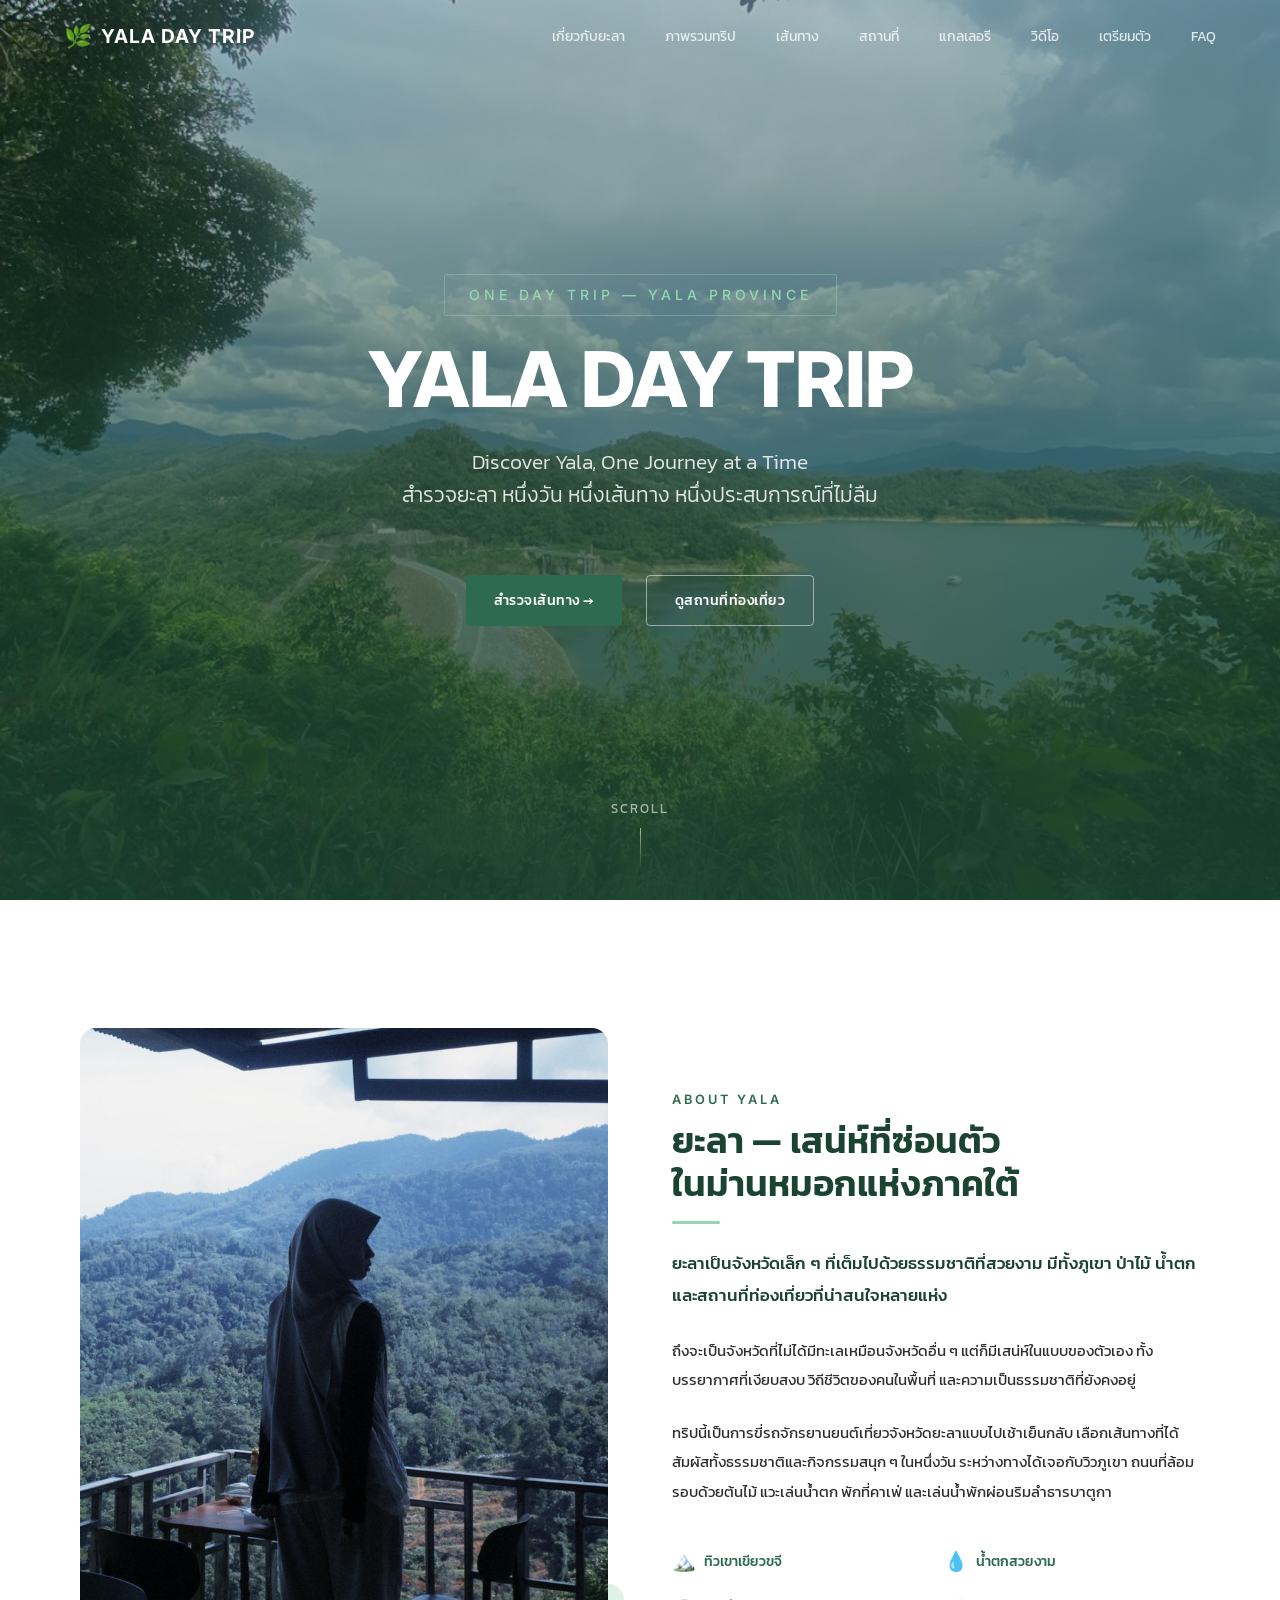
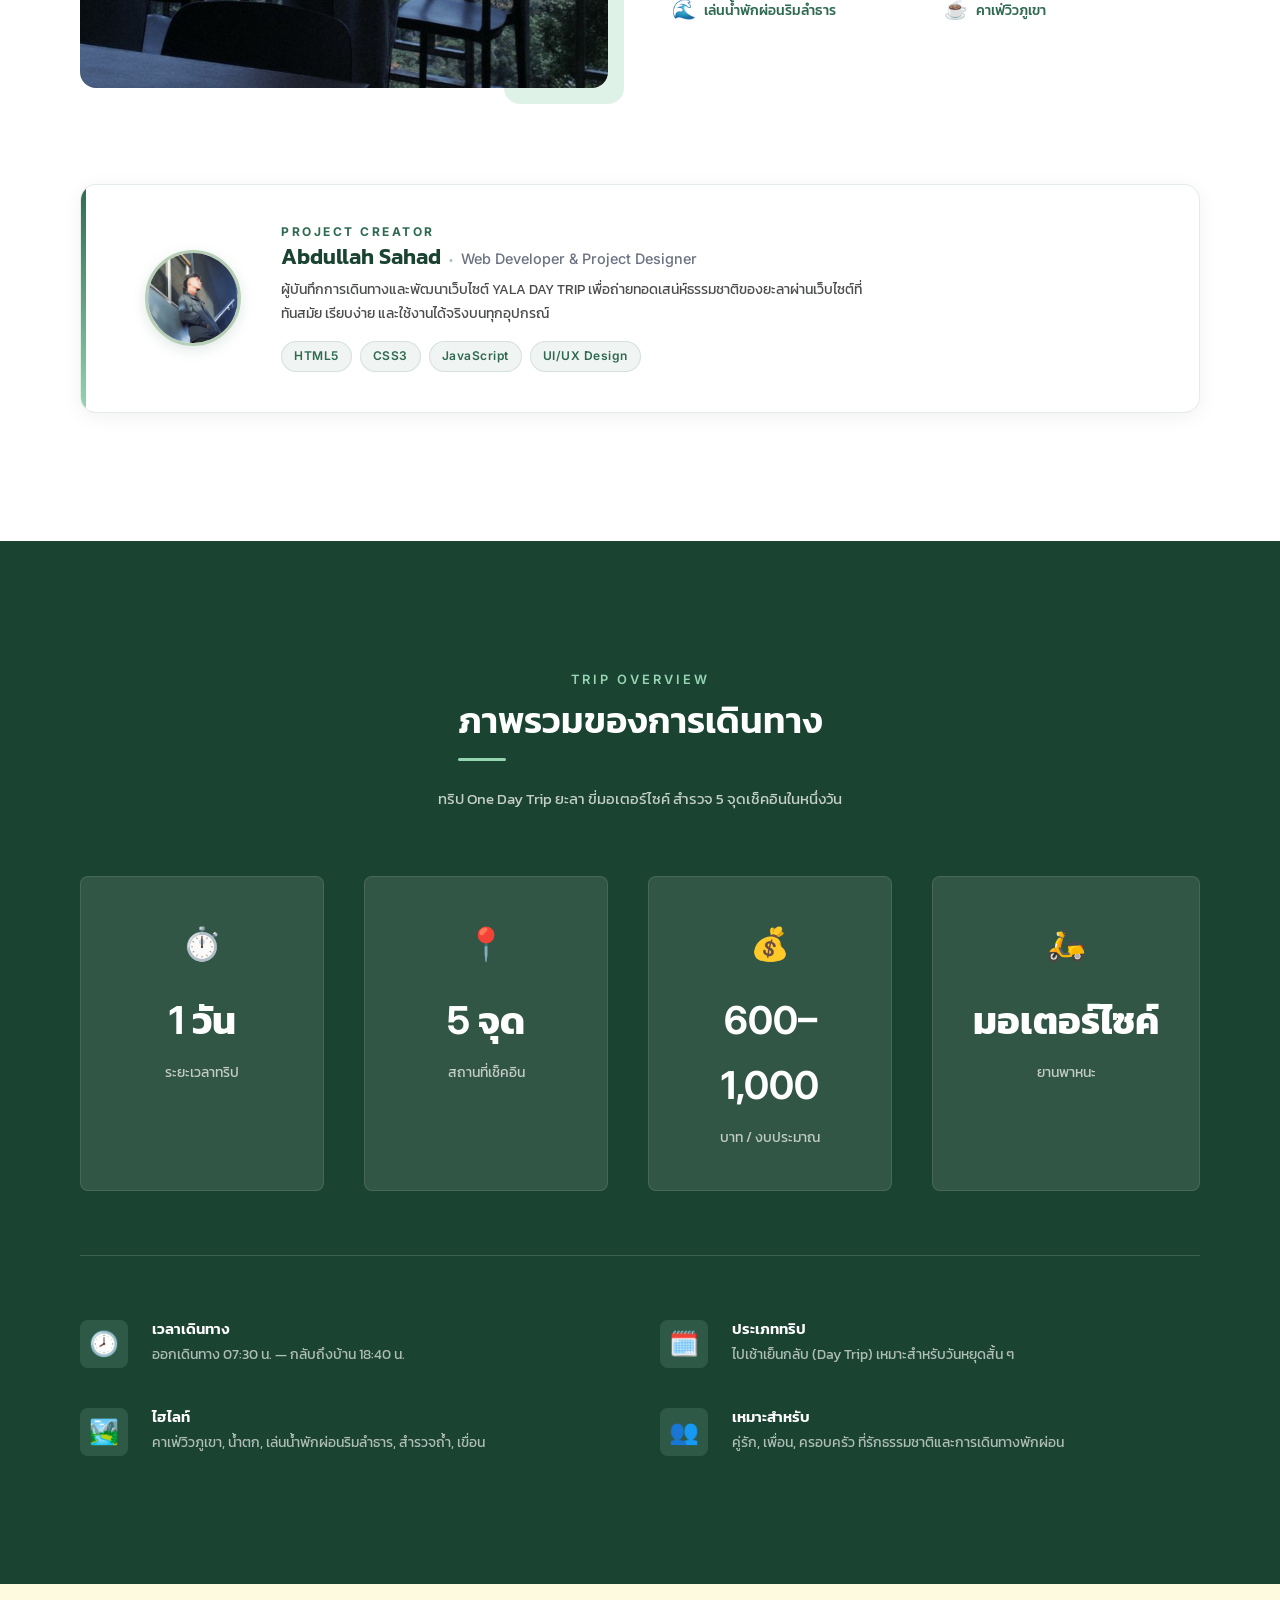
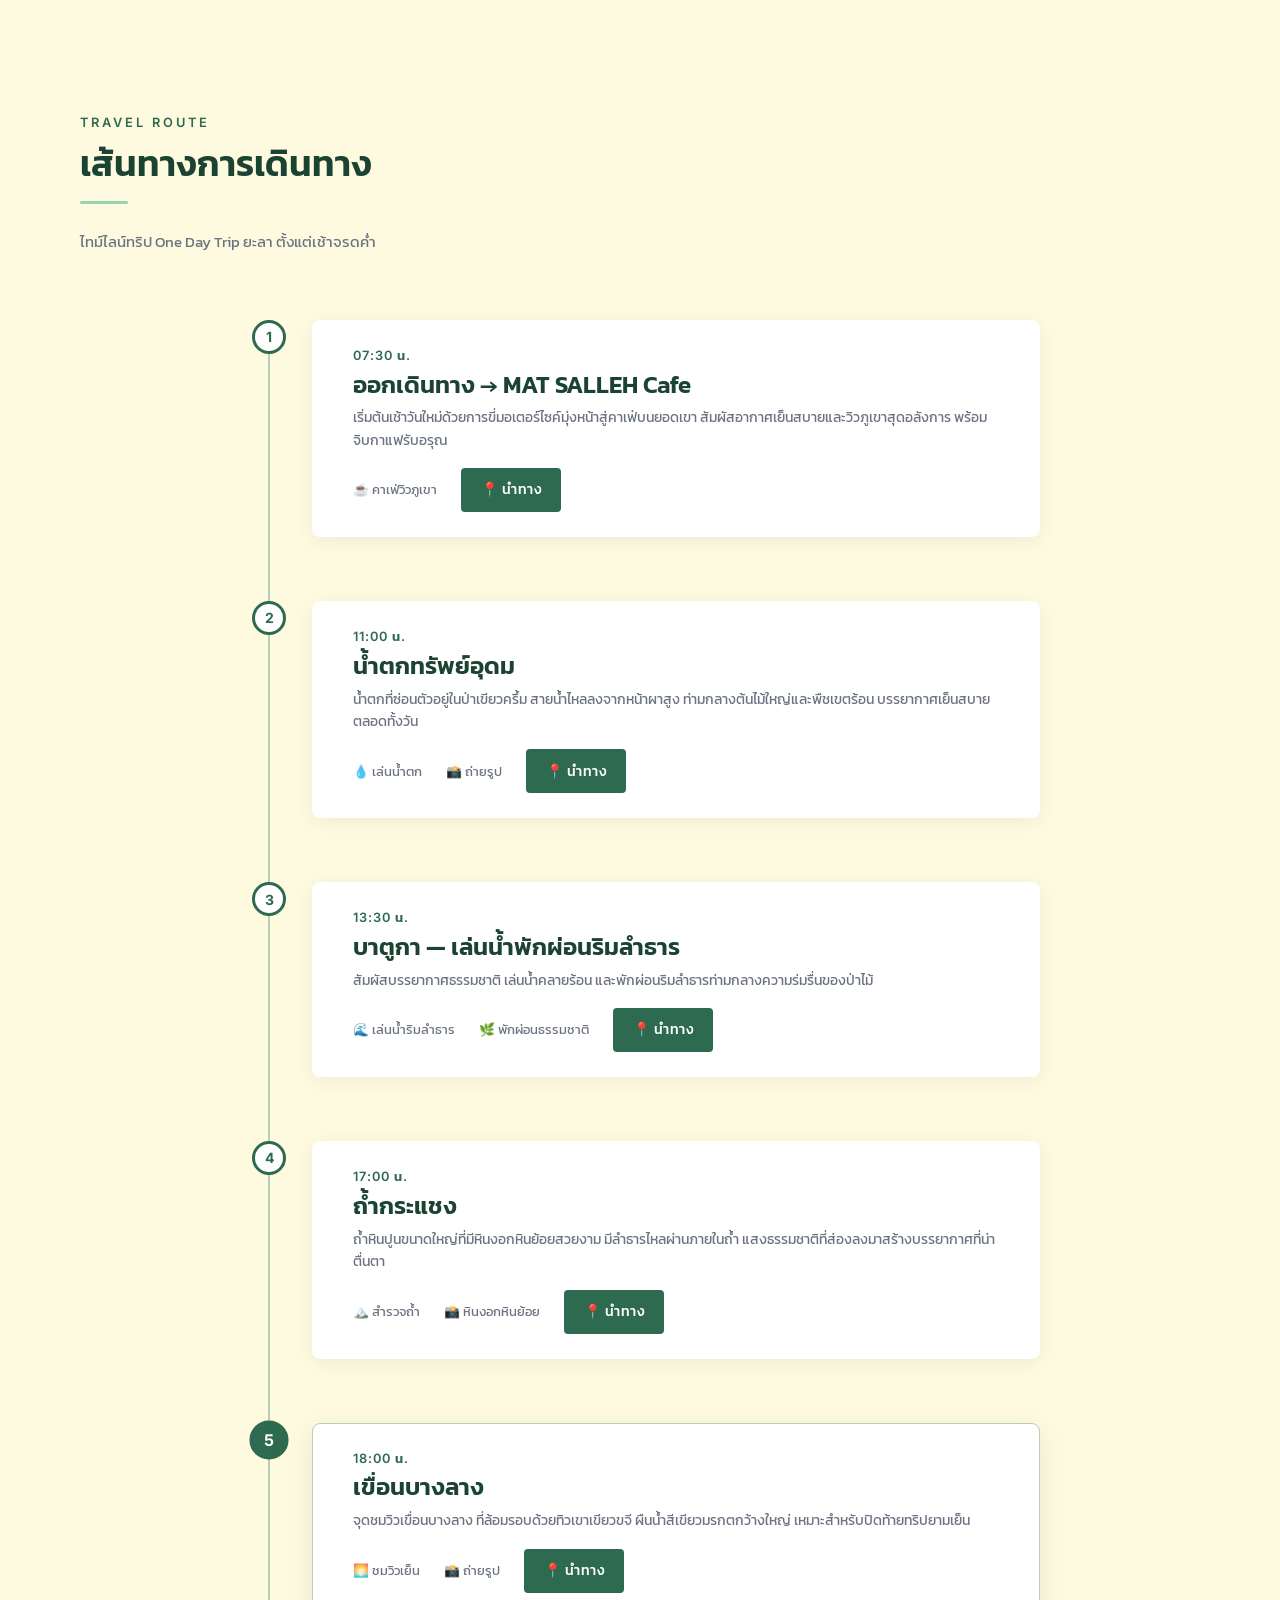
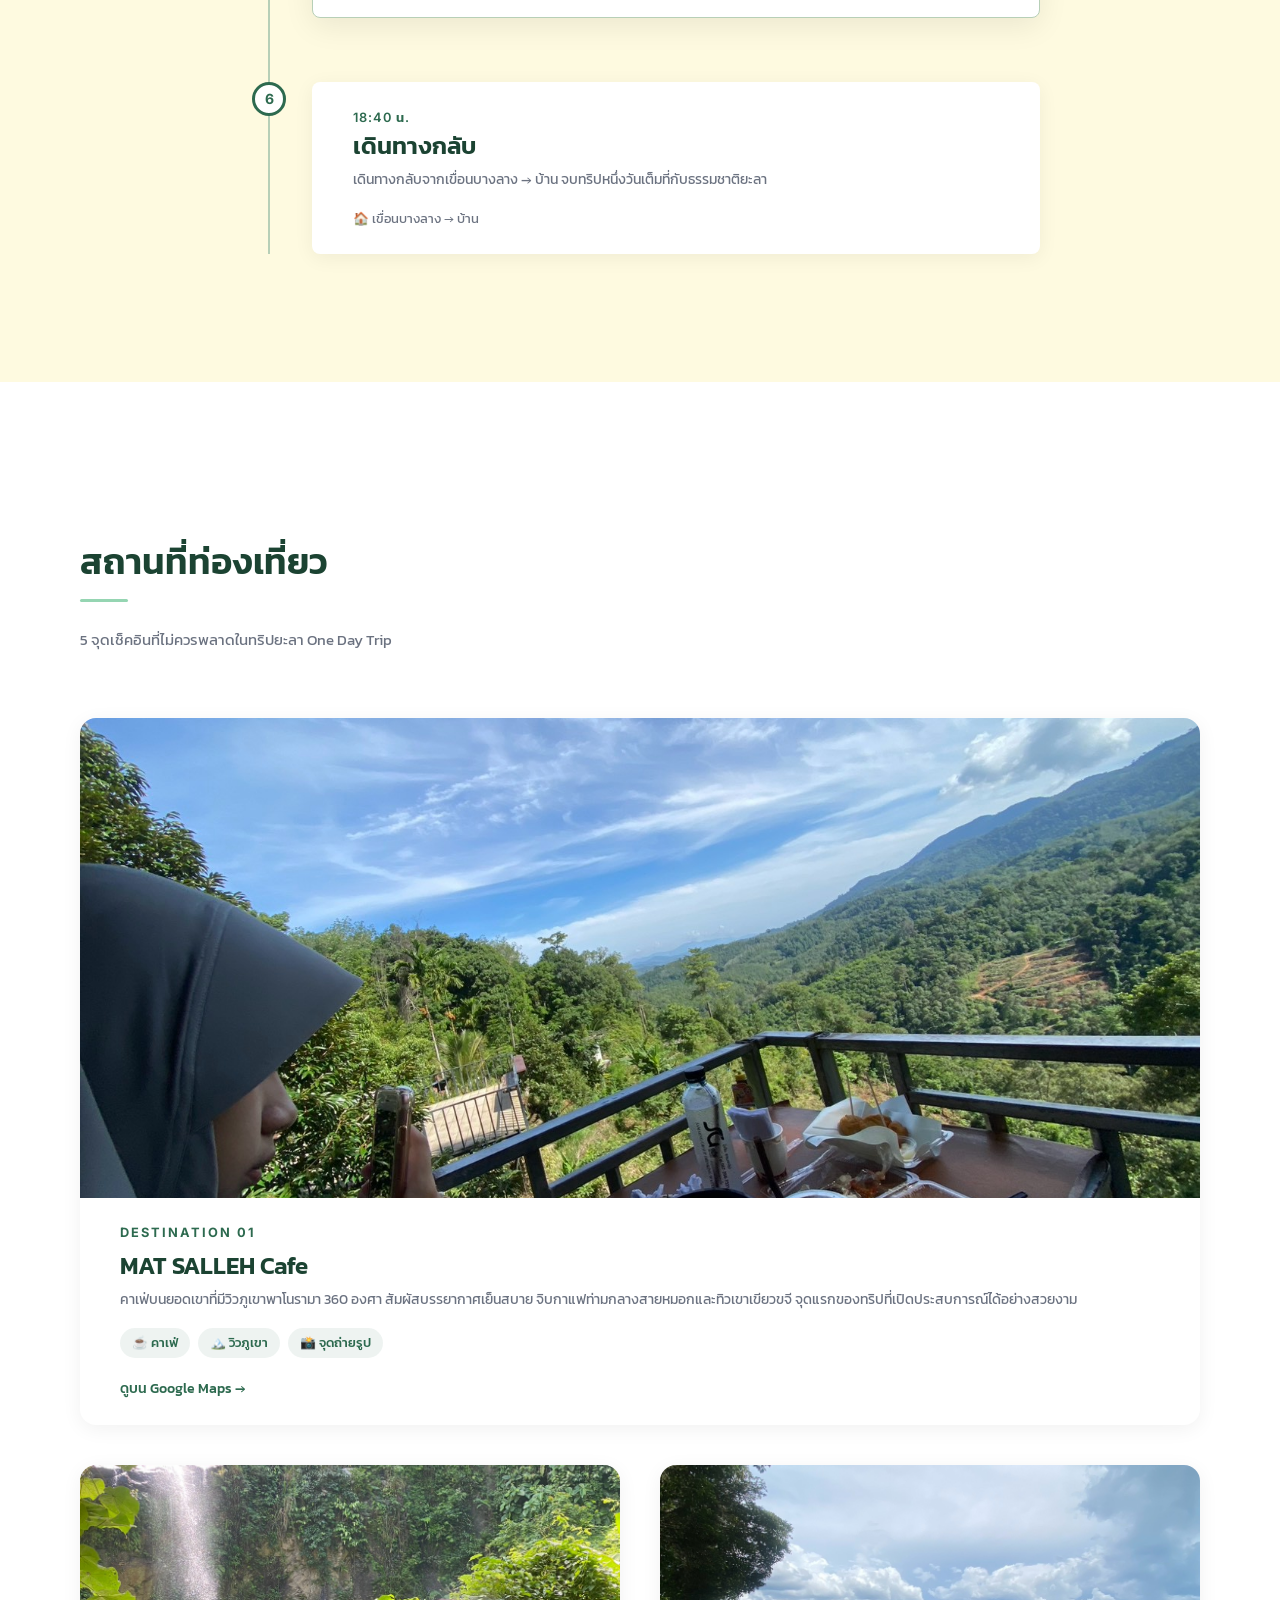
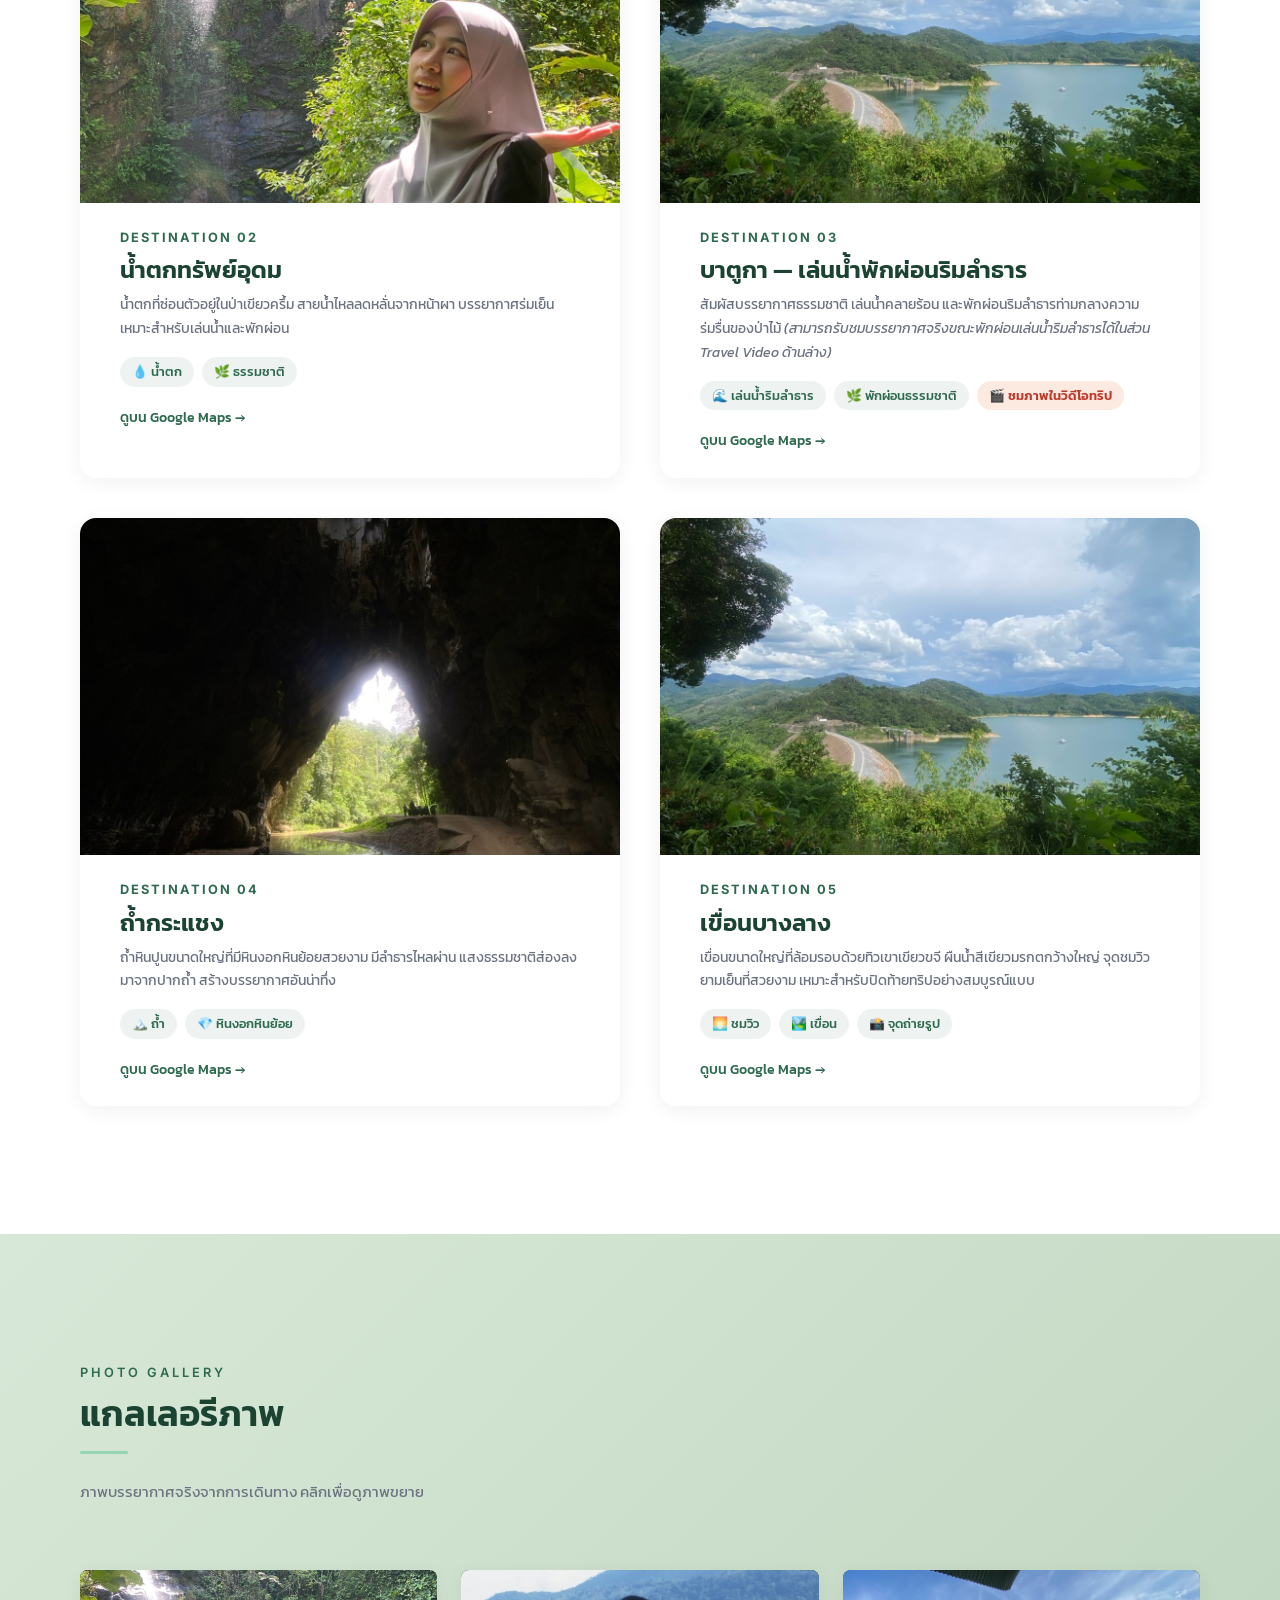
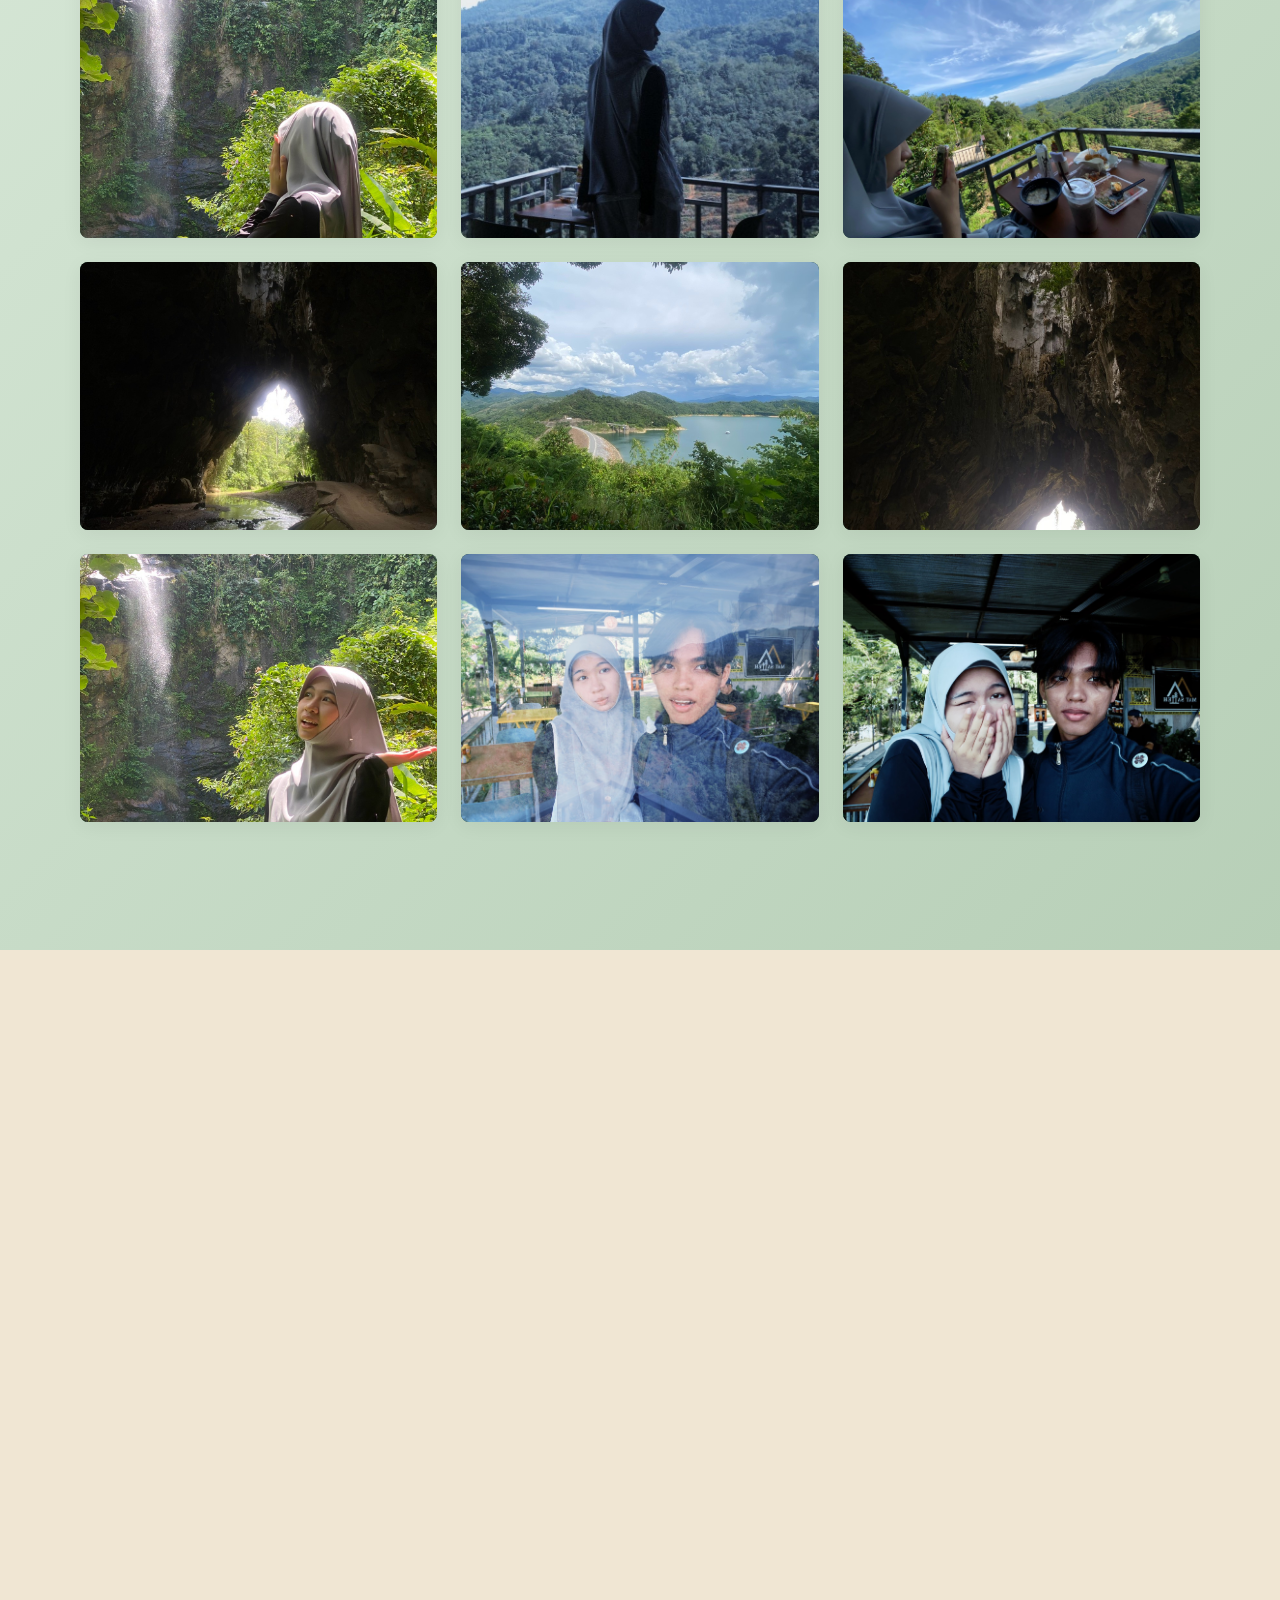
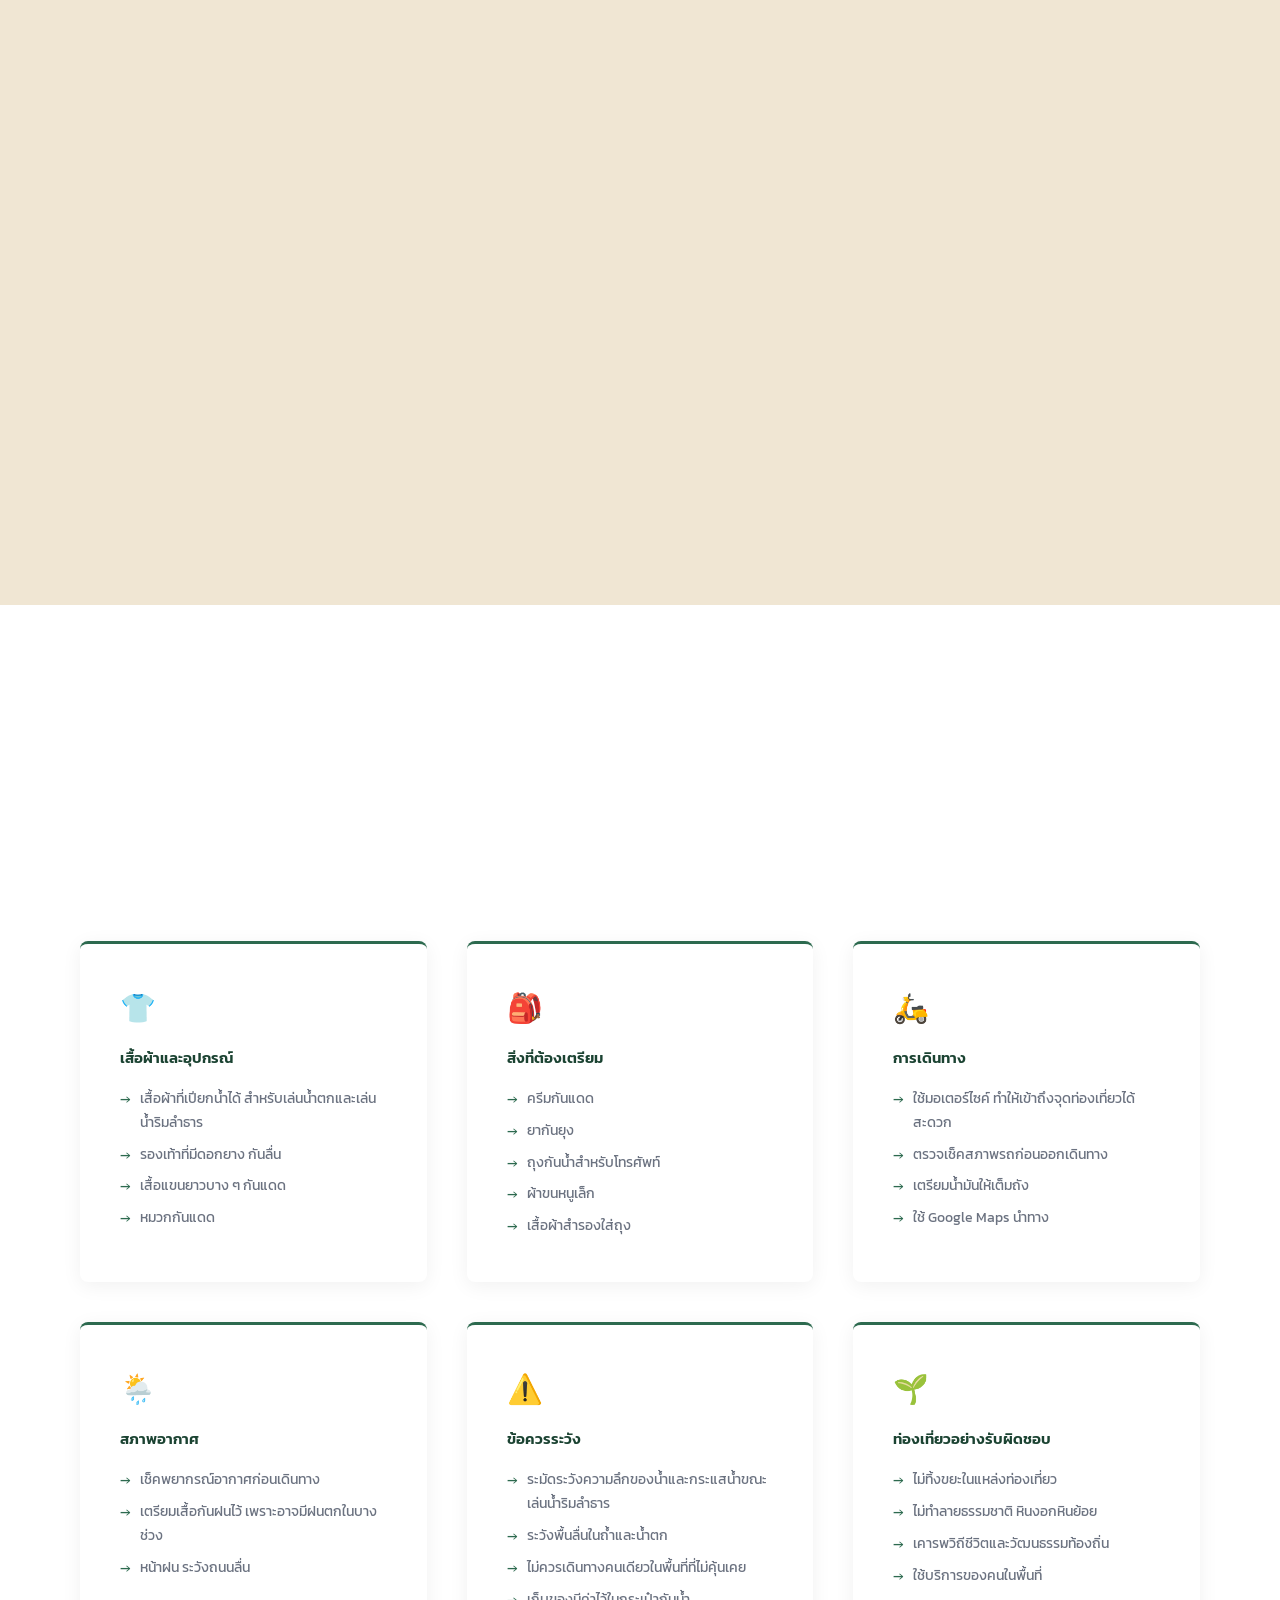
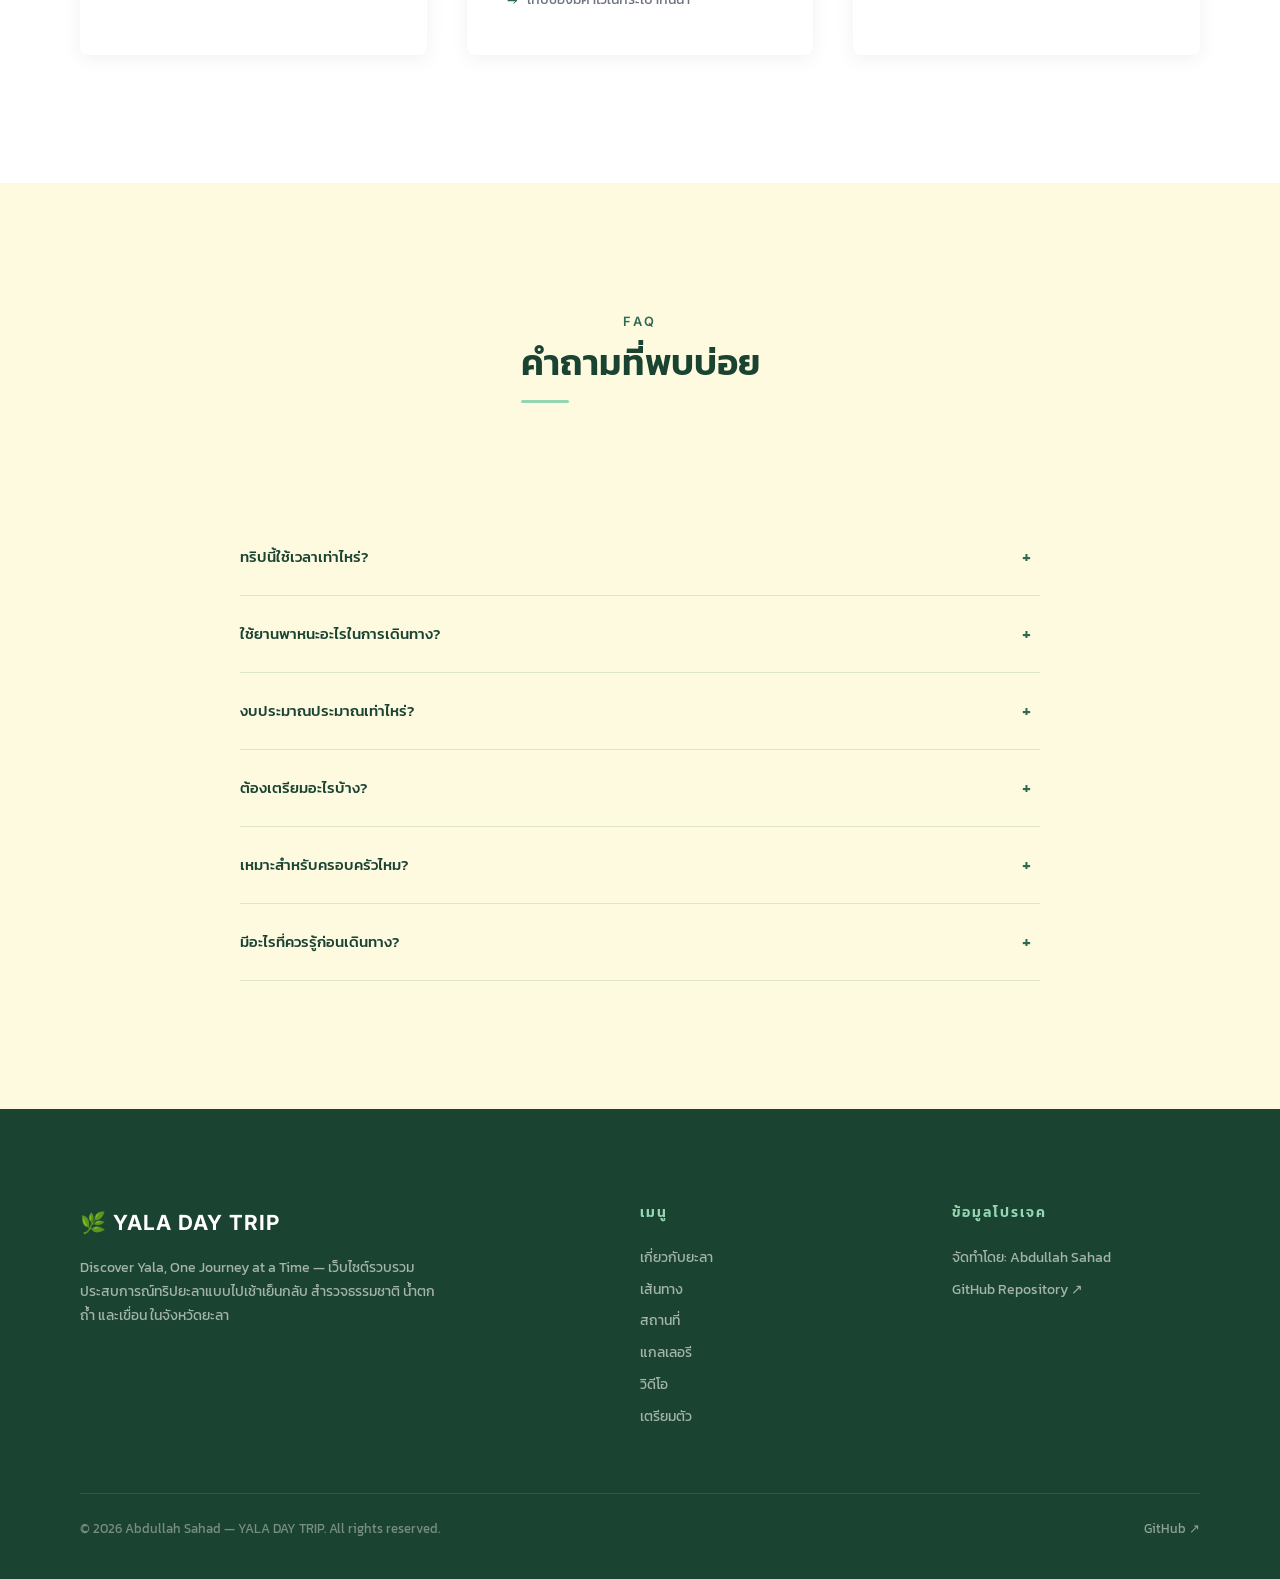
==== index.html @ 3f22d79f "Add files via upload" ====
<!DOCTYPE html>
<html lang="th">

<head>
    <meta charset="UTF-8">
    <meta name="viewport" content="width=device-width, initial-scale=1.0">
    <title>YALA DAY TRIP — Discover Yala, One Journey at a Time</title>
    <meta name="description"
        content="สำรวจจังหวัดยะลาแบบไปเช้าเย็นกลับ — คาเฟ่วิวภูเขา น้ำตกทรัพย์อุดม เล่นน้ำพักผ่อนริมลำธารบาตูกา ถ้ำกระแชง เขื่อนบางลาง ประสบการณ์ One Day Trip ที่ไม่ควรพลาด">
    <meta name="author" content="Abdullah Sahad">

    <!-- Open Graph -->
    <meta property="og:title" content="YALA DAY TRIP — Discover Yala, One Journey at a Time">
    <meta property="og:description" content="สำรวจจังหวัดยะลาแบบไปเช้าเย็นกลับ — ประสบการณ์ One Day Trip ที่ไม่ควรพลาด">
    <meta property="og:type" content="website">
    <meta property="og:url" content="https://abdullahxsahad-boop.github.io/day-trip/">
    <meta property="og:image" content="https://abdullahxsahad-boop.github.io/day-trip/assets/images/bang-lang-dam.jpg">

    <!-- Twitter Card -->
    <meta name="twitter:card" content="summary_large_image">
    <meta name="twitter:title" content="YALA DAY TRIP — Discover Yala, One Journey at a Time">
    <meta name="twitter:description"
        content="สำรวจจังหวัดยะลาแบบไปเช้าเย็นกลับ — คาเฟ่วิวภูเขา น้ำตกทรัพย์อุดม เล่นน้ำพักผ่อนริมลำธารบาตูกา ถ้ำกระแชง เขื่อนบางลาง">
    <meta name="twitter:image" content="https://abdullahxsahad-boop.github.io/day-trip/assets/images/bang-lang-dam.jpg">

    <!-- Canonical URL -->
    <link rel="canonical" href="https://abdullahxsahad-boop.github.io/day-trip/">

    <!-- Favicon -->
    <link rel="icon" type="image/png" href="assets/images/favicon.png">

    <!-- Fonts -->
    <link rel="preconnect" href="https://fonts.googleapis.com">
    <link rel="preconnect" href="https://fonts.gstatic.com" crossorigin>
    <link
        href="https://fonts.googleapis.com/css2?family=Inter:wght@400;500;600;700;800&family=Kanit:wght@300;400;500;600;700&display=swap"
        rel="stylesheet">

    <!-- Styles -->
    <link rel="stylesheet" href="css/style.css">
    <link rel="stylesheet" href="css/responsive.css">
    <link rel="stylesheet" href="css/animation.css">
</head>

<body>

    <!-- Skip Link -->
    <a href="#main-content" class="skip-link">ข้ามไปยังเนื้อหาหลัก</a>

    <!-- ==========================================
         NAVIGATION
         ========================================== -->
    <nav class="navbar navbar--transparent" role="navigation" aria-label="เมนูหลัก">
        <div class="navbar__inner">
            <a href="#hero" class="navbar__brand">
                <span class="navbar__brand-icon">🌿</span>
                YALA DAY TRIP
            </a>

            <div class="navbar__overlay" aria-hidden="true"></div>

            <div class="navbar__links" role="menubar">
                <a href="#about" class="navbar__link" role="menuitem">เกี่ยวกับยะลา</a>
                <a href="#overview" class="navbar__link" role="menuitem">ภาพรวมทริป</a>
                <a href="#route" class="navbar__link" role="menuitem">เส้นทาง</a>
                <a href="#destinations" class="navbar__link" role="menuitem">สถานที่</a>
                <a href="#gallery" class="navbar__link" role="menuitem">แกลเลอรี</a>
                <a href="#video" class="navbar__link" role="menuitem">วิดีโอ</a>
                <a href="#tips" class="navbar__link" role="menuitem">เตรียมตัว</a>
                <a href="#faq" class="navbar__link" role="menuitem">FAQ</a>
            </div>

            <button class="navbar__toggle" aria-label="เปิดเมนู" aria-expanded="false">
                <span class="navbar__toggle-bar"></span>
                <span class="navbar__toggle-bar"></span>
                <span class="navbar__toggle-bar"></span>
            </button>
        </div>
    </nav>

    <!-- ==========================================
         SECTION 01: HERO
         ========================================== -->
    <header id="hero" class="hero">
        <div class="hero__bg">
            <img src="assets/images/bang-lang-dam.jpg" alt="วิวเขื่อนบางลางและทิวเขาจังหวัดยะลา" width="1200"
                height="900">
        </div>
        <div class="hero__overlay"></div>

        <div class="hero__content">
            <span class="hero__tag">One Day Trip — Yala Province</span>
            <h1 class="hero__title">YALA DAY TRIP</h1>
            <p class="hero__subtitle">
                Discover Yala, One Journey at a Time<br>
                สำรวจยะลา หนึ่งวัน หนึ่งเส้นทาง หนึ่งประสบการณ์ที่ไม่ลืม
            </p>
            <div class="hero__cta">
                <a href="#route" class="btn btn--primary">สำรวจเส้นทาง →</a>
                <a href="#destinations" class="btn btn--outline">ดูสถานที่ท่องเที่ยว</a>
            </div>
        </div>

        <div class="hero__scroll" aria-hidden="true">
            <span>Scroll</span>
            <div class="hero__scroll-line"></div>
        </div>
    </header>

    <main id="main-content">

        <!-- ==========================================
             SECTION 02: ABOUT YALA
             ========================================== -->
        <section id="about" class="section section--alt">
            <div class="container">
                <div class="about__grid">
                    <div class="about__image-wrapper reveal reveal--left">
                        <div class="about__image">
                            <img src="assets/images/cafe-view.jpg"
                                alt="คาเฟ่ MAT SALLEH บนยอดเขา มองเห็นทิวเขาเขียวขจีในจังหวัดยะลา" loading="lazy"
                                width="800" height="1000">
                        </div>
                        <div class="about__image-accent" aria-hidden="true"></div>
                    </div>

                    <div class="about__content reveal reveal--right">
                        <span class="section-label">About Yala</span>
                        <h2 class="section-title">ยะลา — เสน่ห์ที่ซ่อนตัว<br>ในม่านหมอกแห่งภาคใต้</h2>

                        <p class="about__text about__text--lead">
                            ยะลาเป็นจังหวัดเล็ก ๆ ที่เต็มไปด้วยธรรมชาติที่สวยงาม
                            มีทั้งภูเขา ป่าไม้ น้ำตก และสถานที่ท่องเที่ยวที่น่าสนใจหลายแห่ง
                        </p>

                        <p class="about__text">
                            ถึงจะเป็นจังหวัดที่ไม่ได้มีทะเลเหมือนจังหวัดอื่น ๆ
                            แต่ก็มีเสน่ห์ในแบบของตัวเอง ทั้งบรรยากาศที่เงียบสงบ
                            วิถีชีวิตของคนในพื้นที่ และความเป็นธรรมชาติที่ยังคงอยู่
                        </p>

                        <p class="about__text">
                            ทริปนี้เป็นการขี่รถจักรยานยนต์เที่ยวจังหวัดยะลาแบบไปเช้าเย็นกลับ
                            เลือกเส้นทางที่ได้สัมผัสทั้งธรรมชาติและกิจกรรมสนุก ๆ ในหนึ่งวัน
                            ระหว่างทางได้เจอกับวิวภูเขา ถนนที่ล้อมรอบด้วยต้นไม้
                            แวะเล่นน้ำตก พักที่คาเฟ่ และเล่นน้ำพักผ่อนริมลำธารบาตูกา
                        </p>

                        <div class="about__highlights">
                            <div class="about__highlight">
                                <span class="about__highlight-icon" aria-hidden="true">🏔️</span>
                                <span>ทิวเขาเขียวขจี</span>
                            </div>
                            <div class="about__highlight">
                                <span class="about__highlight-icon" aria-hidden="true">💧</span>
                                <span>น้ำตกสวยงาม</span>
                            </div>
                            <div class="about__highlight">
                                <span class="about__highlight-icon" aria-hidden="true">🌊</span>
                                <span>เล่นน้ำพักผ่อนริมลำธาร</span>
                            </div>
                            <div class="about__highlight">
                                <span class="about__highlight-icon" aria-hidden="true">☕</span>
                                <span>คาเฟ่วิวภูเขา</span>
                            </div>
                        </div>
                    </div>
                </div>

                <!-- Project Creator Credit -->
                <div class="author-card reveal">
                    <div class="author-card__avatar">
                        <img src="assets/images/author.jpg" alt="Abdullah Sahad — Project Creator" width="96"
                            height="96" loading="lazy">
                    </div>
                    <div class="author-card__info">
                        <div class="author-card__header">
                            <h3 class="author-card__heading">PROJECT CREATOR</h3>
                            <div class="author-card__meta">
                                <span class="author-card__name">Abdullah Sahad</span>
                                <span class="author-card__divider" aria-hidden="true">•</span>
                                <span class="author-card__subtitle">Web Developer &amp; Project Designer</span>
                            </div>
                        </div>
                        <p class="author-card__bio">
                            ผู้บันทึกการเดินทางและพัฒนาเว็บไซต์ YALA DAY TRIP เพื่อถ่ายทอดเสน่ห์ธรรมชาติของยะลาผ่านเว็บไซต์ที่ทันสมัย เรียบง่าย และใช้งานได้จริงบนทุกอุปกรณ์
                        </p>
                        <div class="author-card__skills" aria-label="Technical Skills">
                            <span class="skill-tag">HTML5</span>
                            <span class="skill-tag">CSS3</span>
                            <span class="skill-tag">JavaScript</span>
                            <span class="skill-tag">UI/UX Design</span>
                        </div>
                    </div>
                </div>
            </div>
        </section>

        <!-- ==========================================
             SECTION 03: TRIP OVERVIEW
             ========================================== -->
        <section id="overview" class="section section--dark">
            <div class="container">
                <div style="text-align: center; max-width: 640px; margin: 0 auto;">
                    <span class="section-label">Trip Overview</span>
                    <h2 class="section-title" style="display:inline-block;">ภาพรวมของการเดินทาง</h2>
                    <p class="section-desc" style="margin: 0 auto;">
                        ทริป One Day Trip ยะลา ขี่มอเตอร์ไซค์ สำรวจ 5 จุดเช็คอินในหนึ่งวัน
                    </p>
                </div>

                <div class="overview__stats reveal">
                    <div class="stat-card">
                        <div class="stat-card__icon" aria-hidden="true">⏱️</div>
                        <div class="stat-card__value">1 วัน</div>
                        <div class="stat-card__label">ระยะเวลาทริป</div>
                    </div>
                    <div class="stat-card">
                        <div class="stat-card__icon" aria-hidden="true">📍</div>
                        <div class="stat-card__value">5 จุด</div>
                        <div class="stat-card__label">สถานที่เช็คอิน</div>
                    </div>
                    <div class="stat-card">
                        <div class="stat-card__icon" aria-hidden="true">💰</div>
                        <div class="stat-card__value">600–1,000</div>
                        <div class="stat-card__label">บาท / งบประมาณ</div>
                    </div>
                    <div class="stat-card">
                        <div class="stat-card__icon" aria-hidden="true">🛵</div>
                        <div class="stat-card__value">มอเตอร์ไซค์</div>
                        <div class="stat-card__label">ยานพาหนะ</div>
                    </div>
                </div>

                <div class="overview__detail reveal">
                    <div class="overview__detail-item">
                        <div class="overview__detail-icon" aria-hidden="true">🕗</div>
                        <div class="overview__detail-text">
                            <h3>เวลาเดินทาง</h3>
                            <p>ออกเดินทาง 07:30 น. — กลับถึงบ้าน 18:40 น.</p>
                        </div>
                    </div>
                    <div class="overview__detail-item">
                        <div class="overview__detail-icon" aria-hidden="true">🗓️</div>
                        <div class="overview__detail-text">
                            <h3>ประเภททริป</h3>
                            <p>ไปเช้าเย็นกลับ (Day Trip) เหมาะสำหรับวันหยุดสั้น ๆ</p>
                        </div>
                    </div>
                    <div class="overview__detail-item">
                        <div class="overview__detail-icon" aria-hidden="true">🏞️</div>
                        <div class="overview__detail-text">
                            <h3>ไฮไลท์</h3>
                            <p>คาเฟ่วิวภูเขา, น้ำตก, เล่นน้ำพักผ่อนริมลำธาร, สำรวจถ้ำ, เขื่อน</p>
                        </div>
                    </div>
                    <div class="overview__detail-item">
                        <div class="overview__detail-icon" aria-hidden="true">👥</div>
                        <div class="overview__detail-text">
                            <h3>เหมาะสำหรับ</h3>
                            <p>คู่รัก, เพื่อน, ครอบครัว ที่รักธรรมชาติและการเดินทางพักผ่อน</p>
                        </div>
                    </div>
                </div>
            </div>
        </section>

        <!-- ==========================================
             SECTION 04: TRAVEL ROUTE
             ========================================== -->
        <section id="route" class="section">
            <div class="container">
                <span class="section-label reveal">Travel Route</span>
                <h2 class="section-title reveal">เส้นทางการเดินทาง</h2>
                <p class="section-desc reveal">ไทม์ไลน์ทริป One Day Trip ยะลา ตั้งแต่เช้าจรดค่ำ</p>

                <div class="route__timeline">

                    <div class="route__item reveal">
                        <div class="route__marker">1</div>
                        <div class="route__card">
                            <div class="route__time">07:30 น.</div>
                            <h3 class="route__name">ออกเดินทาง → MAT SALLEH Cafe</h3>
                            <p class="route__desc">
                                เริ่มต้นเช้าวันใหม่ด้วยการขี่มอเตอร์ไซค์มุ่งหน้าสู่คาเฟ่บนยอดเขา
                                สัมผัสอากาศเย็นสบายและวิวภูเขาสุดอลังการ พร้อมจิบกาแฟรับอรุณ
                            </p>
                            <div class="route__meta">
                                <span class="route__meta-item">☕ คาเฟ่วิวภูเขา</span>
                                <a href="https://www.google.com/maps/search/?api=1&query=MAT%20SALLEH%20Cafe%20Yala"
                                    target="_blank" rel="noopener noreferrer" class="btn btn--maps btn--sm">📍 นำทาง</a>
                            </div>
                        </div>
                    </div>

                    <div class="route__item reveal">
                        <div class="route__marker">2</div>
                        <div class="route__card">
                            <div class="route__time">11:00 น.</div>
                            <h3 class="route__name">น้ำตกทรัพย์อุดม</h3>
                            <p class="route__desc">
                                น้ำตกที่ซ่อนตัวอยู่ในป่าเขียวครึ้ม สายน้ำไหลลงจากหน้าผาสูง
                                ท่ามกลางต้นไม้ใหญ่และพืชเขตร้อน บรรยากาศเย็นสบายตลอดทั้งวัน
                            </p>
                            <div class="route__meta">
                                <span class="route__meta-item">💧 เล่นน้ำตก</span>
                                <span class="route__meta-item">📸 ถ่ายรูป</span>
                                <a href="https://www.google.com/maps/search/?api=1&query=%E0%B8%99%E0%B9%89%E0%B8%B3%E0%B8%95%E0%B8%81%E0%B8%97%E0%B8%A3%E0%B8%B1%E0%B8%9E%E0%B8%A2%E0%B9%8C%E0%B8%AD%E0%B8%B8%E0%B8%94%E0%B8%A1%20%E0%B8%A2%E0%B8%B0%E0%B8%A5%E0%B8%B2"
                                    target="_blank" rel="noopener noreferrer" class="btn btn--maps btn--sm">📍 นำทาง</a>
                            </div>
                        </div>
                    </div>

                    <div class="route__item reveal">
                        <div class="route__marker">3</div>
                        <div class="route__card">
                            <div class="route__time">13:30 น.</div>
                            <h3 class="route__name">บาตูกา — เล่นน้ำพักผ่อนริมลำธาร</h3>
                            <p class="route__desc">
                                สัมผัสบรรยากาศธรรมชาติ เล่นน้ำคลายร้อน และพักผ่อนริมลำธารท่ามกลางความร่มรื่นของป่าไม้
                            </p>
                            <div class="route__meta">
                                <span class="route__meta-item">🌊 เล่นน้ำริมลำธาร</span>
                                <span class="route__meta-item">🌿 พักผ่อนธรรมชาติ</span>
                                <a href="https://www.google.com/maps/search/?api=1&query=%E0%B8%9A%E0%B8%B2%E0%B8%95%E0%B8%B9%E0%B8%81%E0%B8%B2%20%E0%B8%A2%E0%B8%B0%E0%B8%A5%E0%B8%B2"
                                    target="_blank" rel="noopener noreferrer" class="btn btn--maps btn--sm">📍 นำทาง</a>
                            </div>
                        </div>
                    </div>

                    <div class="route__item reveal">
                        <div class="route__marker">4</div>
                        <div class="route__card">
                            <div class="route__time">17:00 น.</div>
                            <h3 class="route__name">ถ้ำกระแชง</h3>
                            <p class="route__desc">
                                ถ้ำหินปูนขนาดใหญ่ที่มีหินงอกหินย้อยสวยงาม
                                มีลำธารไหลผ่านภายในถ้ำ แสงธรรมชาติที่ส่องลงมาสร้างบรรยากาศที่น่าตื่นตา
                            </p>
                            <div class="route__meta">
                                <span class="route__meta-item">🏔️ สำรวจถ้ำ</span>
                                <span class="route__meta-item">📸 หินงอกหินย้อย</span>
                                <a href="https://www.google.com/maps/search/?api=1&query=%E0%B8%96%E0%B9%89%E0%B8%B3%E0%B8%81%E0%B8%A3%E0%B8%B0%E0%B9%81%E0%B8%8A%E0%B8%87%20%E0%B8%9A%E0%B8%B1%E0%B8%99%E0%B8%99%E0%B8%B1%E0%B8%87%E0%B8%AA%E0%B8%95%E0%B8%B2%20%E0%B8%A2%E0%B8%B0%E0%B8%A5%E0%B8%B2"
                                    target="_blank" rel="noopener noreferrer" class="btn btn--maps btn--sm">📍 นำทาง</a>
                            </div>
                        </div>
                    </div>

                    <div class="route__item reveal">
                        <div class="route__marker">5</div>
                        <div class="route__card">
                            <div class="route__time">18:00 น.</div>
                            <h3 class="route__name">เขื่อนบางลาง</h3>
                            <p class="route__desc">
                                จุดชมวิวเขื่อนบางลาง ที่ล้อมรอบด้วยทิวเขาเขียวขจี
                                ผืนน้ำสีเขียวมรกตกว้างใหญ่ เหมาะสำหรับปิดท้ายทริปยามเย็น
                            </p>
                            <div class="route__meta">
                                <span class="route__meta-item">🌅 ชมวิวเย็น</span>
                                <span class="route__meta-item">📸 ถ่ายรูป</span>
                                <a href="https://www.google.com/maps/search/?api=1&query=%E0%B9%80%E0%B8%82%E0%B8%B7%E0%B9%88%E0%B8%AD%E0%B8%99%E0%B8%9A%E0%B8%B2%E0%B8%87%E0%B8%A5%E0%B8%B2%E0%B8%87%20%E0%B8%A2%E0%B8%B0%E0%B8%A5%E0%B8%B2"
                                    target="_blank" rel="noopener noreferrer" class="btn btn--maps btn--sm">📍 นำทาง</a>
                            </div>
                        </div>
                    </div>

                    <div class="route__item reveal">
                        <div class="route__marker">6</div>
                        <div class="route__card">
                            <div class="route__time">18:40 น.</div>
                            <h3 class="route__name">เดินทางกลับ</h3>
                            <p class="route__desc">
                                เดินทางกลับจากเขื่อนบางลาง → บ้าน
                                จบทริปหนึ่งวันเต็มที่กับธรรมชาติยะลา
                            </p>
                            <div class="route__meta">
                                <span class="route__meta-item">🏠 เขื่อนบางลาง → บ้าน</span>
                            </div>
                        </div>
                    </div>

                </div>
            </div>
        </section>

        <!-- ==========================================
             SECTION 05: DESTINATIONS
             ========================================== -->
        <section id="destinations" class="section section--alt">
            <div class="container">
                <span class="section-label reveal">Destinations</span>
                <h2 class="section-title reveal">สถานที่ท่องเที่ยว</h2>
                <p class="section-desc reveal">5 จุดเช็คอินที่ไม่ควรพลาดในทริปยะลา One Day Trip</p>

                <div class="dest__grid">

                    <!-- Destination 1: MAT SALLEH Cafe (featured) -->
                    <article class="dest__card reveal">
                        <div class="dest__card-image">
                            <img src="assets/images/cafe-dining.jpg"
                                alt="คาเฟ่ MAT SALLEH — วิวภูเขาพาโนรามา นั่งดื่มกาแฟท่ามกลางธรรมชาติ" loading="lazy"
                                width="1200" height="571">
                        </div>
                        <div class="dest__card-body">
                            <div class="dest__card-number">Destination 01</div>
                            <h3 class="dest__card-title">MAT SALLEH Cafe</h3>
                            <p class="dest__card-desc">
                                คาเฟ่บนยอดเขาที่มีวิวภูเขาพาโนรามา 360 องศา
                                สัมผัสบรรยากาศเย็นสบาย จิบกาแฟท่ามกลางสายหมอกและทิวเขาเขียวขจี
                                จุดแรกของทริปที่เปิดประสบการณ์ได้อย่างสวยงาม
                            </p>
                            <div class="dest__card-tags">
                                <span class="dest__tag">☕ คาเฟ่</span>
                                <span class="dest__tag">🏔️ วิวภูเขา</span>
                                <span class="dest__tag">📸 จุดถ่ายรูป</span>
                            </div>
                            <a href="https://www.google.com/maps/search/?api=1&query=MAT%20SALLEH%20Cafe%20Yala"
                                target="_blank" rel="noopener noreferrer" class="dest__card-link">
                                ดูบน Google Maps →
                            </a>
                        </div>
                    </article>

                    <!-- Destination 2: น้ำตกทรัพย์อุดม -->
                    <article class="dest__card reveal">
                        <div class="dest__card-image">
                            <img src="assets/images/waterfall-portrait.jpg"
                                alt="น้ำตกทรัพย์อุดม — สายน้ำไหลลดหลั่นลงจากหน้าผาสูงท่ามกลางป่าเขียว" loading="lazy"
                                width="800" height="500">
                        </div>
                        <div class="dest__card-body">
                            <div class="dest__card-number">Destination 02</div>
                            <h3 class="dest__card-title">น้ำตกทรัพย์อุดม</h3>
                            <p class="dest__card-desc">
                                น้ำตกที่ซ่อนตัวอยู่ในป่าเขียวครึ้ม สายน้ำไหลลดหลั่นจากหน้าผา
                                บรรยากาศร่มเย็น เหมาะสำหรับเล่นน้ำและพักผ่อน
                            </p>
                            <div class="dest__card-tags">
                                <span class="dest__tag">💧 น้ำตก</span>
                                <span class="dest__tag">🌿 ธรรมชาติ</span>
                            </div>
                            <a href="https://www.google.com/maps/search/?api=1&query=%E0%B8%99%E0%B9%89%E0%B8%B3%E0%B8%95%E0%B8%81%E0%B8%97%E0%B8%A3%E0%B8%B1%E0%B8%9E%E0%B8%A2%E0%B9%8C%E0%B8%AD%E0%B8%B8%E0%B8%94%E0%B8%A1%20%E0%B8%A2%E0%B8%B0%E0%B8%A5%E0%B8%B2"
                                target="_blank" rel="noopener noreferrer" class="dest__card-link">
                                ดูบน Google Maps →
                            </a>
                        </div>
                    </article>

                    <!-- Destination 3: บาตูกา — เล่นน้ำพักผ่อนริมลำธาร -->
                    <article class="dest__card reveal">
                        <div class="dest__card-image">
                            <img src="assets/images/bang-lang-dam.jpg"
                                alt="บาตูกา — เล่นน้ำพักผ่อนริมลำธารท่ามกลางธรรมชาติในจังหวัดยะลา" loading="lazy" width="800"
                                height="500">
                        </div>
                        <div class="dest__card-body">
                            <div class="dest__card-number">Destination 03</div>
                            <h3 class="dest__card-title">บาตูกา — เล่นน้ำพักผ่อนริมลำธาร</h3>
                            <p class="dest__card-desc">
                                สัมผัสบรรยากาศธรรมชาติ เล่นน้ำคลายร้อน และพักผ่อนริมลำธารท่ามกลางความร่มรื่นของป่าไม้
                                <em>(สามารถรับชมบรรยากาศจริงขณะพักผ่อนเล่นน้ำริมลำธารได้ในส่วน Travel Video ด้านล่าง)</em>
                            </p>
                            <div class="dest__card-tags">
                                <span class="dest__tag">🌊 เล่นน้ำริมลำธาร</span>
                                <span class="dest__tag">🌿 พักผ่อนธรรมชาติ</span>
                                <span class="dest__tag dest__tag--notice">🎬 ชมภาพในวิดีโอทริป</span>
                            </div>
                            <a href="https://www.google.com/maps/search/?api=1&query=%E0%B8%9A%E0%B8%B2%E0%B8%95%E0%B8%B9%E0%B8%81%E0%B8%B2%20%E0%B8%A2%E0%B8%B0%E0%B8%A5%E0%B8%B2"
                                target="_blank" rel="noopener noreferrer" class="dest__card-link">
                                ดูบน Google Maps →
                            </a>
                        </div>
                    </article>

                    <!-- Destination 4: ถ้ำกระแชง -->
                    <article class="dest__card reveal">
                        <div class="dest__card-image">
                            <img src="assets/images/cave-stream.jpg"
                                alt="ถ้ำกระแชง — ถ้ำหินปูนขนาดใหญ่ แสงส่องผ่านปากถ้ำพร้อมลำธารไหลผ่าน" loading="lazy"
                                width="800" height="500">
                        </div>
                        <div class="dest__card-body">
                            <div class="dest__card-number">Destination 04</div>
                            <h3 class="dest__card-title">ถ้ำกระแชง</h3>
                            <p class="dest__card-desc">
                                ถ้ำหินปูนขนาดใหญ่ที่มีหินงอกหินย้อยสวยงาม มีลำธารไหลผ่าน
                                แสงธรรมชาติส่องลงมาจากปากถ้ำ สร้างบรรยากาศอันน่าทึ่ง
                            </p>
                            <div class="dest__card-tags">
                                <span class="dest__tag">🏔️ ถ้ำ</span>
                                <span class="dest__tag">💎 หินงอกหินย้อย</span>
                            </div>
                            <a href="https://www.google.com/maps/search/?api=1&query=%E0%B8%96%E0%B9%89%E0%B8%B3%E0%B8%81%E0%B8%A3%E0%B8%B0%E0%B9%81%E0%B8%8A%E0%B8%87%20%E0%B8%9A%E0%B8%B1%E0%B8%99%E0%B8%99%E0%B8%B1%E0%B8%87%E0%B8%AA%E0%B8%95%E0%B8%B2%20%E0%B8%A2%E0%B8%B0%E0%B8%A5%E0%B8%B2"
                                target="_blank" rel="noopener noreferrer" class="dest__card-link">
                                ดูบน Google Maps →
                            </a>
                        </div>
                    </article>

                    <!-- Destination 5: เขื่อนบางลาง (full width) -->
                    <article class="dest__card reveal">
                        <div class="dest__card-image">
                            <img src="assets/images/bang-lang-dam.jpg"
                                alt="เขื่อนบางลาง — ผืนน้ำสีเขียวมรกตท่ามกลางทิวเขา จังหวัดยะลา" loading="lazy"
                                width="1200" height="571">
                        </div>
                        <div class="dest__card-body">
                            <div class="dest__card-number">Destination 05</div>
                            <h3 class="dest__card-title">เขื่อนบางลาง</h3>
                            <p class="dest__card-desc">
                                เขื่อนขนาดใหญ่ที่ล้อมรอบด้วยทิวเขาเขียวขจี ผืนน้ำสีเขียวมรกตกว้างใหญ่
                                จุดชมวิวยามเย็นที่สวยงาม เหมาะสำหรับปิดท้ายทริปอย่างสมบูรณ์แบบ
                            </p>
                            <div class="dest__card-tags">
                                <span class="dest__tag">🌅 ชมวิว</span>
                                <span class="dest__tag">🏞️ เขื่อน</span>
                                <span class="dest__tag">📸 จุดถ่ายรูป</span>
                            </div>
                            <a href="https://www.google.com/maps/search/?api=1&query=%E0%B9%80%E0%B8%82%E0%B8%B7%E0%B9%88%E0%B8%AD%E0%B8%99%E0%B8%9A%E0%B8%B2%E0%B8%87%E0%B8%A5%E0%B8%B2%E0%B8%87%20%E0%B8%A2%E0%B8%B0%E0%B8%A5%E0%B8%B2"
                                target="_blank" rel="noopener noreferrer" class="dest__card-link">
                                ดูบน Google Maps →
                            </a>
                        </div>
                    </article>

                </div>
            </div>
        </section>

        <!-- ==========================================
             SECTION 06: PHOTO GALLERY
             ========================================== -->
        <section id="gallery" class="section section--sage">
            <div class="container">
                <span class="section-label reveal">Photo Gallery</span>
                <h2 class="section-title reveal">แกลเลอรีภาพ</h2>
                <p class="section-desc reveal">ภาพบรรยากาศจริงจากการเดินทาง คลิกเพื่อดูภาพขยาย</p>

                <div class="gallery__grid">
                    <div class="gallery__item reveal">
                        <img src="assets/images/waterfall-back.jpg" alt="น้ำตกทรัพย์อุดม — สายน้ำกลางป่าเขา"
                            loading="lazy" width="800" height="600">
                        <div class="gallery__item-overlay">
                            <span class="gallery__item-caption">น้ำตกทรัพย์อุดม</span>
                        </div>
                    </div>

                    <div class="gallery__item reveal">
                        <img src="assets/images/cafe-view.jpg" alt="MAT SALLEH Cafe — วิวทิวเขาเขียวขจี" loading="lazy"
                            width="800" height="600">
                        <div class="gallery__item-overlay">
                            <span class="gallery__item-caption">MAT SALLEH Cafe</span>
                        </div>
                    </div>

                    <div class="gallery__item reveal">
                        <img src="assets/images/cafe-dining.jpg" alt="MAT SALLEH Cafe — จิบกาแฟชมวิว" loading="lazy"
                            width="800" height="600">
                        <div class="gallery__item-overlay">
                            <span class="gallery__item-caption">ดื่มกาแฟ ชมวิว</span>
                        </div>
                    </div>

                    <div class="gallery__item reveal">
                        <img src="assets/images/cave-stream.jpg" alt="ถ้ำกระแชง — ลำธารไหลผ่านถ้ำ" loading="lazy"
                            width="800" height="600">
                        <div class="gallery__item-overlay">
                            <span class="gallery__item-caption">ถ้ำกระแชง</span>
                        </div>
                    </div>

                    <div class="gallery__item reveal">
                        <img src="assets/images/bang-lang-dam.jpg" alt="เขื่อนบางลาง — ผืนน้ำสีเขียวมรกต" loading="lazy"
                            width="800" height="600">
                        <div class="gallery__item-overlay">
                            <span class="gallery__item-caption">เขื่อนบางลาง</span>
                        </div>
                    </div>

                    <div class="gallery__item reveal">
                        <img src="assets/images/cave-interior.jpg" alt="ถ้ำกระแชง — หินงอกหินย้อยตระการตา"
                            loading="lazy" width="800" height="600">
                        <div class="gallery__item-overlay">
                            <span class="gallery__item-caption">ถ้ำกระแชง — หินงอกหินย้อย</span>
                        </div>
                    </div>

                    <div class="gallery__item reveal">
                        <img src="assets/images/waterfall-portrait.jpg" alt="น้ำตกทรัพย์อุดม — สดชื่นท่ามกลางธรรมชาติ"
                            loading="lazy" width="800" height="600">
                        <div class="gallery__item-overlay">
                            <span class="gallery__item-caption">น้ำตกทรัพย์อุดม — ธรรมชาติ</span>
                        </div>
                    </div>

                    <div class="gallery__item reveal">
                        <img src="assets/images/cafe-selfie.jpg" alt="MAT SALLEH Cafe — จุดเช็คอินยอดนิยม"
                            loading="lazy" width="800" height="600">
                        <div class="gallery__item-overlay">
                            <span class="gallery__item-caption">MAT SALLEH Cafe — เช็คอิน</span>
                        </div>
                    </div>

                    <div class="gallery__item reveal">
                        <img src="assets/images/cafe-selfie-2.jpg" alt="ความทรงจำทริปยะลา — บรรยากาศการเดินทาง"
                            loading="lazy" width="800" height="600">
                        <div class="gallery__item-overlay">
                            <span class="gallery__item-caption">ความทรงจำทริปยะลา</span>
                        </div>
                    </div>
                </div>
            </div>
        </section>

        <!-- ==========================================
             SECTION 07: TRAVEL VIDEO
             ========================================== -->
        <section id="video" class="section section--cream">
            <div class="container">
                <span class="section-label reveal">Travel Video</span>
                <h2 class="section-title reveal">วิดีโอการเดินทาง</h2>
                <p class="section-desc reveal">เก็บทุกความทรงจำของทริปนี้ไว้ในวันเดียว</p>

                <div class="video__wrapper reveal">
                    <video controls preload="metadata" width="1200" height="675"
                        poster="assets/images/bang-lang-dam.jpg">
                        <source src="001.mp4" type="video/mp4">
                        เบราว์เซอร์ของคุณไม่รองรับการเล่นวิดีโอ
                    </video>
                </div>

                <div class="video__info reveal">
                    <div class="video__info-block">
                        <h3>🎬 วิดีโอ One Day Trip ยะลา (บันทึกภาพจริงตลอดเส้นทาง)</h3>
                        <p>
                            คลิปสั้น ๆ ที่เก็บทุกความทรงจำของทริปนี้ไว้ในวันเดียว
                            ตั้งแต่ออกจากบ้านตอนเช้า แวะคาเฟ่วิวภูเขา เล่นน้ำตก พักผ่อนเล่นน้ำริมลำธารบาตูกา สำรวจถ้ำกระแชง
                            ไปจนถึงชมพระอาทิตย์ลับขอบฟ้าที่เขื่อนบางลาง
                        </p>
                    </div>
                </div>
            </div>
        </section>

        <!-- ==========================================
             SECTION 08: TRAVEL TIPS
             ========================================== -->
        <section id="tips" class="section section--alt">
            <div class="container">
                <span class="section-label reveal">Travel Tips</span>
                <h2 class="section-title reveal">เตรียมตัวก่อนเดินทาง</h2>
                <p class="section-desc reveal">คำแนะนำที่มีประโยชน์สำหรับทริปยะลา One Day Trip</p>

                <div class="tips__grid">

                    <div class="tip-card reveal reveal--delay-1">
                        <div class="tip-card__icon" aria-hidden="true">👕</div>
                        <h3 class="tip-card__title">เสื้อผ้าและอุปกรณ์</h3>
                        <ul class="tip-card__list">
                            <li>เสื้อผ้าที่เปียกน้ำได้ สำหรับเล่นน้ำตกและเล่นน้ำริมลำธาร</li>
                            <li>รองเท้าที่มีดอกยาง กันลื่น</li>
                            <li>เสื้อแขนยาวบาง ๆ กันแดด</li>
                            <li>หมวกกันแดด</li>
                        </ul>
                    </div>

                    <div class="tip-card reveal reveal--delay-2">
                        <div class="tip-card__icon" aria-hidden="true">🎒</div>
                        <h3 class="tip-card__title">สิ่งที่ต้องเตรียม</h3>
                        <ul class="tip-card__list">
                            <li>ครีมกันแดด</li>
                            <li>ยากันยุง</li>
                            <li>ถุงกันน้ำสำหรับโทรศัพท์</li>
                            <li>ผ้าขนหนูเล็ก</li>
                            <li>เสื้อผ้าสำรองใส่ถุง</li>
                        </ul>
                    </div>

                    <div class="tip-card reveal reveal--delay-3">
                        <div class="tip-card__icon" aria-hidden="true">🛵</div>
                        <h3 class="tip-card__title">การเดินทาง</h3>
                        <ul class="tip-card__list">
                            <li>ใช้มอเตอร์ไซค์ ทำให้เข้าถึงจุดท่องเที่ยวได้สะดวก</li>
                            <li>ตรวจเช็คสภาพรถก่อนออกเดินทาง</li>
                            <li>เตรียมน้ำมันให้เต็มถัง</li>
                            <li>ใช้ Google Maps นำทาง</li>
                        </ul>
                    </div>

                    <div class="tip-card reveal reveal--delay-1">
                        <div class="tip-card__icon" aria-hidden="true">🌦️</div>
                        <h3 class="tip-card__title">สภาพอากาศ</h3>
                        <ul class="tip-card__list">
                            <li>เช็คพยากรณ์อากาศก่อนเดินทาง</li>
                            <li>เตรียมเสื้อกันฝนไว้ เพราะอาจมีฝนตกในบางช่วง</li>
                            <li>หน้าฝน ระวังถนนลื่น</li>
                        </ul>
                    </div>

                    <div class="tip-card reveal reveal--delay-2">
                        <div class="tip-card__icon" aria-hidden="true">⚠️</div>
                        <h3 class="tip-card__title">ข้อควรระวัง</h3>
                        <ul class="tip-card__list">
                            <li>ระมัดระวังความลึกของน้ำและกระแสน้ำขณะเล่นน้ำริมลำธาร</li>
                            <li>ระวังพื้นลื่นในถ้ำและน้ำตก</li>
                            <li>ไม่ควรเดินทางคนเดียวในพื้นที่ที่ไม่คุ้นเคย</li>
                            <li>เก็บของมีค่าไว้ในกระเป๋ากันน้ำ</li>
                        </ul>
                    </div>

                    <div class="tip-card reveal reveal--delay-3">
                        <div class="tip-card__icon" aria-hidden="true">🌱</div>
                        <h3 class="tip-card__title">ท่องเที่ยวอย่างรับผิดชอบ</h3>
                        <ul class="tip-card__list">
                            <li>ไม่ทิ้งขยะในแหล่งท่องเที่ยว</li>
                            <li>ไม่ทำลายธรรมชาติ หินงอกหินย้อย</li>
                            <li>เคารพวิถีชีวิตและวัฒนธรรมท้องถิ่น</li>
                            <li>ใช้บริการของคนในพื้นที่</li>
                        </ul>
                    </div>

                </div>
            </div>
        </section>

        <!-- ==========================================
             SECTION 09: FAQ
             ========================================== -->
        <section id="faq" class="section">
            <div class="container">
                <div style="text-align: center; max-width: 640px; margin: 0 auto;">
                    <span class="section-label reveal">FAQ</span>
                    <h2 class="section-title reveal" style="display:inline-block;">คำถามที่พบบ่อย</h2>
                    <p class="section-desc reveal" style="margin: 0 auto;">
                        คำตอบสำหรับคำถามยอดนิยมเกี่ยวกับทริปยะลา
                    </p>
                </div>

                <div class="faq__list">

                    <div class="faq__item reveal">
                        <button class="faq__question" type="button">
                            <span>ทริปนี้ใช้เวลาเท่าไหร่?</span>
                            <span class="faq__icon" aria-hidden="true">+</span>
                        </button>
                        <div class="faq__answer" role="region">
                            <div class="faq__answer-inner">
                                ทริปนี้เป็นแบบไปเช้าเย็นกลับ (One Day Trip) ใช้เวลาประมาณ 11 ชั่วโมง
                                ออกเดินทางตอน 07:30 น. และกลับถึงบ้านประมาณ 18:40 น.
                            </div>
                        </div>
                    </div>

                    <div class="faq__item reveal">
                        <button class="faq__question" type="button">
                            <span>ใช้ยานพาหนะอะไรในการเดินทาง?</span>
                            <span class="faq__icon" aria-hidden="true">+</span>
                        </button>
                        <div class="faq__answer" role="region">
                            <div class="faq__answer-inner">
                                ทริปนี้ใช้มอเตอร์ไซค์ในการเดินทาง ทำให้เข้าถึงสถานที่ท่องเที่ยวได้สะดวก
                                และสามารถแวะจุดชมวิวได้ตลอดเส้นทาง หากไม่มีมอเตอร์ไซค์
                                สามารถใช้รถยนต์ได้เช่นกัน แต่บางเส้นทางอาจแคบ
                            </div>
                        </div>
                    </div>

                    <div class="faq__item reveal">
                        <button class="faq__question" type="button">
                            <span>งบประมาณประมาณเท่าไหร่?</span>
                            <span class="faq__icon" aria-hidden="true">+</span>
                        </button>
                        <div class="faq__answer" role="region">
                            <div class="faq__answer-inner">
                                งบประมาณโดยประมาณ 600–1,000 บาทต่อคน ขึ้นอยู่กับค่าอาหาร เครื่องดื่ม
                                ของว่าง และค่าน้ำมัน
                            </div>
                        </div>
                    </div>

                    <div class="faq__item reveal">
                        <button class="faq__question" type="button">
                            <span>ต้องเตรียมอะไรบ้าง?</span>
                            <span class="faq__icon" aria-hidden="true">+</span>
                        </button>
                        <div class="faq__answer" role="region">
                            <div class="faq__answer-inner">
                                แนะนำให้เตรียมเสื้อผ้าที่เปียกน้ำได้ รองเท้ากันลื่น ครีมกันแดด ยากันยุง
                                ถุงกันน้ำสำหรับโทรศัพท์ ผ้าขนหนูเล็ก เสื้อผ้าสำรอง
                                และเสื้อกันฝนเผื่อกรณีฝนตก
                            </div>
                        </div>
                    </div>

                    <div class="faq__item reveal">
                        <button class="faq__question" type="button">
                            <span>เหมาะสำหรับครอบครัวไหม?</span>
                            <span class="faq__icon" aria-hidden="true">+</span>
                        </button>
                        <div class="faq__answer" role="region">
                            <div class="faq__answer-inner">
                                สถานที่ท่องเที่ยวทุกจุดในทริปนี้เหมาะสำหรับทุกเพศทุกวัย ไม่ว่าจะเป็นคาเฟ่ น้ำตก ลำธารธรรมชาติ ถ้ำ และเขื่อนบางลาง
                                โดยสามารถแวะเล่นน้ำ พักผ่อน และถ่ายรูปได้อย่างปลอดภัย
                            </div>
                        </div>
                    </div>

                    <div class="faq__item reveal">
                        <button class="faq__question" type="button">
                            <span>มีอะไรที่ควรรู้ก่อนเดินทาง?</span>
                            <span class="faq__icon" aria-hidden="true">+</span>
                        </button>
                        <div class="faq__answer" role="region">
                            <div class="faq__answer-inner">
                                เช็คสภาพอากาศก่อนเดินทาง ตรวจเช็คสภาพรถ เตรียมน้ำมันให้เต็มถัง
                                ใช้ Google Maps ในการนำทาง และควรออกเดินทางแต่เช้า
                                เพื่อให้มีเวลาเที่ยวชมสถานที่ต่าง ๆ ได้ครบถ้วน
                                ระวังพื้นลื่นบริเวณน้ำตก ถ้ำ และริมลำธาร
                            </div>
                        </div>
                    </div>

                </div>
            </div>
        </section>

    </main>

    <!-- ==========================================
         SECTION 10: FOOTER
         ========================================== -->
    <footer class="footer">
        <div class="container">
            <div class="footer__grid">
                <div>
                    <div class="footer__brand">🌿 YALA DAY TRIP</div>
                    <p class="footer__desc">
                        Discover Yala, One Journey at a Time —
                        เว็บไซต์รวบรวมประสบการณ์ทริปยะลาแบบไปเช้าเย็นกลับ
                        สำรวจธรรมชาติ น้ำตก ถ้ำ และเขื่อน ในจังหวัดยะลา
                    </p>
                </div>

                <div>
                    <h3 class="footer__heading">เมนู</h3>
                    <div class="footer__links">
                        <a href="#about" class="footer__link">เกี่ยวกับยะลา</a>
                        <a href="#route" class="footer__link">เส้นทาง</a>
                        <a href="#destinations" class="footer__link">สถานที่</a>
                        <a href="#gallery" class="footer__link">แกลเลอรี</a>
                        <a href="#video" class="footer__link">วิดีโอ</a>
                        <a href="#tips" class="footer__link">เตรียมตัว</a>
                    </div>
                </div>

                <div>
                    <h3 class="footer__heading">ข้อมูลโปรเจค</h3>
                    <div class="footer__links">
                        <span class="footer__link">จัดทำโดย: Abdullah Sahad</span>
                        <a href="https://github.com/abdullahxsahad-boop/day-trip" target="_blank" rel="noopener noreferrer"
                            class="footer__link">GitHub Repository ↗</a>
                    </div>
                </div>
            </div>

            <div class="footer__bottom">
                <span class="footer__copy">© 2026 Abdullah Sahad — YALA DAY TRIP. All rights reserved.</span>
                <a href="https://github.com/abdullahxsahad-boop/day-trip" target="_blank" rel="noopener noreferrer"
                    class="footer__github">
                    GitHub ↗
                </a>
            </div>
        </div>
    </footer>

    <!-- Lightbox -->
    <div class="lightbox" role="dialog" aria-label="ดูรูปภาพขยาย" aria-modal="true">
        <button class="lightbox__close" aria-label="ปิด">✕</button>
        <button class="lightbox__nav lightbox__nav--prev" aria-label="รูปก่อนหน้า">‹</button>
        <button class="lightbox__nav lightbox__nav--next" aria-label="รูปถัดไป">›</button>
        <img class="lightbox__image"
            src="data:image/svg+xml,%3Csvg xmlns='http://www.w3.org/2000/svg' viewBox='0 0 1 1'%3E%3C/svg%3E"
            alt="ภาพขยายในแกลเลอรี">
        <div class="lightbox__caption" aria-live="polite"></div>
        <div class="lightbox__counter" aria-live="polite"></div>
    </div>

    <!-- Back to Top -->
    <button class="back-to-top" aria-label="กลับขึ้นด้านบน">↑</button>

    <!-- Scripts -->
    <script src="js/navigation.js"></script>
    <script src="js/gallery.js"></script>
    <script src="js/route.js"></script>
    <script src="js/faq.js"></script>
    <script src="js/main.js"></script>

</body>

</html>
---- css/style.css ----
/* ============================================
   YALA DAY TRIP — Design System & Main Styles
   Creative Nature Journey
   ============================================ */

/* --- Design Tokens --- */
:root {
  /* Colors */
  --forest-green: #2D6A4F;
  --deep-green: #1B4332;
  --warm-cream: #FEFAE0;
  --sage-green: #B7CfB7;
  --lime: #95D5B2;
  --charcoal: #2B2D2F;
  --white: #FFFFFF;
  --muted: #6B7280;
  --cream-dark: #F0E6D3;
  --overlay: rgba(27, 67, 50, 0.7);

  /* Typography */
  --font-heading: 'Kanit', sans-serif;
  --font-body: 'Kanit', sans-serif;
  --font-en: 'Inter', 'Kanit', sans-serif;

  /* Type Scale */
  --text-hero: clamp(2.8rem, 6vw, 5rem);
  --text-h1: clamp(2rem, 4vw, 3rem);
  --text-h2: clamp(1.6rem, 3vw, 2.25rem);
  --text-h3: clamp(1.2rem, 2vw, 1.5rem);
  --text-body: clamp(0.95rem, 1.2vw, 1.1rem);
  --text-small: 0.875rem;
  --text-caption: 0.8rem;
  --text-nav: 0.9rem;

  /* Spacing */
  --space-xs: 0.5rem;
  --space-sm: 1rem;
  --space-md: 1.5rem;
  --space-lg: 2.5rem;
  --space-xl: 4rem;
  --space-2xl: 6rem;
  --space-3xl: 8rem;

  /* Layout */
  --max-width: 1200px;
  --max-text: 72ch;
  --nav-height: 72px;

  /* Effects */
  --radius-sm: 4px;
  --radius-md: 8px;
  --radius-lg: 16px;
  --shadow-soft: 0 4px 20px rgba(0, 0, 0, 0.06);
  --shadow-card: 0 8px 30px rgba(0, 0, 0, 0.08);
  --shadow-elevated: 0 16px 48px rgba(0, 0, 0, 0.12);
  --transition-fast: 0.2s cubic-bezier(0.4, 0, 0.2, 1);
  --transition-smooth: 0.4s cubic-bezier(0.4, 0, 0.2, 1);
  --transition-slow: 0.6s cubic-bezier(0.4, 0, 0.2, 1);
}

/* --- Reset --- */
*,
*::before,
*::after {
  margin: 0;
  padding: 0;
  box-sizing: border-box;
}

html {
  scroll-behavior: smooth;
  scroll-padding-top: var(--nav-height);
  -webkit-text-size-adjust: 100%;
}

body {
  font-family: var(--font-body);
  background: var(--warm-cream);
  color: var(--charcoal);
  line-height: 1.7;
  overflow-x: hidden;
  -webkit-font-smoothing: antialiased;
  -moz-osx-font-smoothing: grayscale;
}

img {
  max-width: 100%;
  height: auto;
  display: block;
}

a {
  color: inherit;
  text-decoration: none;
}

button {
  font-family: inherit;
  cursor: pointer;
  border: none;
  background: none;
}

ul, ol {
  list-style: none;
}

/* --- Scrollbar --- */
::-webkit-scrollbar {
  width: 8px;
}

::-webkit-scrollbar-track {
  background: var(--warm-cream);
}

::-webkit-scrollbar-thumb {
  background: var(--forest-green);
  border-radius: 4px;
}

::-webkit-scrollbar-thumb:hover {
  background: var(--deep-green);
}

/* --- Typography --- */
h1, h2, h3, h4, h5 {
  font-family: var(--font-heading);
  font-weight: 600;
  line-height: 1.2;
  color: var(--deep-green);
}

.section-label {
  font-family: var(--font-en);
  font-size: var(--text-caption);
  font-weight: 600;
  letter-spacing: 3px;
  text-transform: uppercase;
  color: var(--forest-green);
  margin-bottom: var(--space-xs);
  display: block;
}

.section-title {
  font-size: var(--text-h2);
  margin-bottom: var(--space-md);
  position: relative;
}

.section-title::after {
  content: '';
  display: block;
  width: 48px;
  height: 3px;
  background: var(--lime);
  margin-top: var(--space-sm);
  border-radius: 2px;
}

.section-desc {
  font-size: var(--text-body);
  color: var(--muted);
  max-width: var(--max-text);
  line-height: 1.8;
}

/* --- Layout Utilities --- */
.container {
  width: 100%;
  max-width: var(--max-width);
  margin: 0 auto;
  padding: 0 var(--space-md);
}

.section {
  padding: var(--space-3xl) 0;
}

.section--alt {
  background: var(--white);
}

.section--sage {
  background: var(--sage-green);
  background: linear-gradient(135deg, #d8e8d8 0%, var(--sage-green) 100%);
}

.section--dark {
  background: var(--deep-green);
  color: var(--white);
}

.section--dark h2,
.section--dark h3,
.section--dark h4 {
  color: var(--white);
}

.section--dark .section-label {
  color: var(--lime);
}

.section--dark .section-title::after {
  background: var(--lime);
}

.section--dark .section-desc {
  color: rgba(255, 255, 255, 0.75);
}

.section--cream {
  background: var(--cream-dark);
}

/* ============================================
   NAVIGATION
   ============================================ */
.navbar {
  position: fixed;
  top: 0;
  left: 0;
  right: 0;
  height: var(--nav-height);
  z-index: 1000;
  transition: var(--transition-smooth);
}

.navbar--transparent {
  background: transparent;
}

.navbar--solid {
  background: rgba(27, 67, 50, 0.95);
  backdrop-filter: blur(12px);
  -webkit-backdrop-filter: blur(12px);
  box-shadow: 0 2px 20px rgba(0, 0, 0, 0.1);
}

.navbar__inner {
  max-width: var(--max-width);
  margin: 0 auto;
  padding: 0 var(--space-md);
  height: 100%;
  display: flex;
  align-items: center;
  justify-content: space-between;
}

.navbar__brand {
  display: flex;
  align-items: center;
  gap: var(--space-xs);
  font-family: var(--font-en);
  font-weight: 700;
  font-size: 1.2rem;
  color: var(--white);
  letter-spacing: 1px;
}

.navbar__brand-icon {
  font-size: 1.4rem;
}

.navbar__links {
  display: flex;
  align-items: center;
  gap: var(--space-lg);
}

.navbar__link {
  font-size: var(--text-nav);
  font-weight: 400;
  color: rgba(255, 255, 255, 0.8);
  transition: var(--transition-fast);
  position: relative;
  padding: var(--space-xs) 0;
}

.navbar__link::after {
  content: '';
  position: absolute;
  bottom: 0;
  left: 0;
  width: 0;
  height: 2px;
  background: var(--lime);
  transition: var(--transition-fast);
}

.navbar__link:hover,
.navbar__link--active {
  color: var(--white);
}

.navbar__link:hover::after,
.navbar__link--active::after {
  width: 100%;
}

.navbar__link:focus-visible {
  outline: 2px solid var(--lime);
  outline-offset: 4px;
  border-radius: 2px;
}

/* Mobile Menu Button — Touch Target >= 44x44px */
.navbar__toggle {
  display: none;
  flex-direction: column;
  justify-content: center;
  align-items: center;
  gap: 5px;
  width: 44px;
  height: 44px;
  padding: 0;
  background: none;
  border: none;
  cursor: pointer;
  z-index: 1001;
  border-radius: var(--radius-sm);
}

.navbar__toggle-bar {
  width: 24px;
  height: 2px;
  background: var(--white);
  border-radius: 2px;
  transition: var(--transition-fast);
  transform-origin: center;
}

.navbar__toggle--open .navbar__toggle-bar:nth-child(1) {
  transform: translateY(7px) rotate(45deg);
}

.navbar__toggle--open .navbar__toggle-bar:nth-child(2) {
  opacity: 0;
}

.navbar__toggle--open .navbar__toggle-bar:nth-child(3) {
  transform: translateY(-7px) rotate(-45deg);
}

/* ============================================
   HERO
   ============================================ */
.hero {
  position: relative;
  height: 100vh;
  min-height: 600px;
  display: flex;
  align-items: center;
  justify-content: center;
  overflow: hidden;
}

.hero__bg {
  position: absolute;
  inset: 0;
  z-index: 0;
}

.hero__bg img {
  width: 100%;
  height: 100%;
  object-fit: cover;
}

.hero__overlay {
  position: absolute;
  inset: 0;
  background: linear-gradient(
    180deg,
    rgba(27, 67, 50, 0.3) 0%,
    rgba(27, 67, 50, 0.6) 50%,
    rgba(27, 67, 50, 0.85) 100%
  );
  z-index: 1;
}

.hero__content {
  position: relative;
  z-index: 2;
  text-align: center;
  padding: 0 var(--space-md);
  max-width: 800px;
}

.hero__tag {
  display: inline-block;
  font-family: var(--font-en);
  font-size: var(--text-small);
  font-weight: 500;
  letter-spacing: 4px;
  text-transform: uppercase;
  color: var(--lime);
  margin-bottom: var(--space-md);
  padding: var(--space-xs) var(--space-md);
  border: 1px solid rgba(149, 213, 178, 0.4);
  border-radius: 2px;
}

.hero__title {
  font-family: var(--font-en);
  font-size: var(--text-hero);
  font-weight: 800;
  color: var(--white);
  line-height: 1.05;
  margin-bottom: var(--space-md);
  letter-spacing: -1px;
}

.hero__subtitle {
  font-size: clamp(1rem, 2vw, 1.3rem);
  color: rgba(255, 255, 255, 0.85);
  margin-bottom: var(--space-xl);
  line-height: 1.6;
  font-weight: 300;
}

.hero__cta {
  display: flex;
  gap: var(--space-md);
  justify-content: center;
  flex-wrap: wrap;
}

/* --- Buttons — Minimum Touch Target 44x44px --- */
.btn {
  display: inline-flex;
  align-items: center;
  justify-content: center;
  gap: var(--space-xs);
  padding: 12px 28px;
  min-height: 44px;
  font-family: var(--font-heading);
  font-size: var(--text-nav);
  font-weight: 500;
  border-radius: var(--radius-sm);
  transition: var(--transition-fast);
  letter-spacing: 0.5px;
}

.btn:focus-visible {
  outline: 2px solid var(--lime);
  outline-offset: 3px;
}

.btn--primary {
  background: var(--forest-green);
  color: var(--white);
}

.btn--primary:hover {
  background: var(--deep-green);
  transform: translateY(-2px);
  box-shadow: 0 8px 24px rgba(45, 106, 79, 0.3);
}

.btn--outline {
  border: 1.5px solid rgba(255, 255, 255, 0.5);
  color: var(--white);
}

.btn--outline:hover {
  background: rgba(255, 255, 255, 0.1);
  border-color: var(--white);
  transform: translateY(-2px);
}

.btn--sm {
  padding: 10px 20px;
  min-height: 44px;
  font-size: var(--text-small);
}

.btn--maps {
  background: var(--forest-green);
  color: var(--white);
}

.btn--maps:hover {
  background: var(--deep-green);
}

.hero__scroll {
  position: absolute;
  bottom: 32px;
  left: 50%;
  transform: translateX(-50%);
  z-index: 2;
  display: flex;
  flex-direction: column;
  align-items: center;
  gap: var(--space-xs);
  color: rgba(255, 255, 255, 0.6);
  font-size: var(--text-caption);
  letter-spacing: 2px;
  text-transform: uppercase;
}

.hero__scroll-line {
  width: 1px;
  height: 40px;
  background: linear-gradient(to bottom, rgba(255,255,255,0.6), transparent);
  animation: scrollPulse 2s ease-in-out infinite;
}

@keyframes scrollPulse {
  0%, 100% { opacity: 1; transform: scaleY(1); }
  50% { opacity: 0.4; transform: scaleY(0.6); }
}

/* ============================================
   ABOUT YALA
   ============================================ */
.about__grid {
  display: grid;
  grid-template-columns: 1fr 1fr;
  gap: var(--space-xl);
  align-items: center;
}

.about__image-wrapper {
  position: relative;
}

.about__image {
  border-radius: var(--radius-lg);
  overflow: hidden;
  aspect-ratio: 4/5;
}

.about__image img {
  width: 100%;
  height: 100%;
  object-fit: cover;
}

.about__image-accent {
  position: absolute;
  bottom: -16px;
  right: -16px;
  width: 120px;
  height: 120px;
  background: var(--lime);
  border-radius: var(--radius-lg);
  opacity: 0.3;
  z-index: -1;
}

.about__content {
  max-width: var(--max-text);
}

.about__text {
  font-size: var(--text-body);
  line-height: 1.9;
  margin-bottom: var(--space-md);
  color: var(--charcoal);
}

.about__text--lead {
  font-size: clamp(1.05rem, 1.3vw, 1.2rem);
  font-weight: 500;
  color: var(--deep-green);
}

.about__highlights {
  display: grid;
  grid-template-columns: 1fr 1fr;
  gap: var(--space-sm);
  margin-top: var(--space-lg);
}

.about__highlight {
  display: flex;
  align-items: center;
  gap: var(--space-xs);
  font-size: var(--text-small);
  color: var(--forest-green);
  font-weight: 500;
}

.about__highlight-icon {
  font-size: 1.2rem;
  flex-shrink: 0;
}

/* --- Project Creator Credit --- */
.author-card {
  display: flex;
  align-items: center;
  gap: var(--space-lg);
  padding: var(--space-lg) var(--space-xl);
  background: var(--white);
  border-radius: var(--radius-lg);
  box-shadow: var(--shadow-soft);
  border: 1px solid rgba(45, 106, 79, 0.12);
  margin-top: var(--space-2xl);
  position: relative;
  overflow: hidden;
  transition: var(--transition-smooth);
}

.author-card:hover {
  box-shadow: var(--shadow-card);
  border-color: rgba(45, 106, 79, 0.22);
}

.author-card::before {
  content: '';
  position: absolute;
  top: 0;
  left: 0;
  width: 5px;
  height: 100%;
  background: linear-gradient(180deg, var(--forest-green), var(--lime));
}

.author-card__avatar {
  width: 96px;
  height: 96px;
  border-radius: 50%;
  overflow: hidden;
  border: 3px solid var(--sage-green);
  box-shadow: 0 4px 14px rgba(45, 106, 79, 0.15);
  flex-shrink: 0;
}

.author-card__avatar img {
  width: 100%;
  height: 100%;
  object-fit: cover;
}

.author-card__info {
  flex: 1;
  min-width: 0;
}

.author-card__header {
  margin-bottom: 6px;
}

.author-card__heading {
  font-family: var(--font-en);
  font-size: 0.75rem;
  font-weight: 700;
  letter-spacing: 2.5px;
  text-transform: uppercase;
  color: var(--forest-green);
  margin-bottom: 4px;
}

.author-card__meta {
  display: flex;
  align-items: baseline;
  gap: 8px;
  flex-wrap: wrap;
}

.author-card__name {
  font-family: var(--font-heading);
  font-size: 1.35rem;
  font-weight: 600;
  color: var(--deep-green);
  line-height: 1.25;
}

.author-card__divider {
  color: var(--forest-green);
  opacity: 0.4;
  font-size: 0.75rem;
}

.author-card__subtitle {
  font-family: var(--font-en);
  font-size: 0.9rem;
  font-weight: 500;
  color: var(--muted);
}

.author-card__bio {
  font-size: var(--text-small);
  color: var(--charcoal);
  opacity: 0.85;
  line-height: 1.7;
  margin-bottom: var(--space-sm);
  max-width: 65ch;
}

.author-card__skills,
.author-card__badges {
  display: flex;
  flex-wrap: wrap;
  gap: 8px;
}

.skill-tag,
.author-badge {
  font-family: var(--font-en);
  font-size: 0.75rem;
  font-weight: 600;
  letter-spacing: 0.5px;
  padding: 4px 12px;
  background: rgba(45, 106, 79, 0.07);
  color: var(--forest-green);
  border: 1px solid rgba(45, 106, 79, 0.14);
  border-radius: 20px;
  transition: var(--transition-fast);
}

.skill-tag:hover,
.author-badge:hover {
  background: var(--forest-green);
  color: var(--white);
  border-color: var(--forest-green);
}

/* ============================================
   TRIP OVERVIEW
   ============================================ */
.overview__stats {
  display: grid;
  grid-template-columns: repeat(4, 1fr);
  gap: var(--space-lg);
  margin-top: var(--space-xl);
}

.stat-card {
  text-align: center;
  padding: var(--space-lg);
  background: rgba(255, 255, 255, 0.1);
  border-radius: var(--radius-md);
  border: 1px solid rgba(255, 255, 255, 0.1);
  transition: var(--transition-fast);
}

.stat-card:hover {
  background: rgba(255, 255, 255, 0.15);
  transform: translateY(-4px);
}

.stat-card__icon {
  font-size: 2rem;
  margin-bottom: var(--space-sm);
}

.stat-card__value {
  font-family: var(--font-en);
  font-size: clamp(1.8rem, 3vw, 2.5rem);
  font-weight: 700;
  color: var(--white);
  margin-bottom: var(--space-xs);
}

.stat-card__label {
  font-size: var(--text-small);
  color: rgba(255, 255, 255, 0.7);
}

.overview__detail {
  display: grid;
  grid-template-columns: 1fr 1fr;
  gap: var(--space-lg);
  margin-top: var(--space-xl);
  padding-top: var(--space-xl);
  border-top: 1px solid rgba(255, 255, 255, 0.15);
}

.overview__detail-item {
  display: flex;
  gap: var(--space-md);
  align-items: flex-start;
}

.overview__detail-icon {
  font-size: 1.5rem;
  flex-shrink: 0;
  width: 48px;
  height: 48px;
  display: flex;
  align-items: center;
  justify-content: center;
  background: rgba(149, 213, 178, 0.15);
  border-radius: var(--radius-md);
}

.overview__detail-text h3,
.overview__detail-text h4 {
  color: var(--white);
  font-size: var(--text-body);
  margin-bottom: 4px;
}

.overview__detail-text p {
  color: rgba(255, 255, 255, 0.65);
  font-size: var(--text-small);
}

/* ============================================
   TRAVEL ROUTE
   ============================================ */
.route__timeline {
  position: relative;
  max-width: 800px;
  margin: var(--space-xl) auto 0;
}

.route__timeline::before {
  content: '';
  position: absolute;
  left: 28px;
  top: 0;
  bottom: 0;
  width: 2px;
  background: var(--sage-green);
}

.route__item {
  position: relative;
  padding-left: 72px;
  padding-bottom: var(--space-xl);
  cursor: pointer;
}

.route__item:last-child {
  padding-bottom: 0;
}

.route__marker {
  position: absolute;
  left: 12px;
  top: 0;
  width: 34px;
  height: 34px;
  background: var(--white);
  border: 3px solid var(--forest-green);
  border-radius: 50%;
  display: flex;
  align-items: center;
  justify-content: center;
  font-family: var(--font-en);
  font-size: var(--text-small);
  font-weight: 700;
  color: var(--forest-green);
  transition: var(--transition-fast);
  z-index: 1;
}

.route__item:hover .route__marker,
.route__item--active .route__marker {
  background: var(--forest-green);
  color: var(--white);
  transform: scale(1.15);
}

.route__card {
  background: var(--white);
  border-radius: var(--radius-md);
  padding: var(--space-md) var(--space-lg);
  box-shadow: var(--shadow-soft);
  transition: var(--transition-fast);
  border: 1px solid transparent;
}

.route__item:hover .route__card,
.route__item--active .route__card {
  box-shadow: var(--shadow-card);
  border-color: var(--sage-green);
}

.route__time {
  font-family: var(--font-en);
  font-size: var(--text-caption);
  font-weight: 600;
  color: var(--forest-green);
  letter-spacing: 1px;
  margin-bottom: 4px;
}

.route__name {
  font-size: var(--text-h3);
  color: var(--deep-green);
  margin-bottom: var(--space-xs);
}

.route__desc {
  font-size: var(--text-small);
  color: var(--muted);
  line-height: 1.6;
  margin-bottom: var(--space-sm);
}

.route__meta {
  display: flex;
  gap: var(--space-md);
  flex-wrap: wrap;
  align-items: center;
}

.route__meta-item {
  display: flex;
  align-items: center;
  gap: 4px;
  font-size: var(--text-caption);
  color: var(--muted);
}

/* ============================================
   DESTINATIONS
   ============================================ */
.dest__grid {
  display: grid;
  grid-template-columns: 1fr 1fr;
  gap: var(--space-lg);
  margin-top: var(--space-xl);
}

.dest__card {
  position: relative;
  border-radius: var(--radius-lg);
  overflow: hidden;
  background: var(--white);
  box-shadow: var(--shadow-soft);
  transition: var(--transition-smooth);
}

.dest__card:hover {
  box-shadow: var(--shadow-elevated);
  transform: translateY(-6px);
}

.dest__card:first-child {
  grid-column: 1 / -1;
}

.dest__card-image {
  aspect-ratio: 16/10;
  overflow: hidden;
}

.dest__card:first-child .dest__card-image {
  aspect-ratio: 21/9;
}

.dest__card-image img {
  width: 100%;
  height: 100%;
  object-fit: cover;
  transition: var(--transition-slow);
}

.dest__card:hover .dest__card-image img {
  transform: scale(1.05);
}

.dest__card-body {
  padding: var(--space-md) var(--space-lg);
}

.dest__card-number {
  font-family: var(--font-en);
  font-size: var(--text-caption);
  font-weight: 700;
  color: var(--forest-green);
  letter-spacing: 2px;
  text-transform: uppercase;
  margin-bottom: var(--space-xs);
}

.dest__card-title {
  font-size: var(--text-h3);
  color: var(--deep-green);
  margin-bottom: var(--space-xs);
}

.dest__card-desc {
  font-size: var(--text-small);
  color: var(--muted);
  line-height: 1.7;
  margin-bottom: var(--space-sm);
}

.dest__card-tags {
  display: flex;
  gap: var(--space-xs);
  flex-wrap: wrap;
  margin-bottom: var(--space-sm);
}

.dest__tag {
  font-size: var(--text-caption);
  padding: 4px 12px;
  background: rgba(45, 106, 79, 0.08);
  color: var(--forest-green);
  border-radius: 20px;
  font-weight: 500;
}

.dest__tag--notice {
  background: rgba(230, 81, 0, 0.12);
  color: #C0392B;
  font-weight: 600;
}

.dest__card-link {
  display: inline-flex;
  align-items: center;
  gap: 6px;
  font-size: var(--text-small);
  color: var(--forest-green);
  font-weight: 500;
  transition: var(--transition-fast);
}

.dest__card-link:hover {
  color: var(--deep-green);
  gap: 10px;
}

/* ============================================
   GALLERY
   ============================================ */
.gallery__grid {
  display: grid;
  grid-template-columns: repeat(3, 1fr);
  gap: var(--space-md);
  margin-top: var(--space-xl);
}

.gallery__item {
  position: relative;
  overflow: hidden;
  border-radius: var(--radius-md);
  cursor: pointer;
  aspect-ratio: 4/3;
  box-shadow: var(--shadow-soft);
  background: var(--deep-green);
  transition: transform var(--transition-fast), box-shadow var(--transition-fast);
}

.gallery__item:hover {
  transform: translateY(-4px);
  box-shadow: var(--shadow-card);
}

.gallery__item img {
  width: 100%;
  height: 100%;
  object-fit: cover;
  transition: transform var(--transition-slow);
}

.gallery__item:hover img {
  transform: scale(1.08);
}

.gallery__item-overlay {
  position: absolute;
  inset: 0;
  background: linear-gradient(transparent 50%, rgba(27, 67, 50, 0.85) 100%);
  opacity: 0;
  transition: var(--transition-fast);
  display: flex;
  align-items: flex-end;
  padding: var(--space-md);
}

.gallery__item:hover .gallery__item-overlay {
  opacity: 1;
}

.gallery__item-caption {
  color: var(--white);
  font-size: var(--text-small);
  font-weight: 500;
  text-shadow: 0 1px 3px rgba(0, 0, 0, 0.4);
}

/* Lightbox */
.lightbox {
  position: fixed;
  inset: 0;
  z-index: 2000;
  background: rgba(0, 0, 0, 0.95);
  display: flex;
  align-items: center;
  justify-content: center;
  opacity: 0;
  visibility: hidden;
  transition: var(--transition-fast);
}

.lightbox--open {
  opacity: 1;
  visibility: visible;
}

.lightbox__image {
  max-width: 90vw;
  max-height: 85vh;
  object-fit: contain;
  border-radius: var(--radius-sm);
}

.lightbox__close {
  position: absolute;
  top: 20px;
  right: 24px;
  font-size: 2rem;
  color: var(--white);
  cursor: pointer;
  width: 48px;
  height: 48px;
  display: flex;
  align-items: center;
  justify-content: center;
  transition: var(--transition-fast);
  background: none;
  border: none;
}

.lightbox__close:hover {
  transform: scale(1.2);
}

.lightbox__nav {
  position: absolute;
  top: 50%;
  transform: translateY(-50%);
  font-size: 2.5rem;
  color: var(--white);
  cursor: pointer;
  width: 56px;
  height: 56px;
  display: flex;
  align-items: center;
  justify-content: center;
  transition: var(--transition-fast);
  background: rgba(255, 255, 255, 0.1);
  border: none;
  border-radius: 50%;
}

.lightbox__nav:hover {
  background: rgba(255, 255, 255, 0.2);
}

.lightbox__nav--prev {
  left: 20px;
}

.lightbox__nav--next {
  right: 20px;
}

.lightbox__caption {
  position: absolute;
  bottom: 56px;
  left: 50%;
  transform: translateX(-50%);
  color: var(--white);
  font-size: var(--text-body);
  font-weight: 500;
  text-align: center;
  background: rgba(0, 0, 0, 0.65);
  backdrop-filter: blur(8px);
  -webkit-backdrop-filter: blur(8px);
  padding: 6px 24px;
  border-radius: 30px;
  max-width: 90vw;
  pointer-events: none;
  letter-spacing: 0.5px;
}

.lightbox__counter {
  position: absolute;
  bottom: 24px;
  left: 50%;
  transform: translateX(-50%);
  color: rgba(255, 255, 255, 0.7);
  font-size: var(--text-small);
  font-family: var(--font-en);
}

/* ============================================
   VIDEO
   ============================================ */
.video__wrapper {
  margin-top: var(--space-xl);
  border-radius: var(--radius-lg);
  overflow: hidden;
  box-shadow: var(--shadow-card);
  position: relative;
  background: var(--charcoal);
}

.video__wrapper video {
  width: 100%;
  display: block;
}

.video__info {
  display: grid;
  grid-template-columns: 1fr;
  max-width: 800px;
  margin: var(--space-lg) auto 0;
  text-align: center;
}

.video__info-block h3,
.video__info-block h4 {
  font-size: var(--text-body);
  margin-bottom: var(--space-xs);
  color: var(--deep-green);
}

.video__info-block p {
  font-size: var(--text-small);
  color: var(--muted);
  line-height: 1.8;
}

/* ============================================
   TRAVEL TIPS
   ============================================ */
.tips__grid {
  display: grid;
  grid-template-columns: repeat(3, 1fr);
  gap: var(--space-lg);
  margin-top: var(--space-xl);
}

.tip-card {
  padding: var(--space-lg);
  background: var(--white);
  border-radius: var(--radius-md);
  box-shadow: var(--shadow-soft);
  transition: var(--transition-fast);
  border-top: 3px solid var(--forest-green);
}

.tip-card:hover {
  transform: translateY(-4px);
  box-shadow: var(--shadow-card);
}

.tip-card__icon {
  font-size: 1.8rem;
  margin-bottom: var(--space-sm);
}

.tip-card__title {
  font-size: var(--text-body);
  margin-bottom: var(--space-xs);
}

.tip-card__list {
  margin-top: var(--space-sm);
  padding-left: 0;
}

.tip-card__list li {
  font-size: var(--text-small);
  color: var(--muted);
  padding: 4px 0;
  padding-left: 20px;
  position: relative;
}

.tip-card__list li::before {
  content: '→';
  position: absolute;
  left: 0;
  color: var(--forest-green);
}

/* ============================================
   FAQ
   ============================================ */
.faq__list {
  max-width: 800px;
  margin: var(--space-xl) auto 0;
}

.faq__item {
  border-bottom: 1px solid rgba(45, 106, 79, 0.15);
}

.faq__question {
  width: 100%;
  display: flex;
  justify-content: space-between;
  align-items: center;
  padding: var(--space-md) 0;
  font-family: var(--font-heading);
  font-size: var(--text-body);
  font-weight: 500;
  color: var(--deep-green);
  text-align: left;
  background: none;
  border: none;
  cursor: pointer;
  transition: var(--transition-fast);
  gap: var(--space-md);
}

.faq__question:hover {
  color: var(--forest-green);
}

.faq__question:focus-visible {
  outline: 2px solid var(--forest-green);
  outline-offset: 4px;
  border-radius: 2px;
}

.faq__icon {
  flex-shrink: 0;
  width: 28px;
  height: 28px;
  display: flex;
  align-items: center;
  justify-content: center;
  font-size: 1.2rem;
  color: var(--forest-green);
  transition: var(--transition-fast);
}

.faq__item--open .faq__icon {
  transform: rotate(45deg);
}

.faq__answer {
  max-height: 0;
  overflow: hidden;
  transition: max-height 0.4s ease, padding 0.3s ease;
}

.faq__answer-inner {
  padding-bottom: var(--space-md);
  font-size: var(--text-small);
  color: var(--muted);
  line-height: 1.8;
}

.faq__item--open .faq__answer {
  max-height: 500px;
}

/* ============================================
   FOOTER
   ============================================ */
.footer {
  background: var(--deep-green);
  color: var(--white);
  padding: var(--space-2xl) 0 var(--space-lg);
}

.footer__grid {
  display: grid;
  grid-template-columns: 2fr 1fr 1fr;
  gap: var(--space-xl);
  margin-bottom: var(--space-xl);
}

.footer__brand {
  font-family: var(--font-en);
  font-size: 1.3rem;
  font-weight: 700;
  margin-bottom: var(--space-sm);
  letter-spacing: 1px;
}

.footer__desc {
  font-size: var(--text-small);
  color: rgba(255, 255, 255, 0.6);
  line-height: 1.7;
  max-width: 360px;
}

.footer__heading {
  font-size: var(--text-small);
  font-weight: 600;
  letter-spacing: 2px;
  text-transform: uppercase;
  color: var(--lime);
  margin-bottom: var(--space-md);
}

.footer__links {
  display: flex;
  flex-direction: column;
  gap: var(--space-xs);
}

.footer__link {
  font-size: var(--text-small);
  color: rgba(255, 255, 255, 0.6);
  transition: var(--transition-fast);
}

.footer__link:hover {
  color: var(--white);
}

.footer__link:focus-visible {
  outline: 2px solid var(--lime);
  outline-offset: 2px;
  border-radius: 2px;
}

.footer__bottom {
  padding-top: var(--space-md);
  border-top: 1px solid rgba(255, 255, 255, 0.1);
  display: flex;
  justify-content: space-between;
  align-items: center;
  flex-wrap: wrap;
  gap: var(--space-sm);
}

.footer__copy {
  font-size: var(--text-caption);
  color: rgba(255, 255, 255, 0.4);
}

.footer__github {
  display: inline-flex;
  align-items: center;
  gap: 6px;
  font-size: var(--text-caption);
  color: rgba(255, 255, 255, 0.5);
  transition: var(--transition-fast);
}

.footer__github:hover {
  color: var(--white);
}

/* ============================================
   BACK TO TOP
   ============================================ */
.back-to-top {
  position: fixed;
  bottom: 32px;
  right: 32px;
  width: 48px;
  height: 48px;
  background: var(--forest-green);
  color: var(--white);
  border-radius: 50%;
  display: flex;
  align-items: center;
  justify-content: center;
  font-size: 1.2rem;
  box-shadow: var(--shadow-card);
  opacity: 0;
  visibility: hidden;
  transform: translateY(16px);
  transition: var(--transition-fast);
  z-index: 999;
  border: none;
  cursor: pointer;
}

.back-to-top--visible {
  opacity: 1;
  visibility: visible;
  transform: translateY(0);
}

.back-to-top:hover {
  background: var(--deep-green);
  transform: translateY(-4px);
}

.back-to-top:focus-visible {
  outline: 2px solid var(--lime);
  outline-offset: 4px;
}

/* --- Skip Link --- */
.skip-link {
  position: absolute;
  top: -100%;
  left: var(--space-md);
  padding: var(--space-xs) var(--space-md);
  background: var(--deep-green);
  color: var(--white);
  border-radius: var(--radius-sm);
  z-index: 9999;
  font-size: var(--text-small);
  transition: var(--transition-fast);
}

.skip-link:focus {
  top: var(--space-sm);
}

/* Suppress mouse click focus rings while preserving keyboard tab focus */
body.using-mouse :focus:not(:focus-visible) {
  outline: none;
}
---- css/responsive.css ----
/* ============================================
   YALA DAY TRIP — Responsive Breakpoints System
   Target Viewports:
   320px | 360px | 375px | 390px | 430px | 600px |
   768px | 820px | 1024px | 1280px | 1440px | 1920px
   ============================================ */

/* --- 12. Ultra-Widescreen & 4K (1920px+) --- */
@media (min-width: 1920px) {
  :root {
    --max-width: 1440px;
    --text-hero: 5.5rem;
    --text-h1: 3.25rem;
    --text-h2: 2.5rem;
  }

  .hero {
    min-height: 800px;
  }
}

/* --- 11. Large Desktop Displays (1440px - 1919px) --- */
@media (min-width: 1440px) and (max-width: 1919px) {
  :root {
    --max-width: 1320px;
  }
}

/* --- 10. Standard Desktop & Laptops (1280px) --- */
@media (max-width: 1280px) {
  .container {
    padding: 0 var(--space-lg);
  }

  .about__grid {
    gap: var(--space-xl);
  }
}

/* --- 09. Tablet Landscape & Small Laptops (1024px) --- */
@media (max-width: 1024px) {
  .about__grid {
    gap: var(--space-lg);
  }

  .overview__stats {
    grid-template-columns: repeat(2, 1fr);
    gap: var(--space-md);
  }

  .overview__detail {
    grid-template-columns: 1fr;
    gap: var(--space-md);
  }

  .dest__grid {
    gap: var(--space-md);
  }

  .tips__grid {
    grid-template-columns: repeat(2, 1fr);
    gap: var(--space-md);
  }

  .footer__grid {
    grid-template-columns: 1fr 1fr;
    gap: var(--space-xl);
  }
}

/* --- 08. Tablet Portrait — iPad Air / iPad Pro 11" (820px) --- */
@media (max-width: 820px) {
  .container {
    padding: 0 var(--space-md);
  }

  .dest__card-image {
    aspect-ratio: 16/9;
  }

  .tips__grid {
    grid-template-columns: repeat(2, 1fr);
  }

  .gallery__grid {
    grid-template-columns: repeat(2, 1fr);
    gap: var(--space-sm);
  }
}

/* --- 07. Tablet Portrait & Large Foldables (768px) --- */
@media (max-width: 768px) {
  /* Navigation — Mobile Slide-out Drawer */
  .navbar__links {
    position: fixed;
    top: 0;
    right: 0;
    bottom: 0;
    width: 290px;
    max-width: 85vw;
    flex-direction: column;
    background: var(--deep-green);
    padding: calc(var(--nav-height) + var(--space-lg)) var(--space-lg) var(--space-lg);
    gap: 4px;
    transform: translateX(100%);
    transition: transform var(--transition-smooth);
    box-shadow: -8px 0 32px rgba(0, 0, 0, 0.4);
    overflow-y: auto;
    -webkit-overflow-scrolling: touch;
    z-index: 1000;
  }

  .navbar__links--open {
    transform: translateX(0);
  }

  .navbar__link {
    font-size: 1.05rem;
    padding: 14px 0;
    border-bottom: 1px solid rgba(255, 255, 255, 0.08);
    width: 100%;
    min-height: 48px;
    display: flex;
    align-items: center;
  }

  .navbar__link::after {
    display: none;
  }

  .navbar__toggle {
    display: flex;
  }

  /* Backdrop Overlay */
  .navbar__overlay {
    position: fixed;
    inset: 0;
    background: rgba(0, 0, 0, 0.6);
    backdrop-filter: blur(4px);
    -webkit-backdrop-filter: blur(4px);
    z-index: 999;
    opacity: 0;
    visibility: hidden;
    transition: var(--transition-fast);
  }

  .navbar__overlay--visible {
    opacity: 1;
    visibility: visible;
  }

  /* Hero adjustments */
  .hero {
    min-height: 540px;
    height: 90vh;
  }

  .hero__cta {
    flex-direction: column;
    align-items: stretch;
    width: 100%;
    max-width: 320px;
    margin: 0 auto;
  }

  .hero__scroll {
    display: none;
  }

  /* Section spacing */
  .section {
    padding: var(--space-2xl) 0;
  }

  /* About layout */
  .about__grid {
    grid-template-columns: 1fr;
    gap: var(--space-lg);
  }

  .about__image {
    aspect-ratio: 16/10;
  }

  .about__image-accent {
    display: none;
  }

  /* Author Showcase Card */
  .author-card {
    flex-direction: column;
    text-align: center;
    padding: var(--space-lg) var(--space-md);
    gap: var(--space-md);
  }

  .author-card__meta {
    justify-content: center;
  }

  .author-card__skills,
  .author-card__badges {
    justify-content: center;
  }

  /* Route Timeline */
  .route__timeline::before {
    left: 20px;
  }

  .route__marker {
    left: 4px;
    width: 32px;
    height: 32px;
    font-size: 0.85rem;
  }

  .route__item {
    padding-left: 54px;
    padding-bottom: var(--space-lg);
  }

  .route__card {
    padding: var(--space-md);
  }

  /* Destinations */
  .dest__grid {
    grid-template-columns: 1fr;
    gap: var(--space-md);
  }

  .dest__card:first-child {
    grid-column: auto;
  }

  .dest__card:first-child .dest__card-image {
    aspect-ratio: 16/10;
  }

  /* Tips */
  .tips__grid {
    grid-template-columns: 1fr;
    gap: var(--space-md);
  }

  /* Footer */
  .footer__grid {
    grid-template-columns: 1fr;
    gap: var(--space-xl);
  }

  /* Lightbox Controls Touch-friendly */
  .lightbox__nav {
    width: 48px;
    height: 48px;
    font-size: 2rem;
  }

  .lightbox__nav--prev {
    left: 12px;
  }

  .lightbox__nav--next {
    right: 12px;
  }

  /* Back to Top */
  .back-to-top {
    bottom: 24px;
    right: 20px;
    width: 46px;
    height: 46px;
  }
}

/* --- 06. Phablets & Landscape Phones (600px) --- */
@media (max-width: 600px) {
  .overview__stats {
    gap: var(--space-sm);
  }

  .stat-card {
    padding: var(--space-md) var(--space-sm);
  }

  .dest__card-body {
    padding: var(--space-md);
  }

  .tips__grid {
    grid-template-columns: 1fr;
  }
}

/* --- 05. Large Phones — iPhone Pro Max / Pixel XL (480px) --- */
@media (max-width: 480px) {
  :root {
    --space-xl: 2.75rem;
    --space-2xl: 3.75rem;
    --space-3xl: 4.5rem;
  }

  .container {
    padding: 0 var(--space-sm);
  }

  /* Overview Stats — 2 clean columns */
  .overview__stats {
    grid-template-columns: 1fr 1fr;
    gap: 10px;
  }

  .stat-card {
    padding: 16px 12px;
  }

  .stat-card__icon {
    font-size: 1.6rem;
    margin-bottom: 6px;
  }

  .stat-card__value {
    font-size: 1.5rem;
  }

  /* Gallery — 1 column on phone for maximum visual detail */
  .gallery__grid {
    grid-template-columns: 1fr;
    gap: 12px;
  }

  /* Route Details */
  .route__card {
    padding: 14px 16px;
  }

  .route__meta {
    flex-direction: column;
    align-items: stretch;
    gap: 10px;
  }

  .route__meta .btn {
    width: 100%;
  }

  /* Destinations Action */
  .dest__card-body {
    padding: 16px;
  }

  /* Buttons Full Touch Targets */
  .btn {
    width: 100%;
    min-height: 48px;
    justify-content: center;
  }

  /* About Highlights — 1 column */
  .about__highlights {
    grid-template-columns: 1fr;
    gap: 8px;
  }

  /* Author Card Meta Stacking */
  .author-card__meta {
    flex-direction: column;
    align-items: center;
    gap: 2px;
  }

  .author-card__divider {
    display: none;
  }

  /* Footer Bottom */
  .footer__bottom {
    flex-direction: column;
    text-align: center;
    gap: 12px;
  }

  /* Lightbox caption padding */
  .lightbox__caption {
    font-size: 0.9rem;
    padding: 6px 16px;
    bottom: 50px;
  }
}

/* --- 04. Standard Phones — iPhone 13 / 14 / 15 / 16 (390px) --- */
@media (max-width: 390px) {
  .hero__title {
    font-size: 2.4rem;
  }

  .hero__subtitle {
    font-size: 0.95rem;
  }

  .author-card__avatar {
    width: 88px;
    height: 88px;
  }

  .route__timeline::before {
    left: 18px;
  }

  .route__marker {
    left: 2px;
    width: 30px;
    height: 30px;
    font-size: 0.8rem;
  }

  .route__item {
    padding-left: 48px;
  }
}

/* --- 03. Compact Phones — iPhone SE 3rd gen / Android (375px) --- */
@media (max-width: 375px) {
  .container {
    padding: 0 12px;
  }

  .hero__tag {
    font-size: 0.75rem;
    letter-spacing: 2px;
    padding: 4px 10px;
  }

  .hero__title {
    font-size: 2.2rem;
  }

  .section-title {
    font-size: 1.5rem;
  }

  .stat-card__value {
    font-size: 1.35rem;
  }
}

/* --- 02. Small-Screen Android Devices (360px) --- */
@media (max-width: 360px) {
  .overview__stats {
    grid-template-columns: 1fr;
    gap: 8px;
  }

  .navbar__links {
    width: 100%;
    max-width: 100vw;
  }

  .btn {
    padding: 10px 18px;
    font-size: 0.85rem;
  }
}

/* --- 01. Ultra-Small Devices — iPhone SE 1st gen (320px) --- */
@media (max-width: 320px) {
  :root {
    --text-body: 0.9rem;
  }

  .container {
    padding: 0 8px;
  }

  .hero__title {
    font-size: 1.85rem;
    letter-spacing: 0;
  }

  .hero__subtitle {
    font-size: 0.85rem;
    line-height: 1.5;
  }

  .section-title {
    font-size: 1.35rem;
  }

  .route__timeline::before {
    left: 14px;
  }

  .route__marker {
    left: 0;
    width: 28px;
    height: 28px;
    font-size: 0.75rem;
  }

  .route__item {
    padding-left: 42px;
  }

  .route__card {
    padding: 12px 10px;
  }

  .author-card {
    padding: 14px 10px;
  }

  .author-card__avatar {
    width: 72px;
    height: 72px;
  }

  .author-card__heading {
    font-size: 0.7rem;
    letter-spacing: 2px;
  }

  .author-card__name {
    font-size: 1.15rem;
  }

  .author-card__subtitle {
    font-size: 0.8rem;
  }

  .skill-tag,
  .author-badge {
    font-size: 0.7rem;
    padding: 3px 8px;
  }

  .faq__question {
    font-size: 0.95rem;
    padding: 12px 0;
  }

  .back-to-top {
    bottom: 16px;
    right: 14px;
    width: 42px;
    height: 42px;
  }
}
---- css/animation.css ----
/* ============================================
   YALA DAY TRIP — Animations & Scroll Reveals
   ============================================ */

/* --- Scroll Reveal Base --- */
.reveal {
  opacity: 0;
  transform: translateY(32px);
  transition: opacity 0.7s cubic-bezier(0.4, 0, 0.2, 1),
              transform 0.7s cubic-bezier(0.4, 0, 0.2, 1);
}

.reveal--visible {
  opacity: 1;
  transform: translateY(0);
}

/* Delay variations */
.reveal--delay-1 { transition-delay: 0.1s; }
.reveal--delay-2 { transition-delay: 0.2s; }
.reveal--delay-3 { transition-delay: 0.3s; }
.reveal--delay-4 { transition-delay: 0.4s; }

/* Direction variations */
.reveal--left {
  transform: translateX(-32px);
}
.reveal--left.reveal--visible {
  transform: translateX(0);
}

.reveal--right {
  transform: translateX(32px);
}
.reveal--right.reveal--visible {
  transform: translateX(0);
}

.reveal--scale {
  transform: scale(0.95);
}
.reveal--scale.reveal--visible {
  transform: scale(1);
}

/* --- Hero Animations --- */
.hero__content {
  animation: heroFadeIn 1.2s cubic-bezier(0.4, 0, 0.2, 1) 0.3s both;
}

@keyframes heroFadeIn {
  from {
    opacity: 0;
    transform: translateY(40px);
  }
  to {
    opacity: 1;
    transform: translateY(0);
  }
}

.hero__tag {
  animation: heroFadeIn 1s cubic-bezier(0.4, 0, 0.2, 1) 0.5s both;
}

.hero__title {
  animation: heroFadeIn 1s cubic-bezier(0.4, 0, 0.2, 1) 0.7s both;
}

.hero__subtitle {
  animation: heroFadeIn 1s cubic-bezier(0.4, 0, 0.2, 1) 0.9s both;
}

.hero__cta {
  animation: heroFadeIn 1s cubic-bezier(0.4, 0, 0.2, 1) 1.1s both;
}

/* --- Navbar transition --- */
.navbar {
  transition: background 0.4s ease, box-shadow 0.4s ease;
}

/* --- Gallery item stagger --- */
.gallery__item {
  transition: transform var(--transition-slow), box-shadow var(--transition-fast);
}

/* --- Stat card count-up feel --- */
.stat-card {
  transition: transform var(--transition-fast), background var(--transition-fast);
}

/* --- Route timeline animation --- */
.route__item {
  transition: transform var(--transition-fast);
}

/* --- FAQ smooth open/close --- */
.faq__answer {
  transition: max-height 0.4s cubic-bezier(0.4, 0, 0.2, 1);
}

.faq__icon {
  transition: transform 0.3s cubic-bezier(0.4, 0, 0.2, 1);
}

/* --- Destination card --- */
.dest__card {
  transition: transform var(--transition-smooth), box-shadow var(--transition-smooth);
}

/* --- Tip card --- */
.tip-card {
  transition: transform var(--transition-fast), box-shadow var(--transition-fast);
}

/* --- Button press effect --- */
.btn:active {
  transform: translateY(0) scale(0.98);
}

/* --- Focus ring animation --- */
:focus-visible {
  outline-offset: 3px;
  transition: outline-offset 0.15s ease;
}

/* --- Reduced Motion --- */
@media (prefers-reduced-motion: reduce) {
  *,
  *::before,
  *::after {
    animation-duration: 0.01ms !important;
    animation-iteration-count: 1 !important;
    transition-duration: 0.01ms !important;
    scroll-behavior: auto !important;
  }

  .reveal {
    opacity: 1;
    transform: none;
  }

  .hero__content,
  .hero__tag,
  .hero__title,
  .hero__subtitle,
  .hero__cta {
    animation: none;
    opacity: 1;
    transform: none;
  }

  .hero__scroll-line {
    animation: none;
  }
}
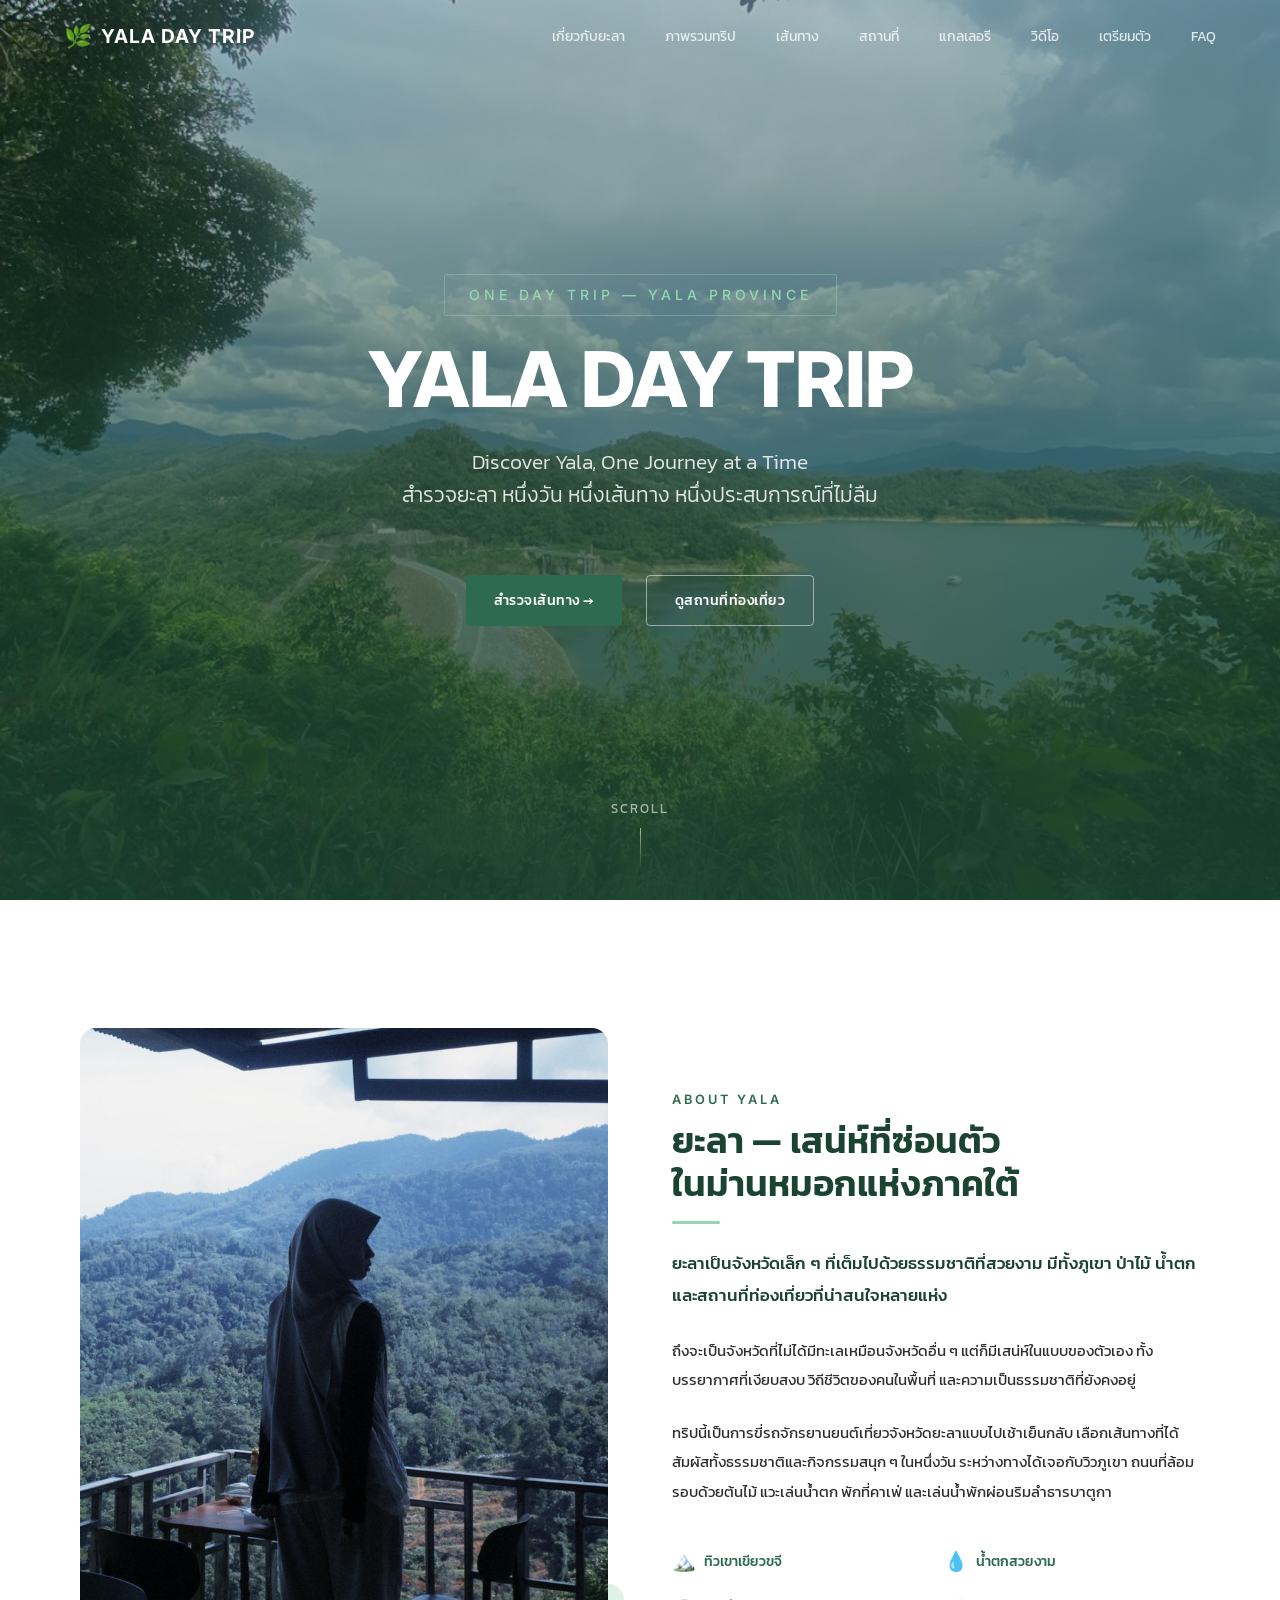
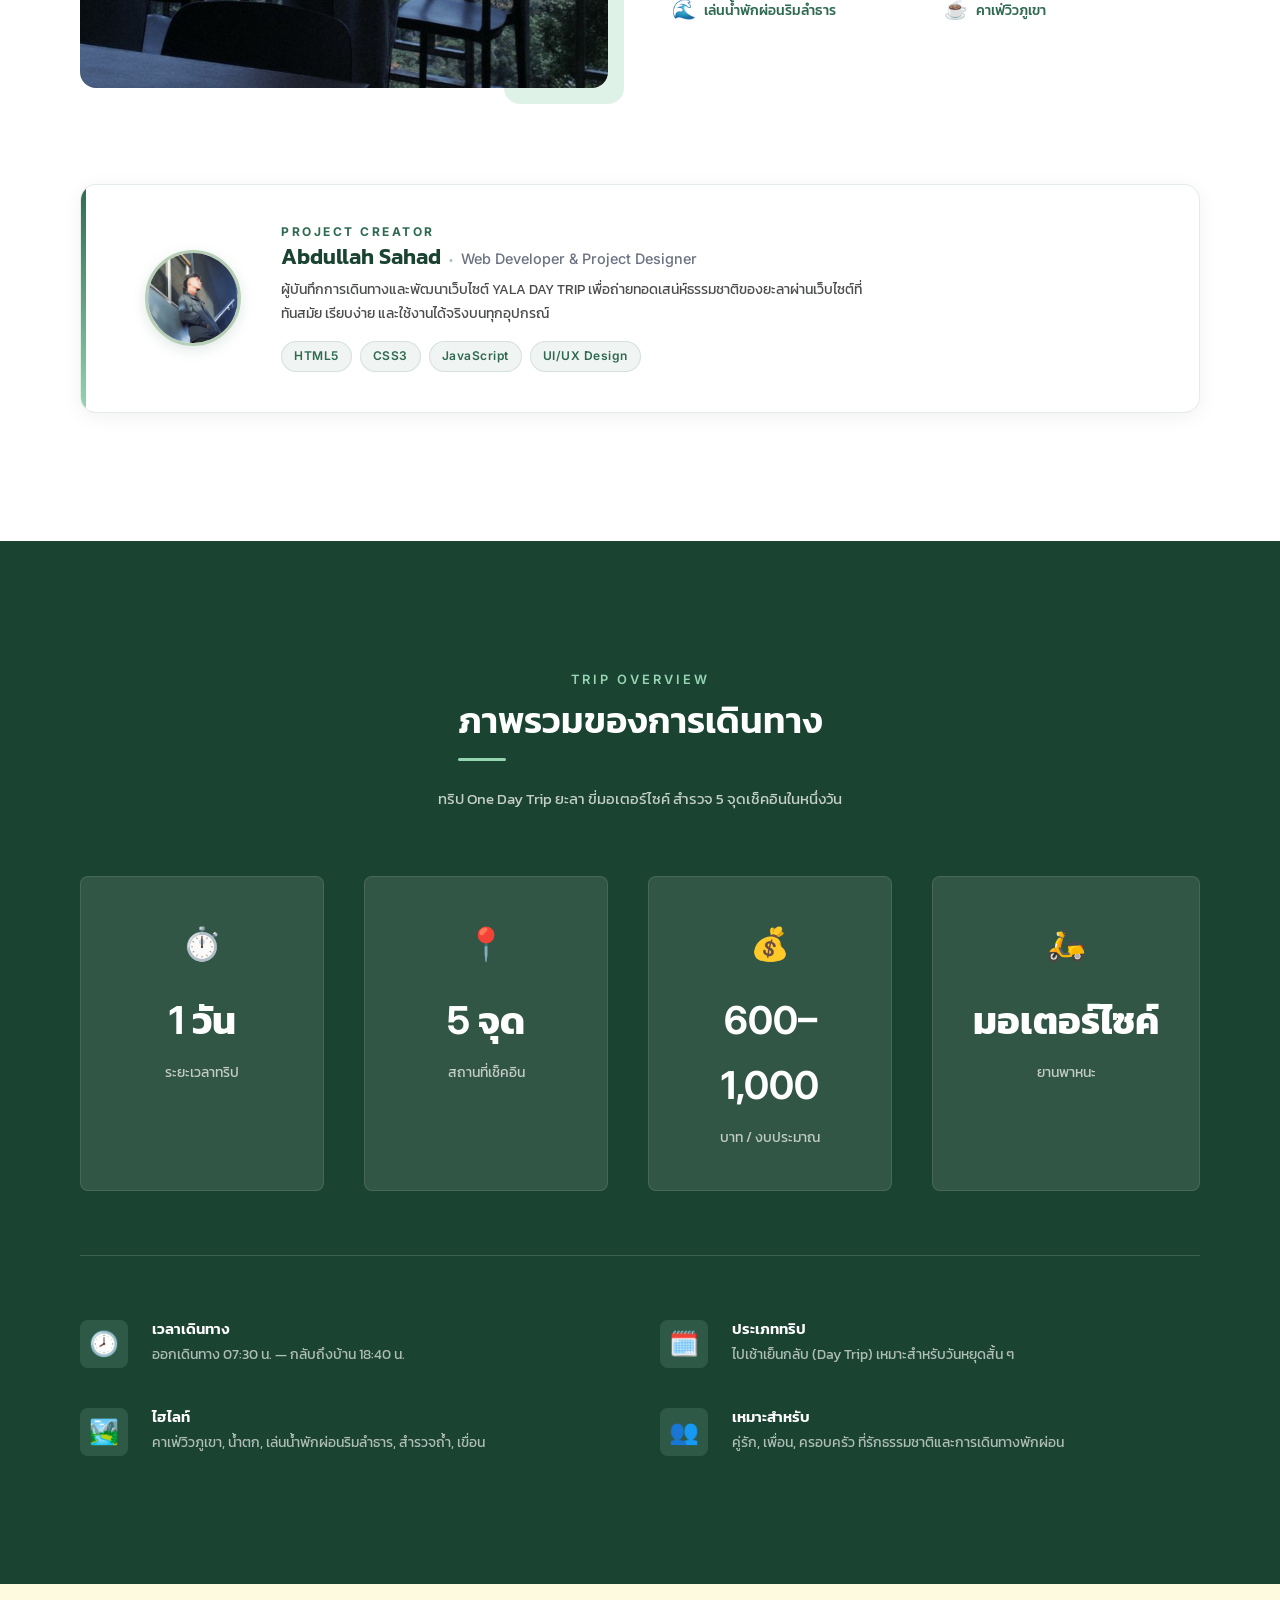
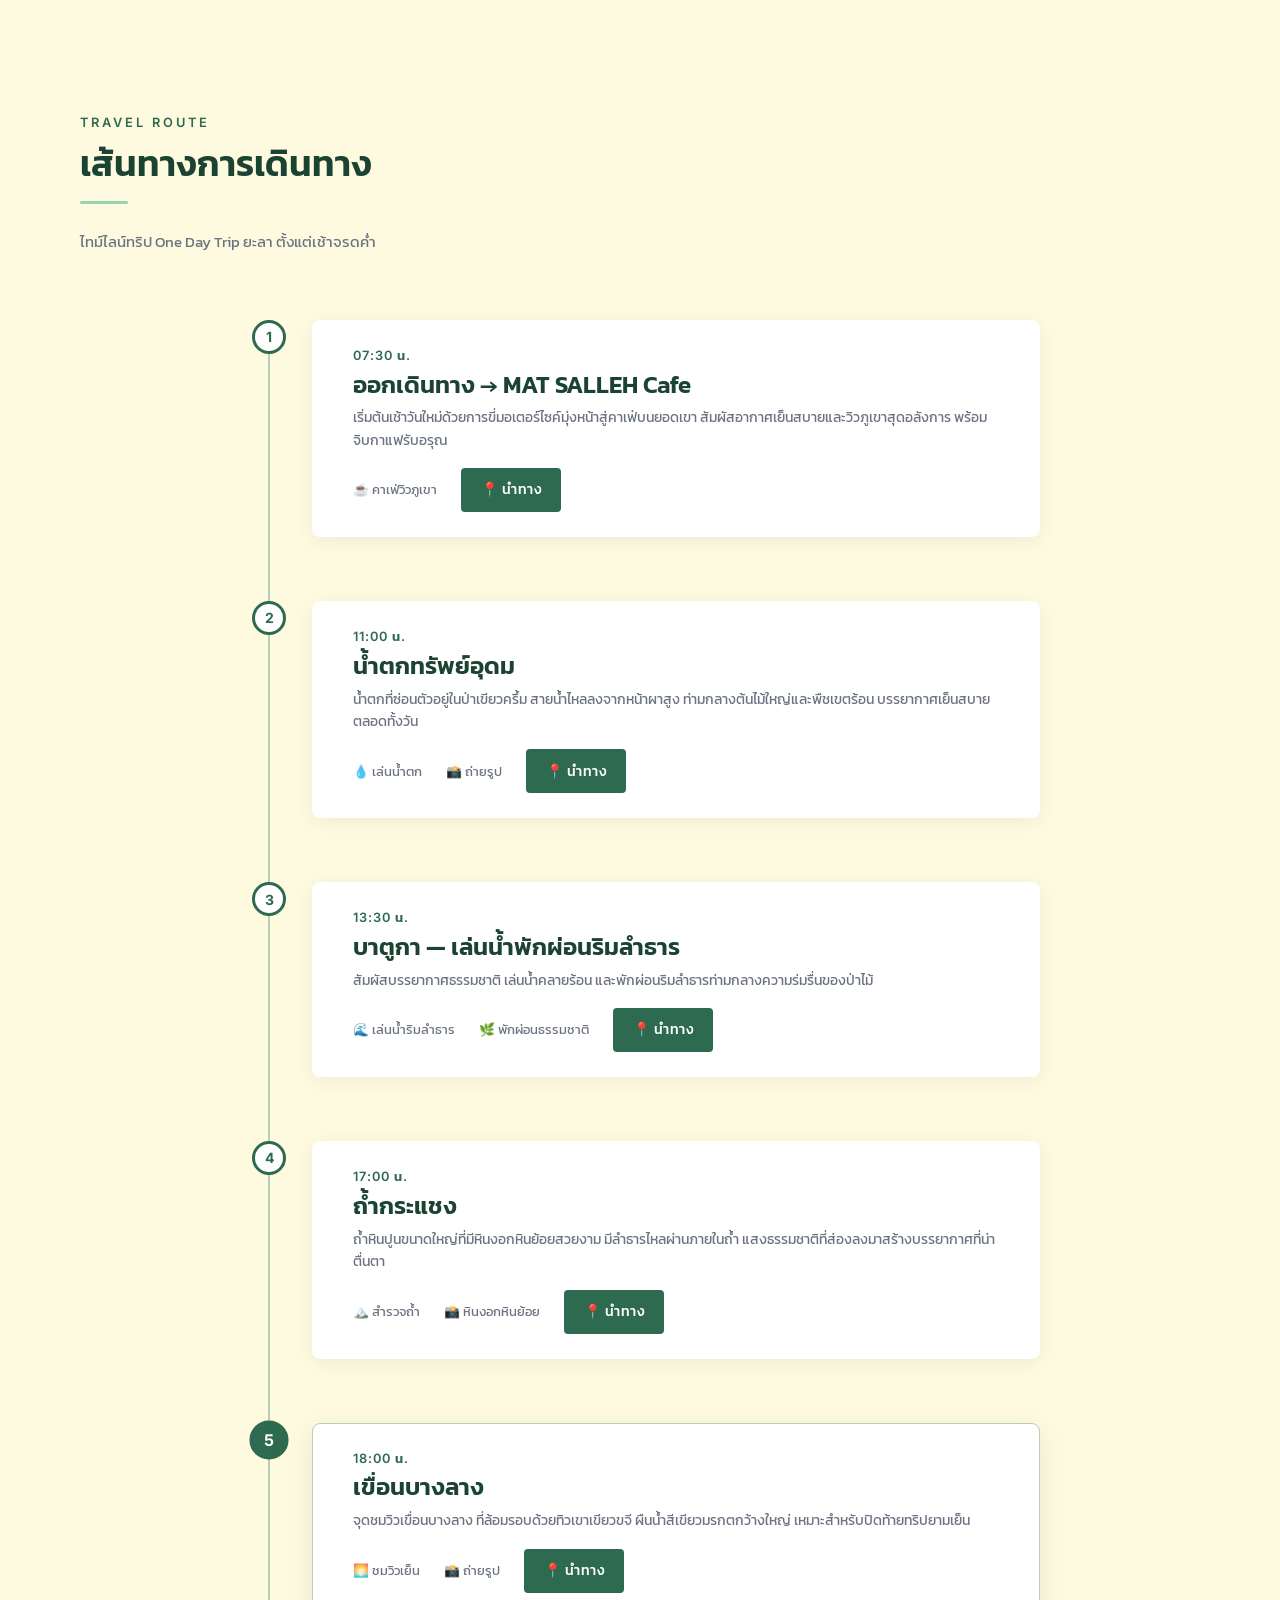
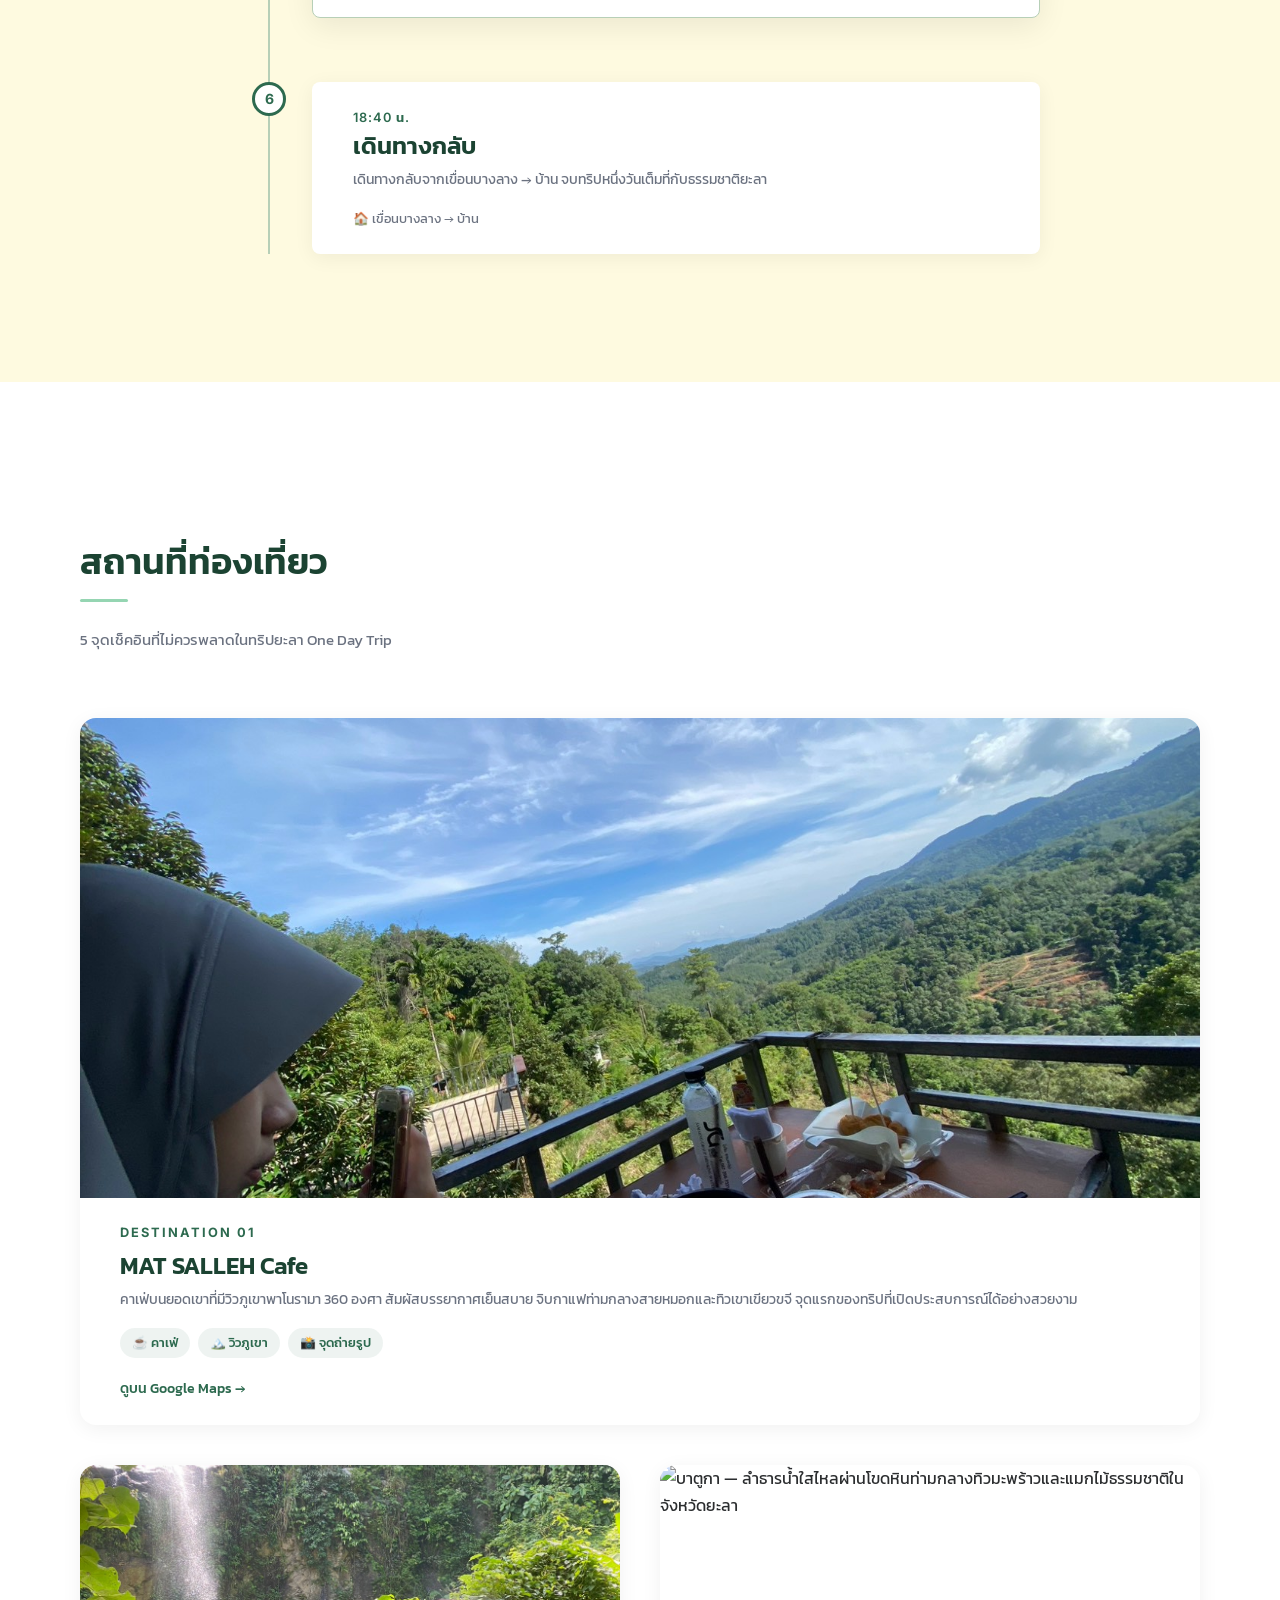
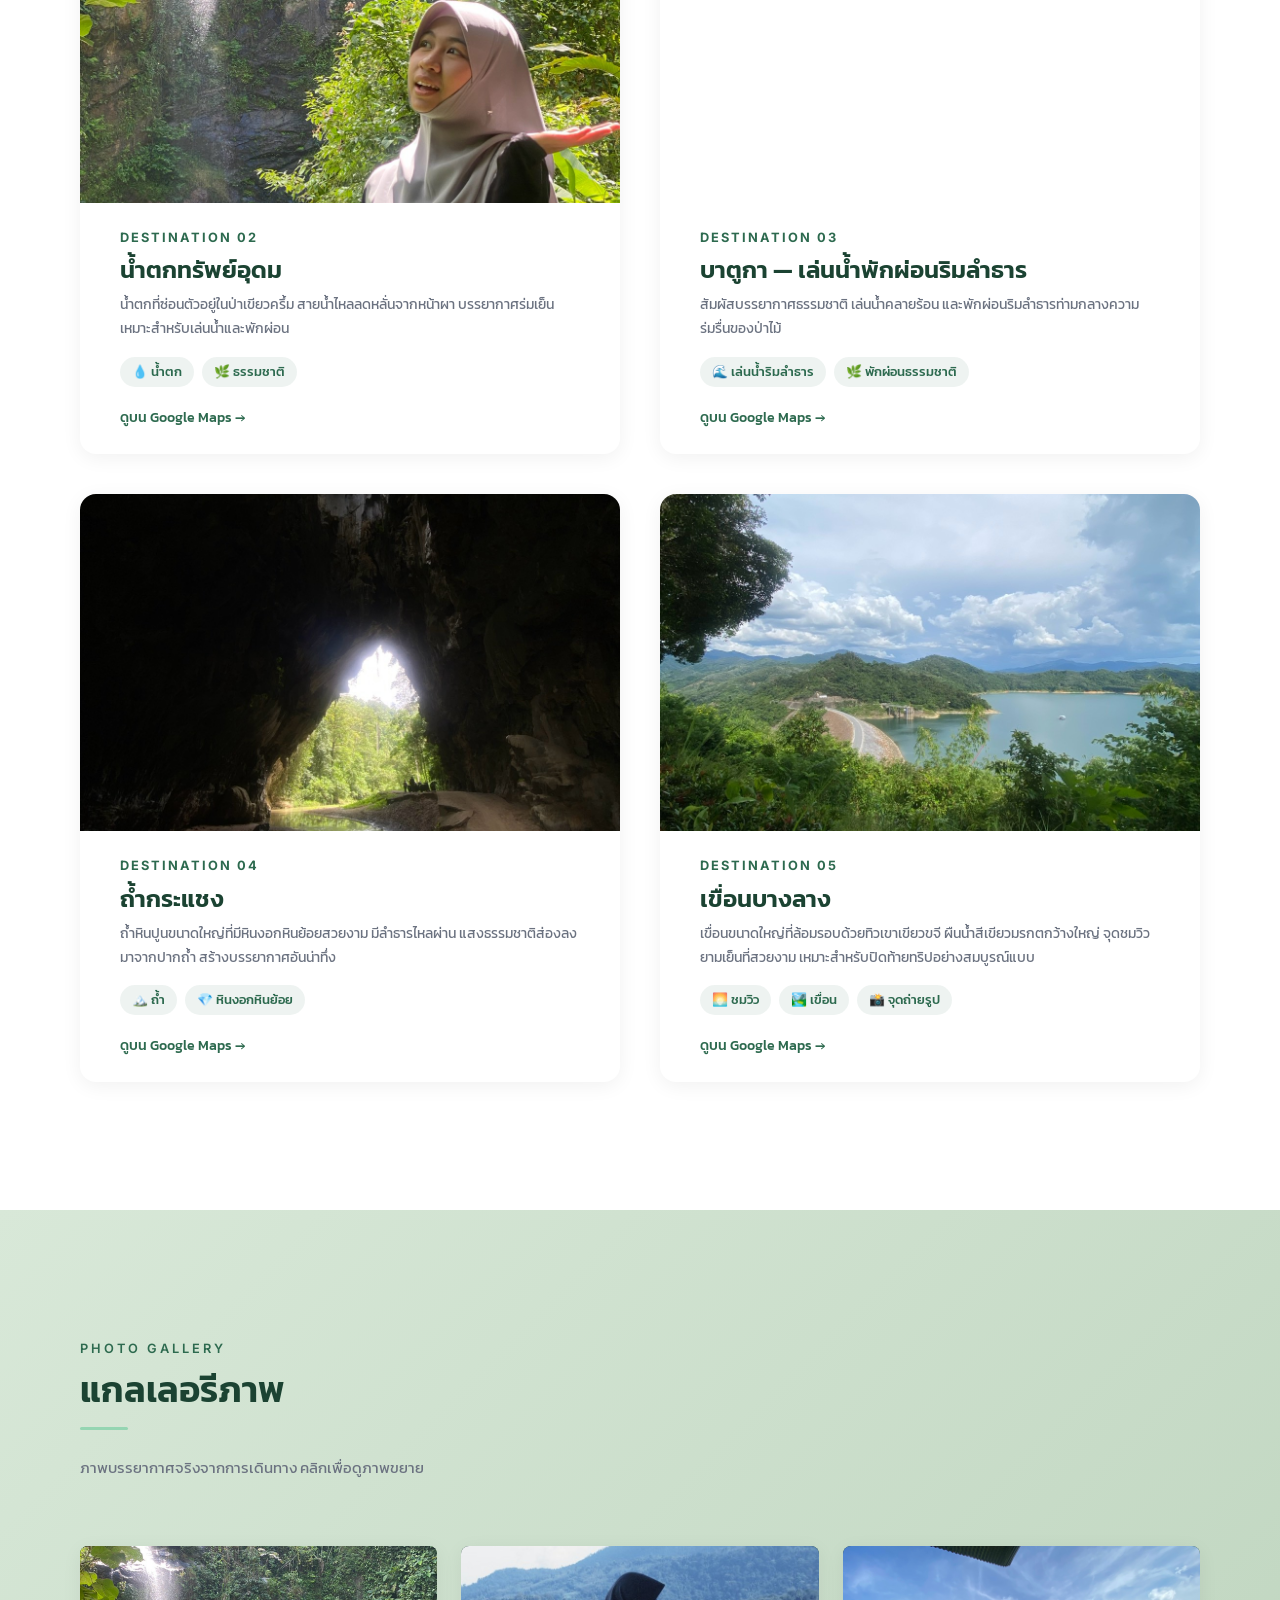
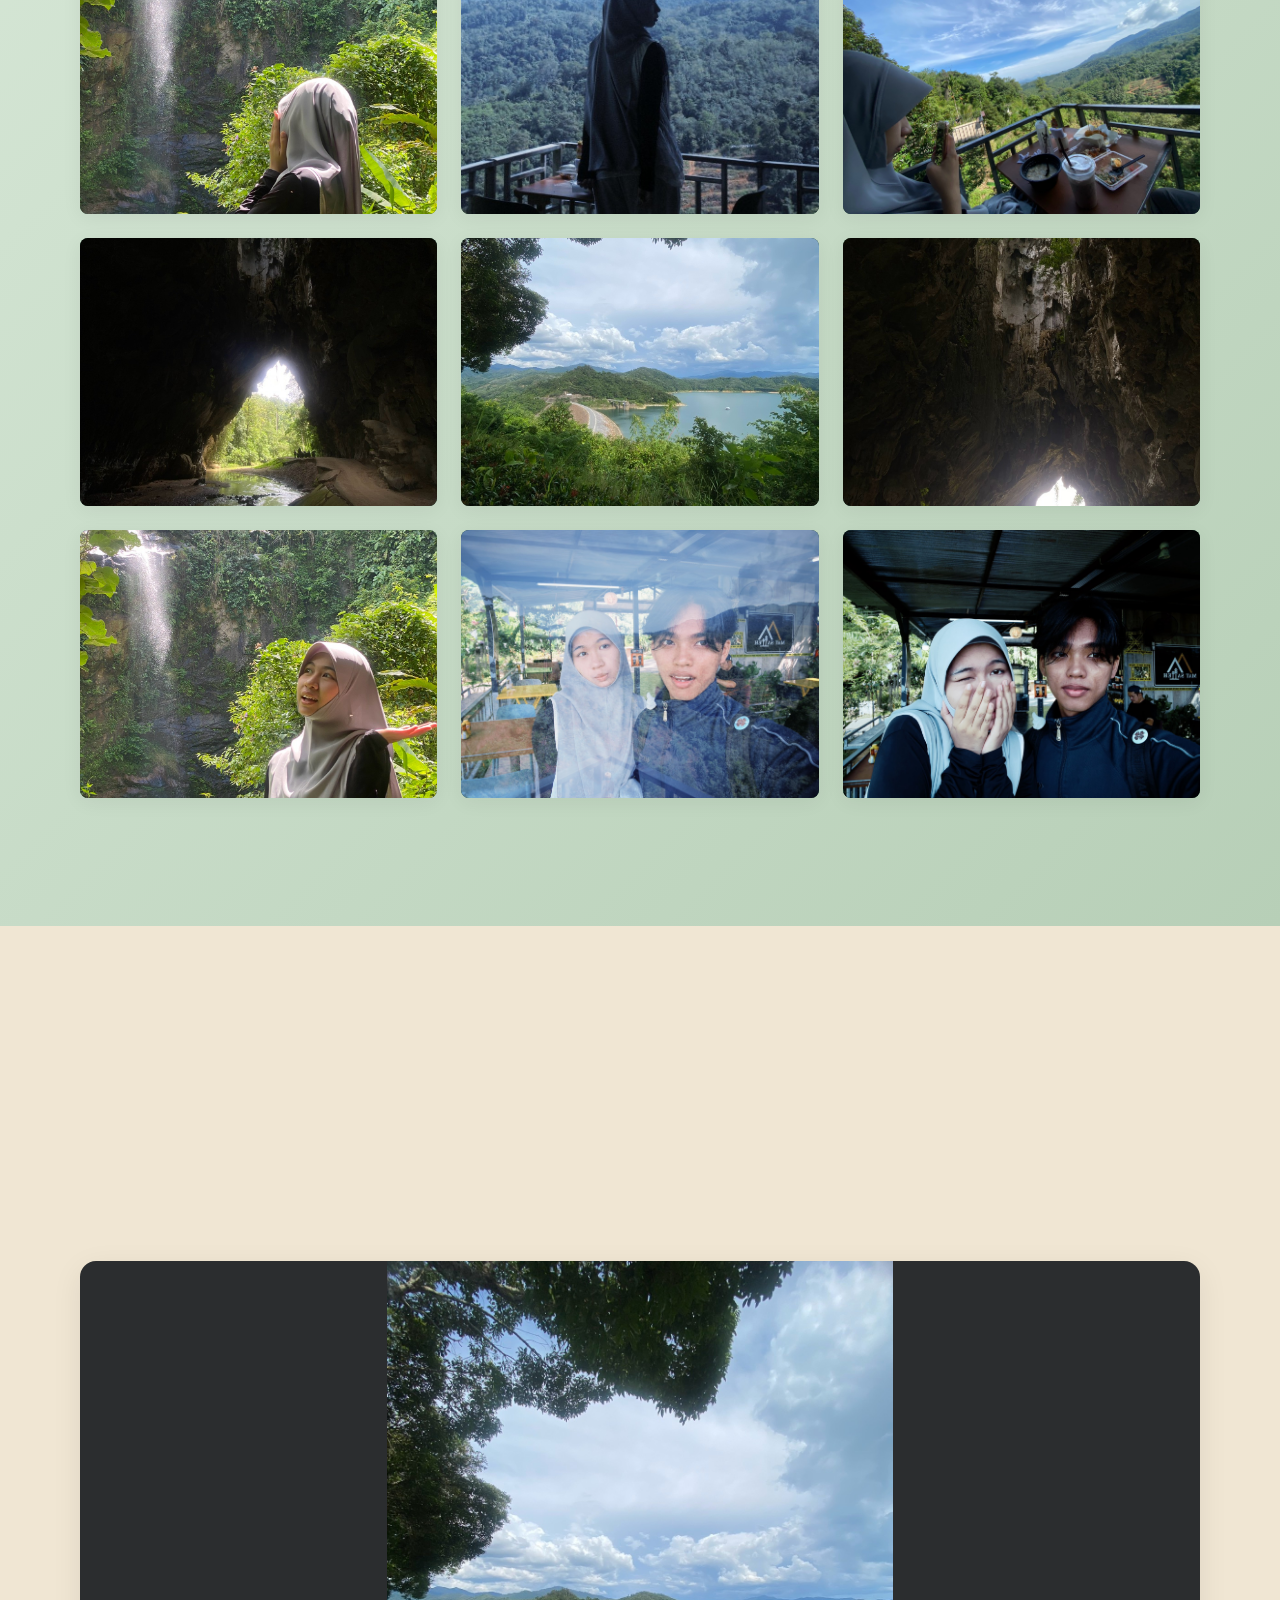
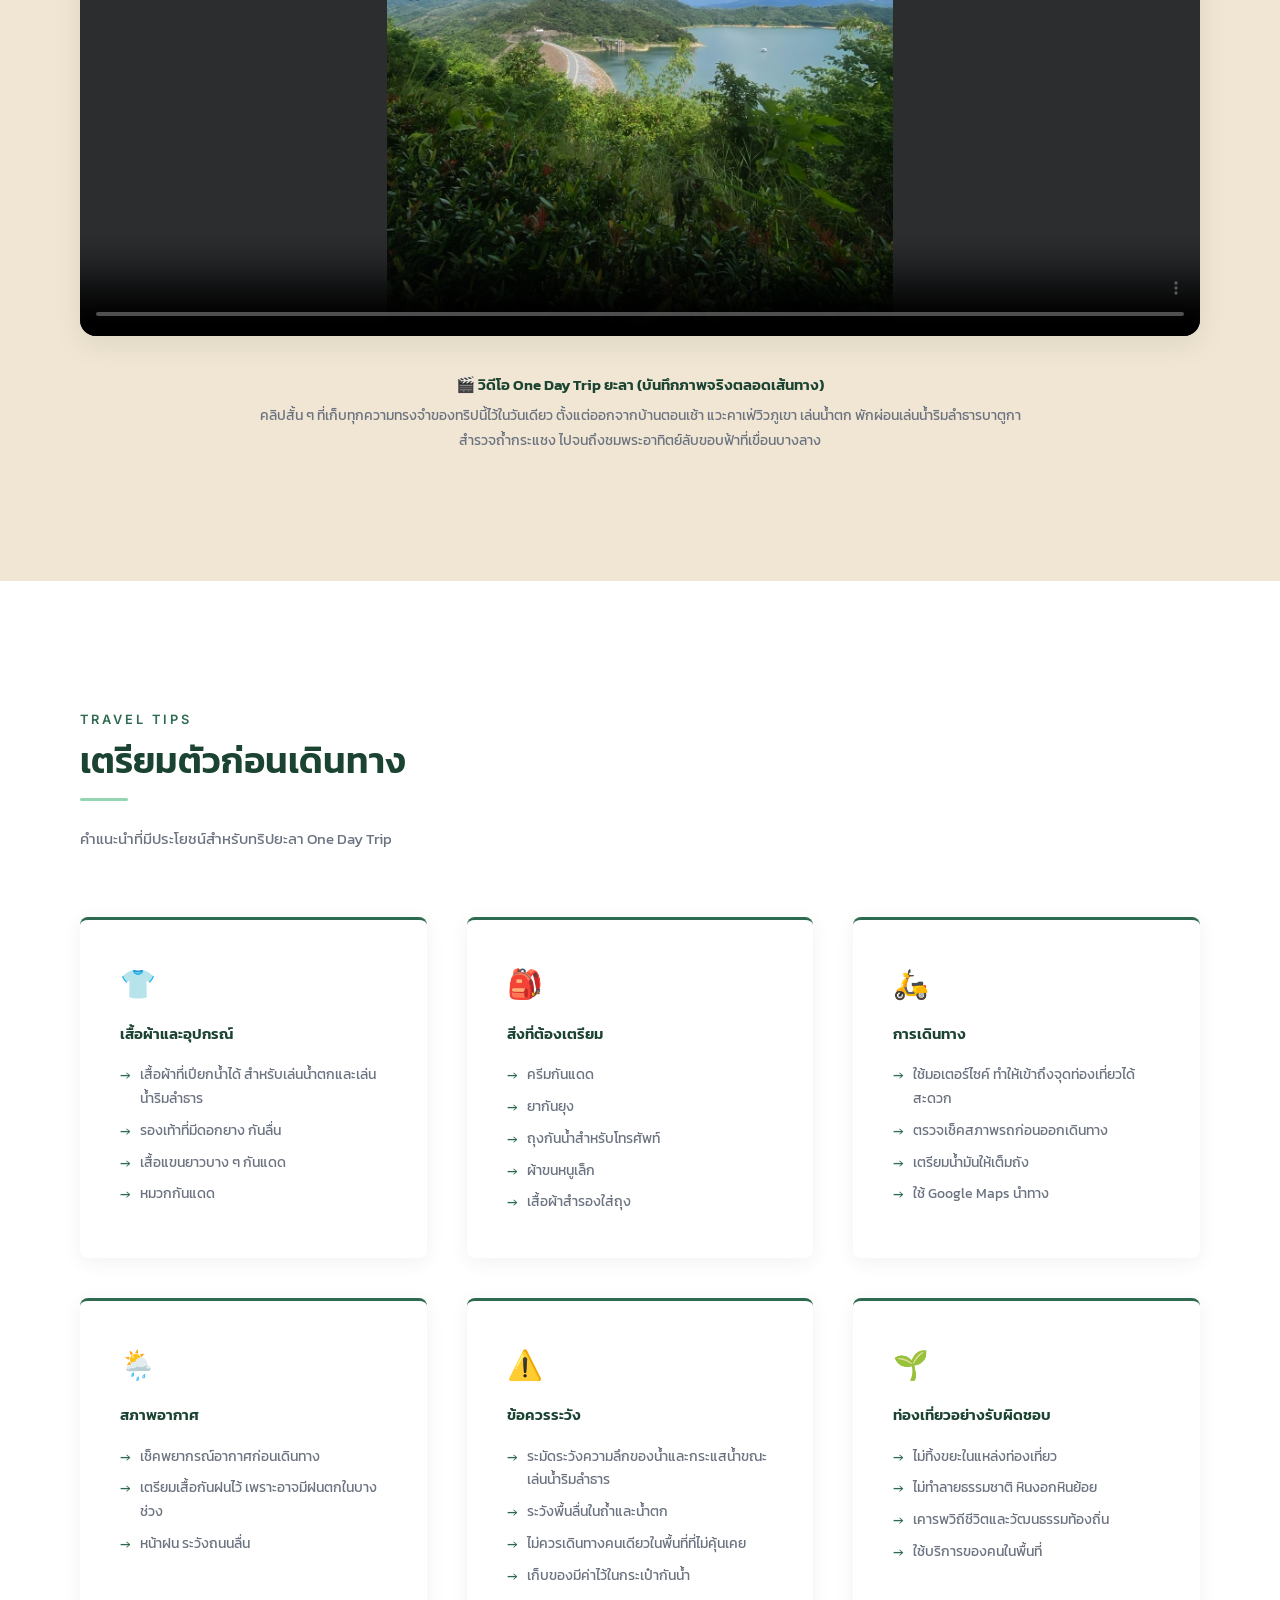
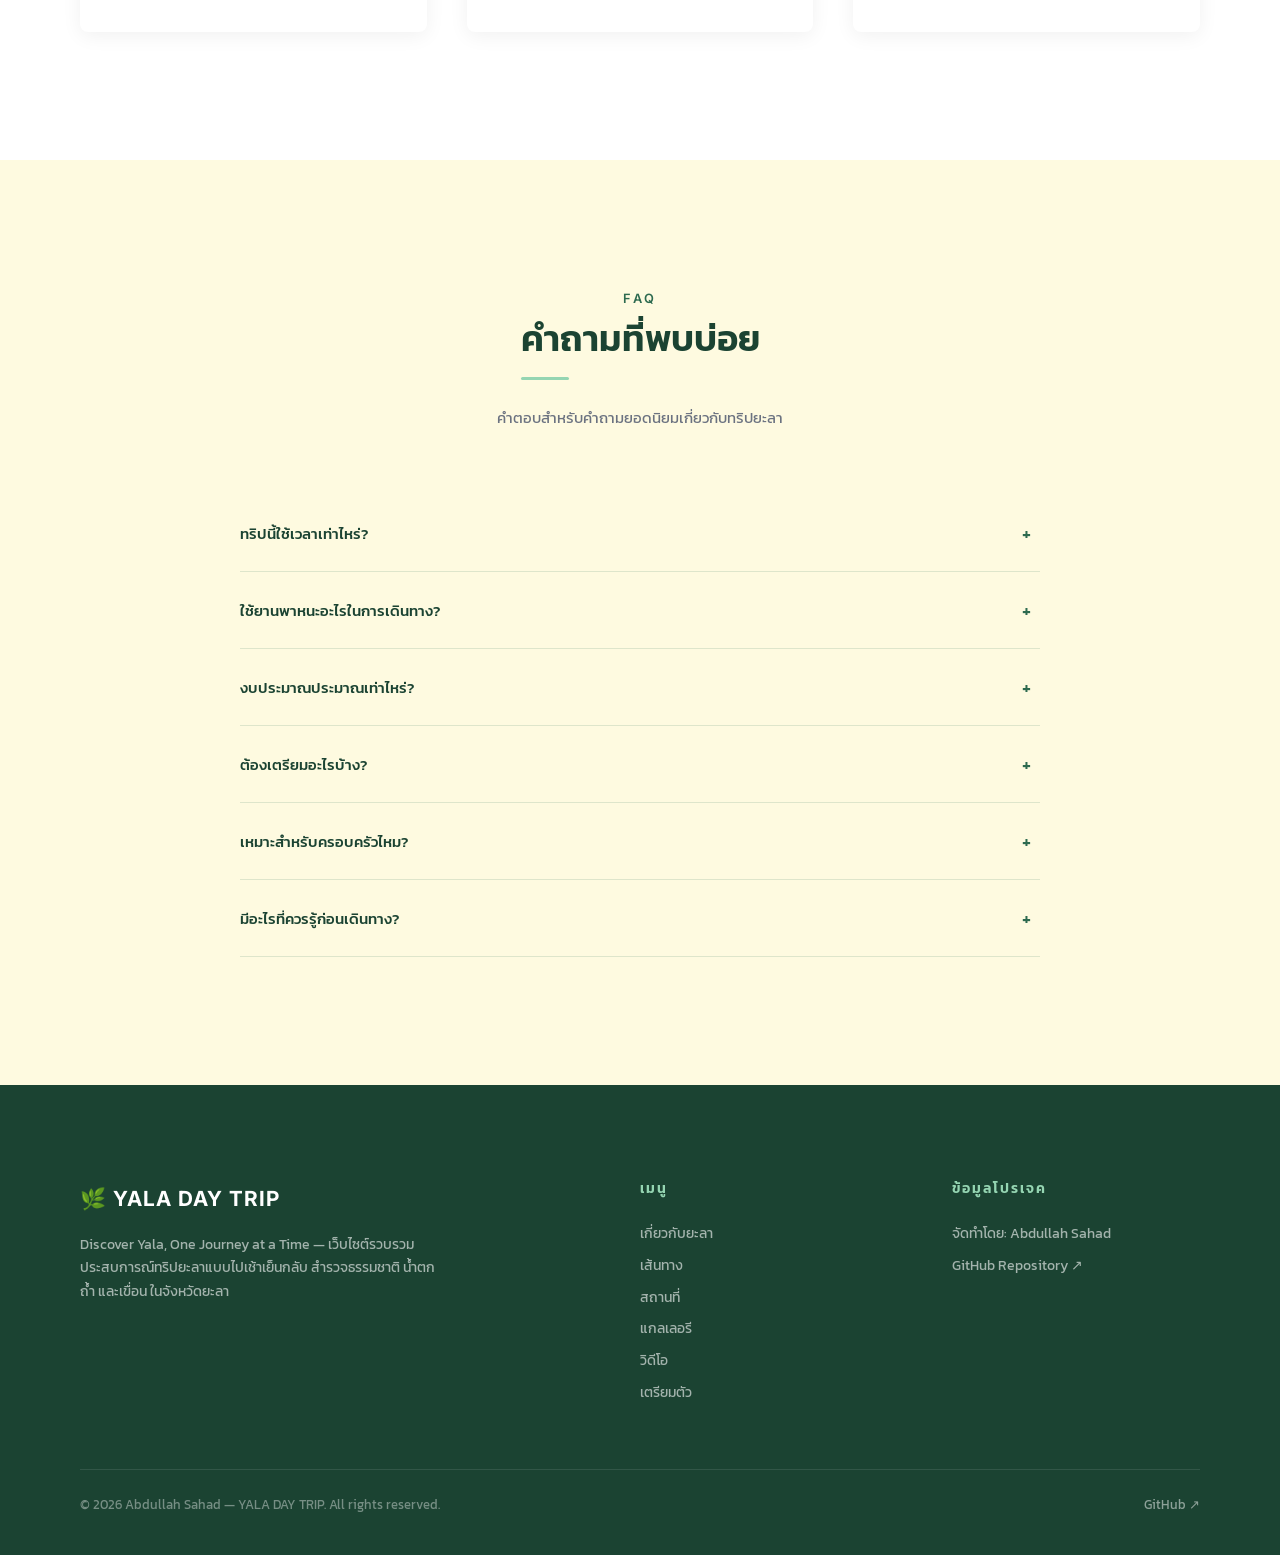
==== commit 5b3b2a3b: "Change image for Destination 3: บาตูกา Updated image source and alt text for Destination 3 card." ====
--- a/index.html
+++ b/index.html
@@ -449,8 +449,8 @@
                     <!-- Destination 3: บาตูกา — เล่นน้ำพักผ่อนริมลำธาร -->
                     <article class="dest__card reveal">
                         <div class="dest__card-image">
-                            <img src="assets/images/bang-lang-dam.jpg"
-                                alt="บาตูกา — เล่นน้ำพักผ่อนริมลำธารท่ามกลางธรรมชาติในจังหวัดยะลา" loading="lazy" width="800"
+                            <img src="assets/images/destination-03-batuka.jpg"
+                                alt="บาตูกา — ลำธารน้ำใสไหลผ่านโขดหินท่ามกลางทิวมะพร้าวและแมกไม้ธรรมชาติในจังหวัดยะลา" loading="lazy" width="800"
                                 height="500">
                         </div>
                         <div class="dest__card-body">
@@ -458,12 +458,10 @@
                             <h3 class="dest__card-title">บาตูกา — เล่นน้ำพักผ่อนริมลำธาร</h3>
                             <p class="dest__card-desc">
                                 สัมผัสบรรยากาศธรรมชาติ เล่นน้ำคลายร้อน และพักผ่อนริมลำธารท่ามกลางความร่มรื่นของป่าไม้
-                                <em>(สามารถรับชมบรรยากาศจริงขณะพักผ่อนเล่นน้ำริมลำธารได้ในส่วน Travel Video ด้านล่าง)</em>
                             </p>
                             <div class="dest__card-tags">
                                 <span class="dest__tag">🌊 เล่นน้ำริมลำธาร</span>
                                 <span class="dest__tag">🌿 พักผ่อนธรรมชาติ</span>
-                                <span class="dest__tag dest__tag--notice">🎬 ชมภาพในวิดีโอทริป</span>
                             </div>
                             <a href="https://www.google.com/maps/search/?api=1&query=%E0%B8%9A%E0%B8%B2%E0%B8%95%E0%B8%B9%E0%B8%81%E0%B8%B2%20%E0%B8%A2%E0%B8%B0%E0%B8%A5%E0%B8%B2"
                                 target="_blank" rel="noopener noreferrer" class="dest__card-link">
@@ -897,4 +895,4 @@
 
 </body>
 
-</html>+</html>
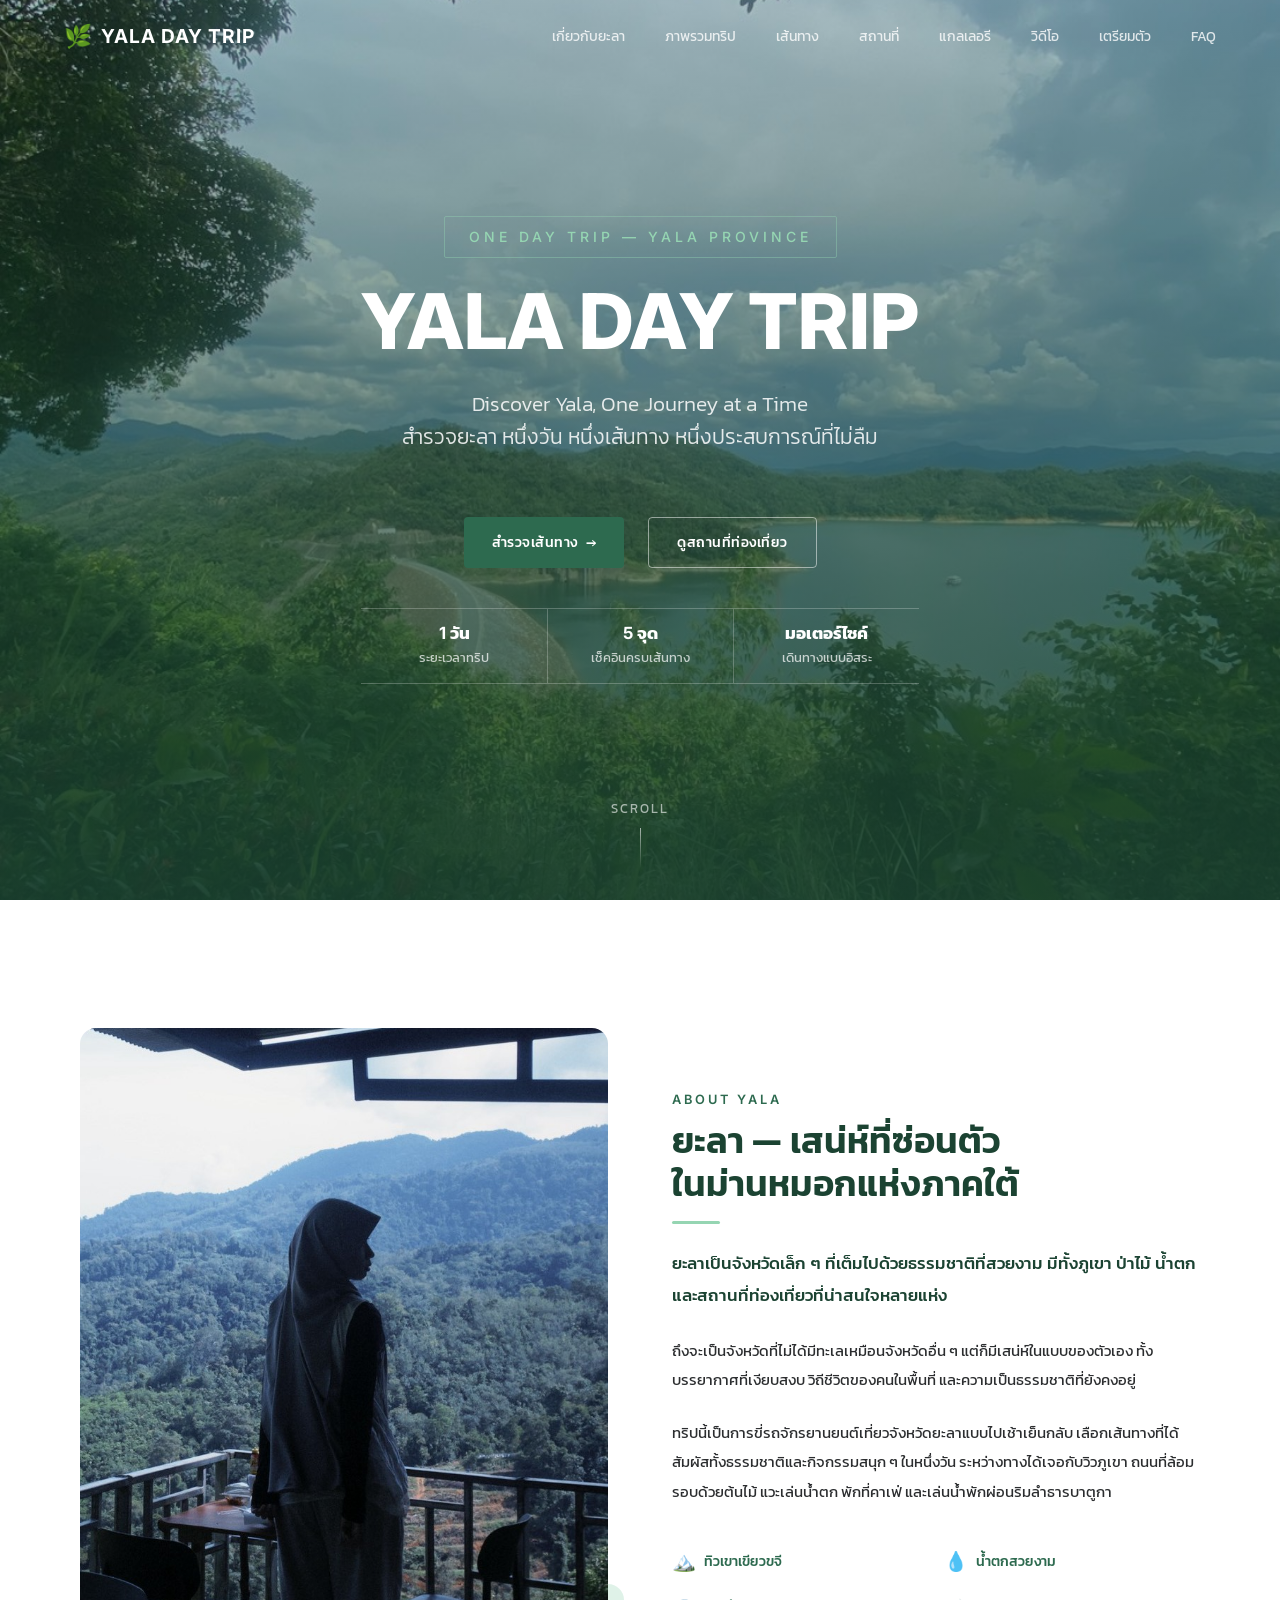
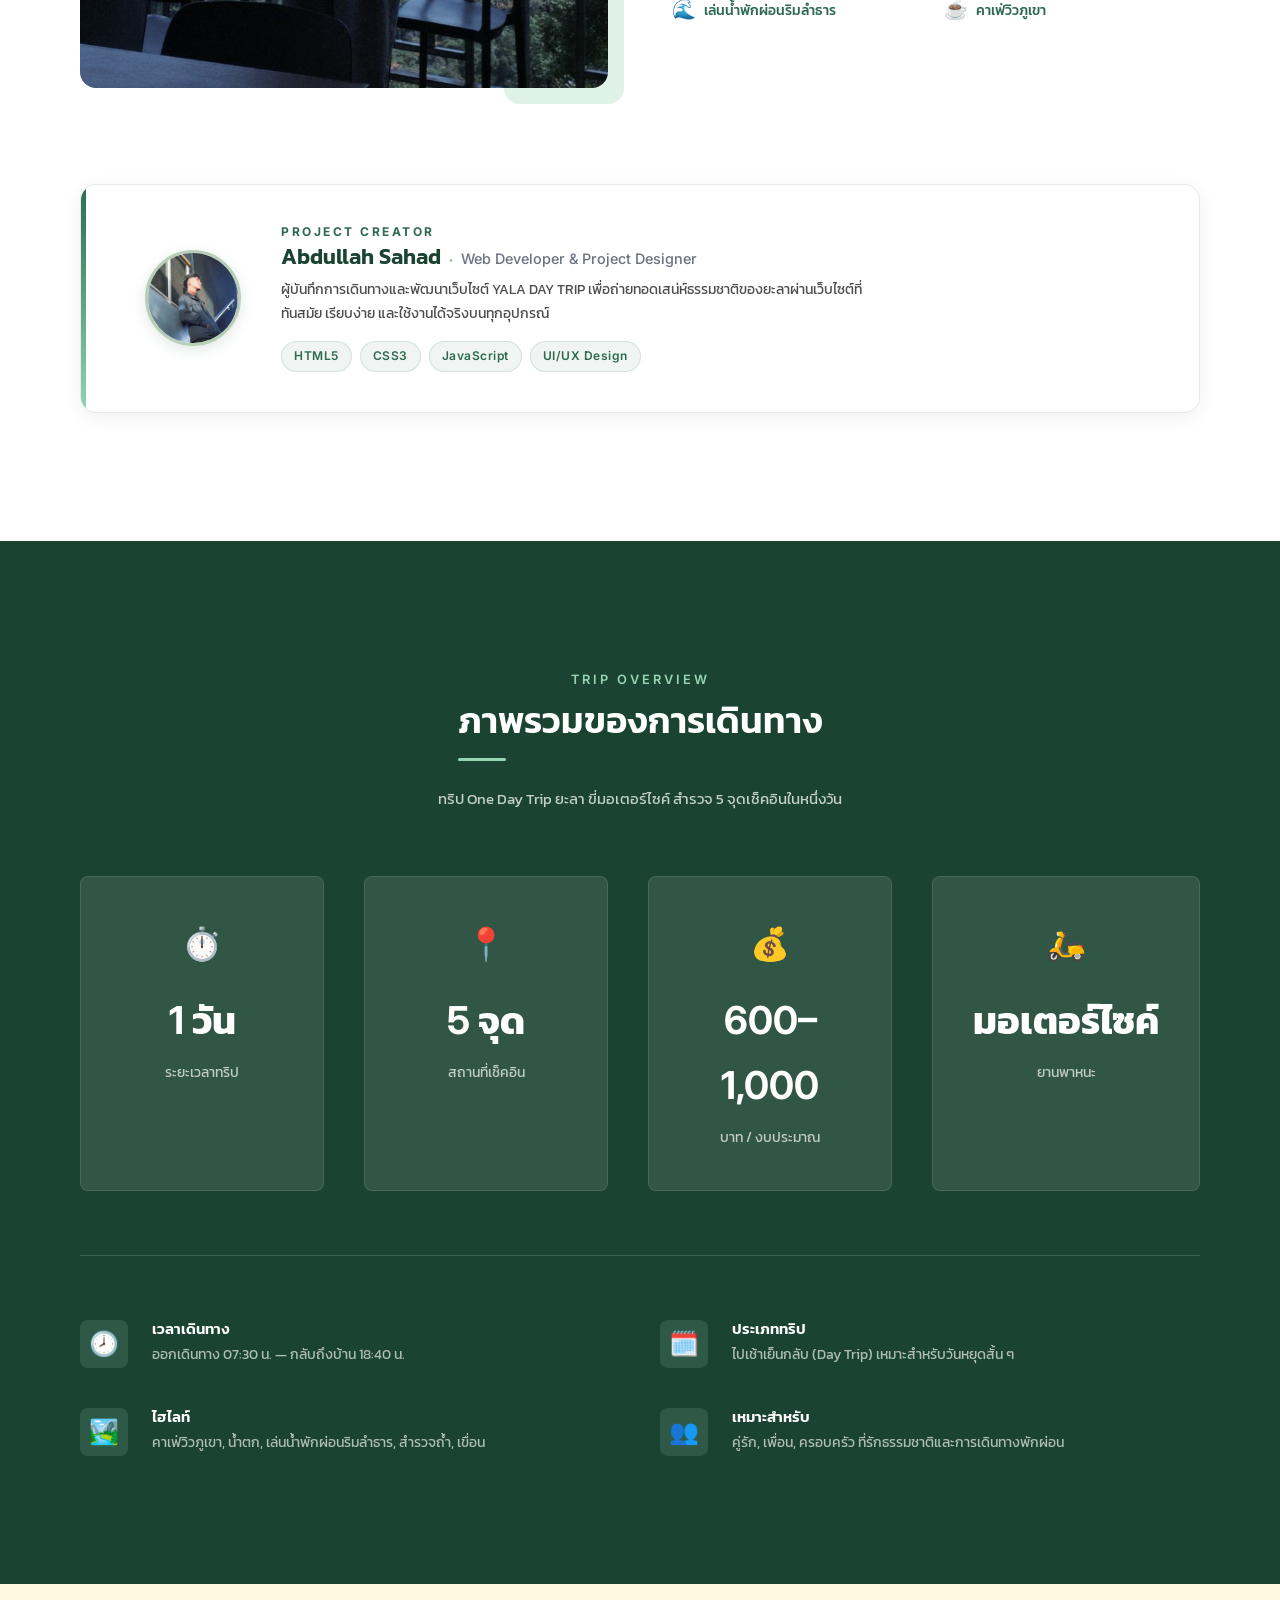
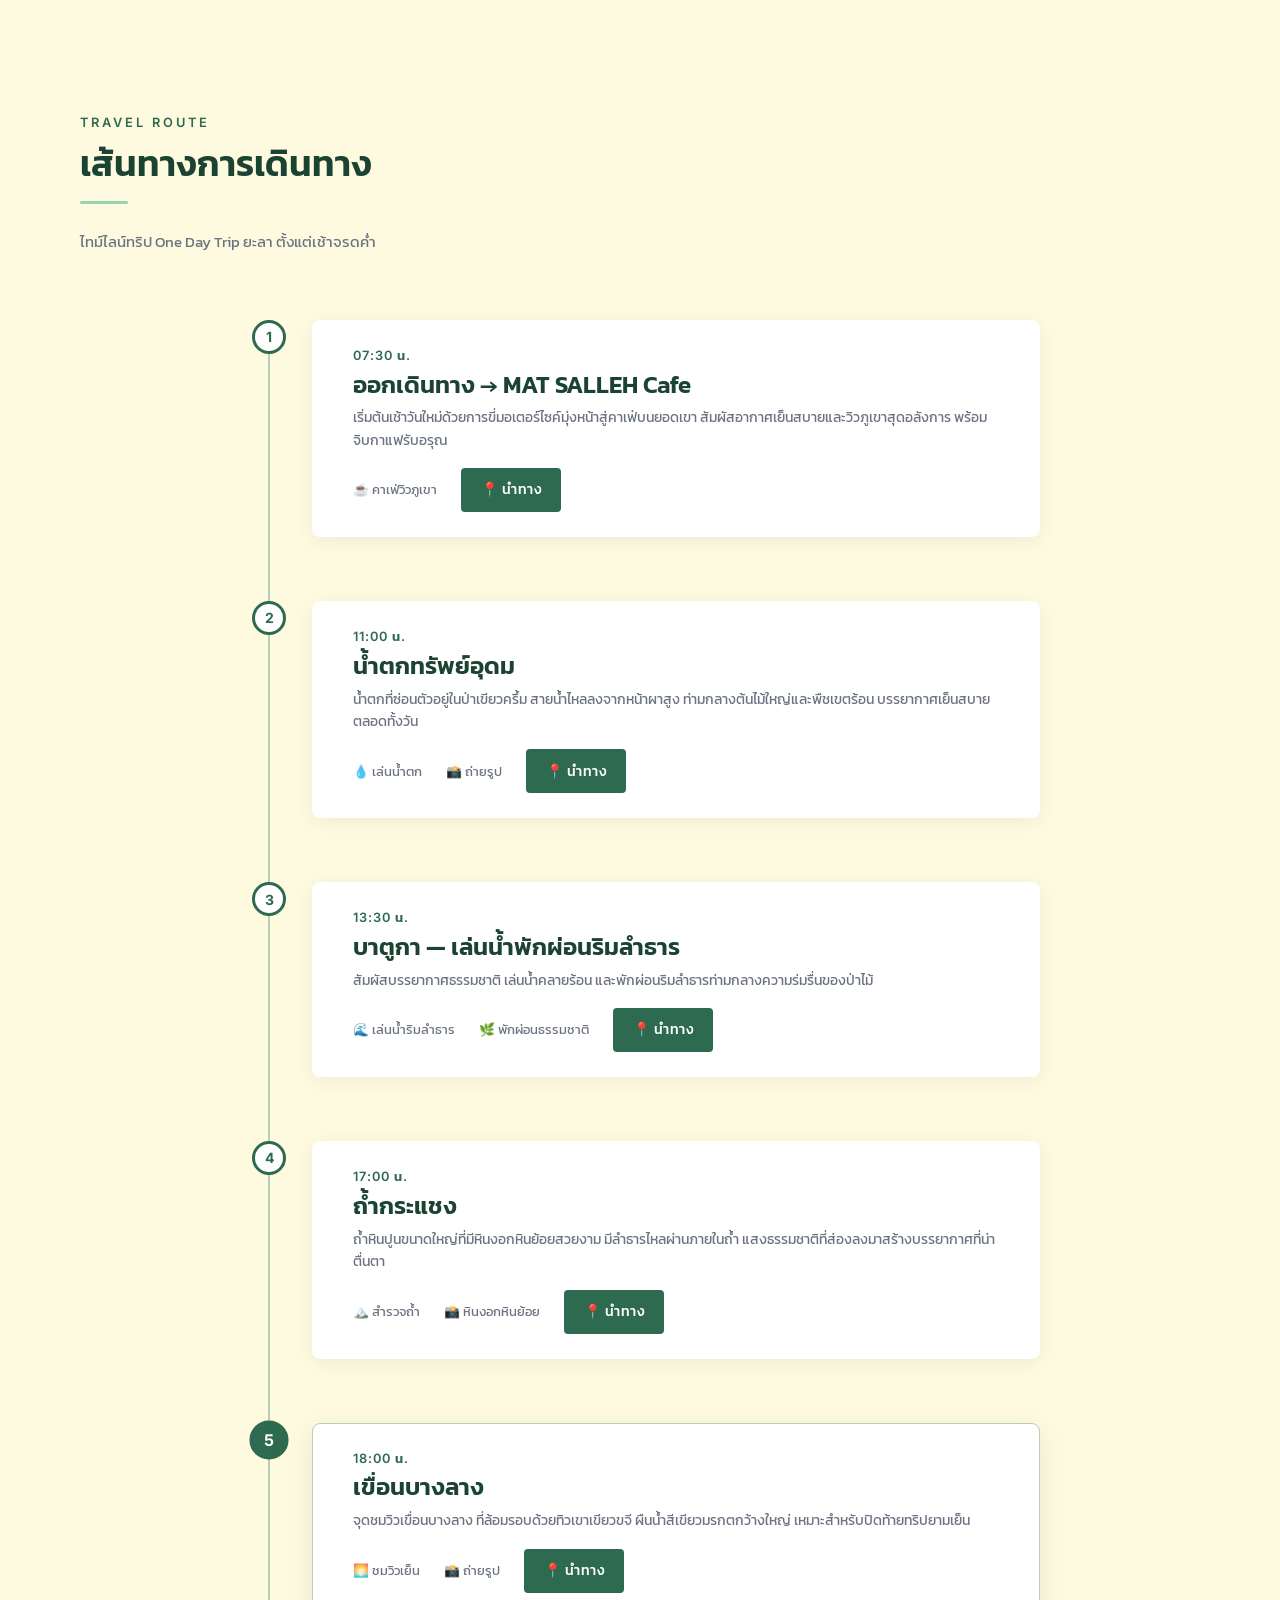
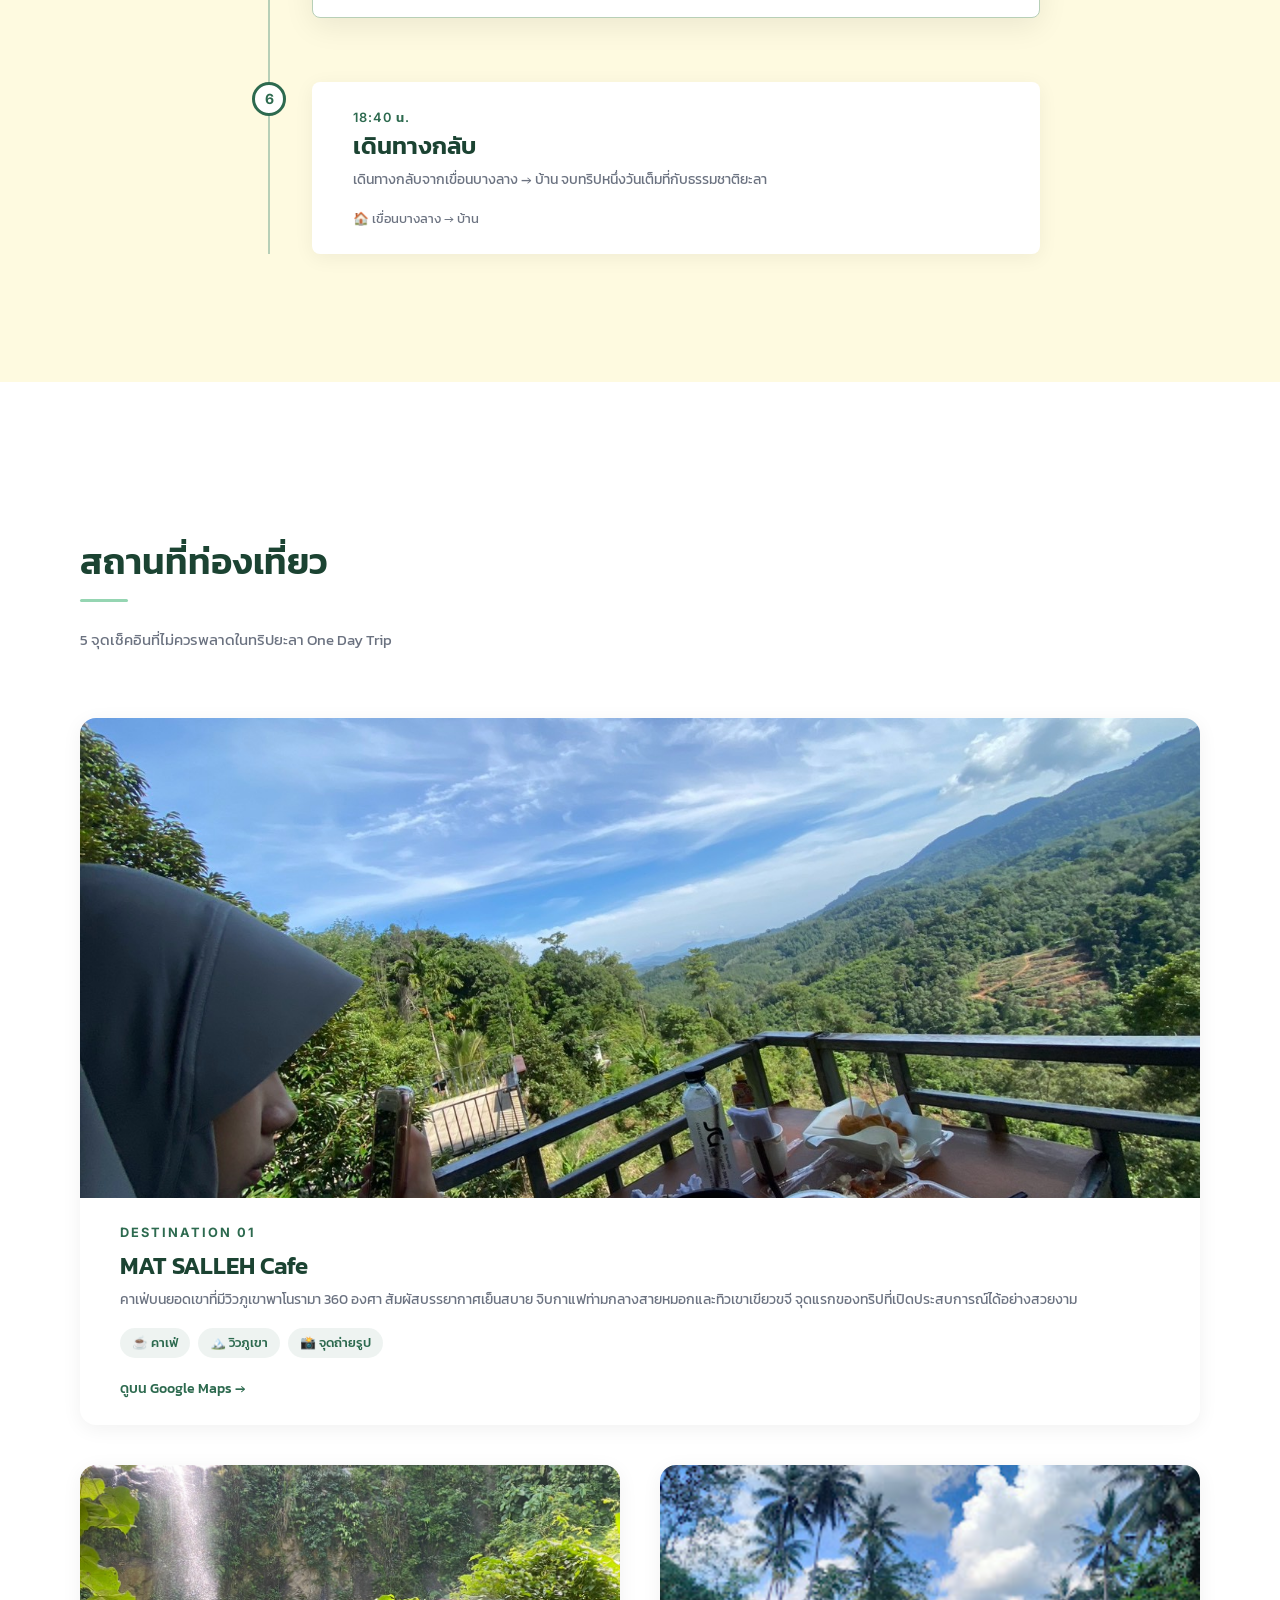
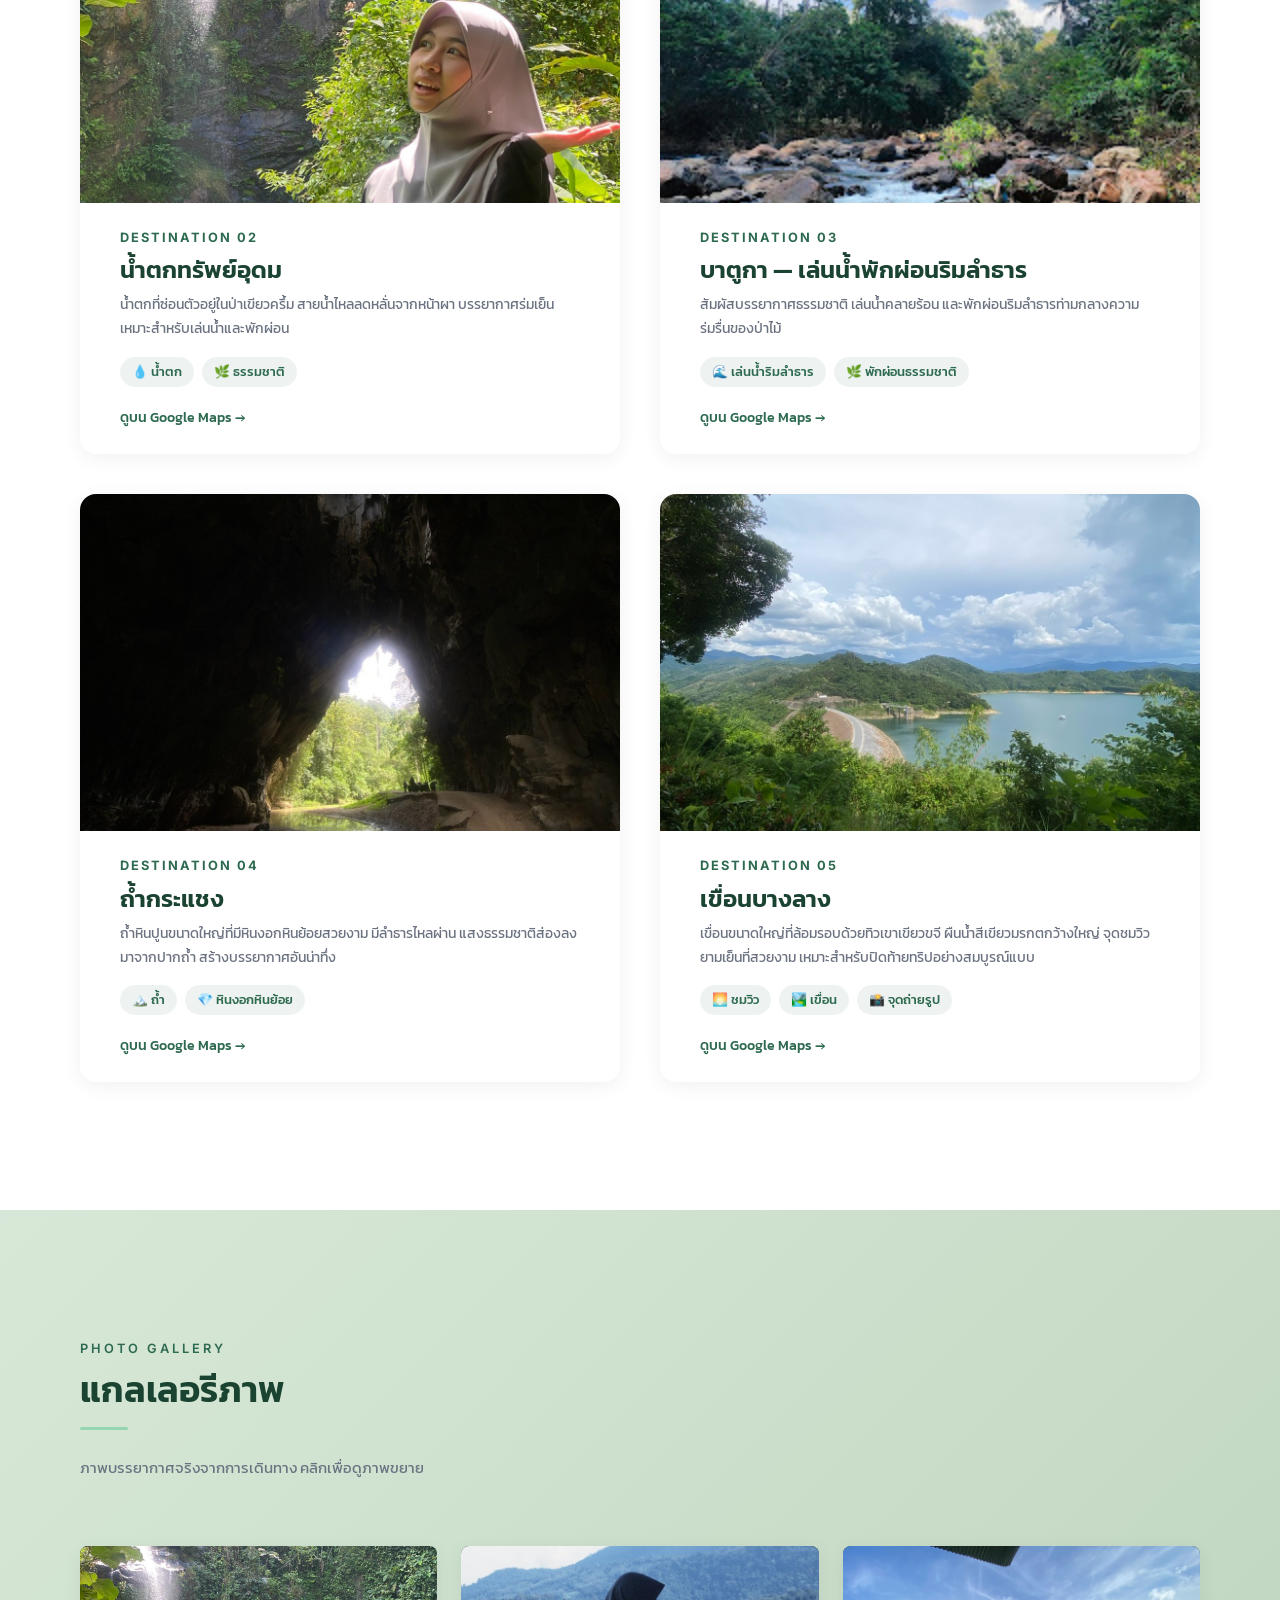
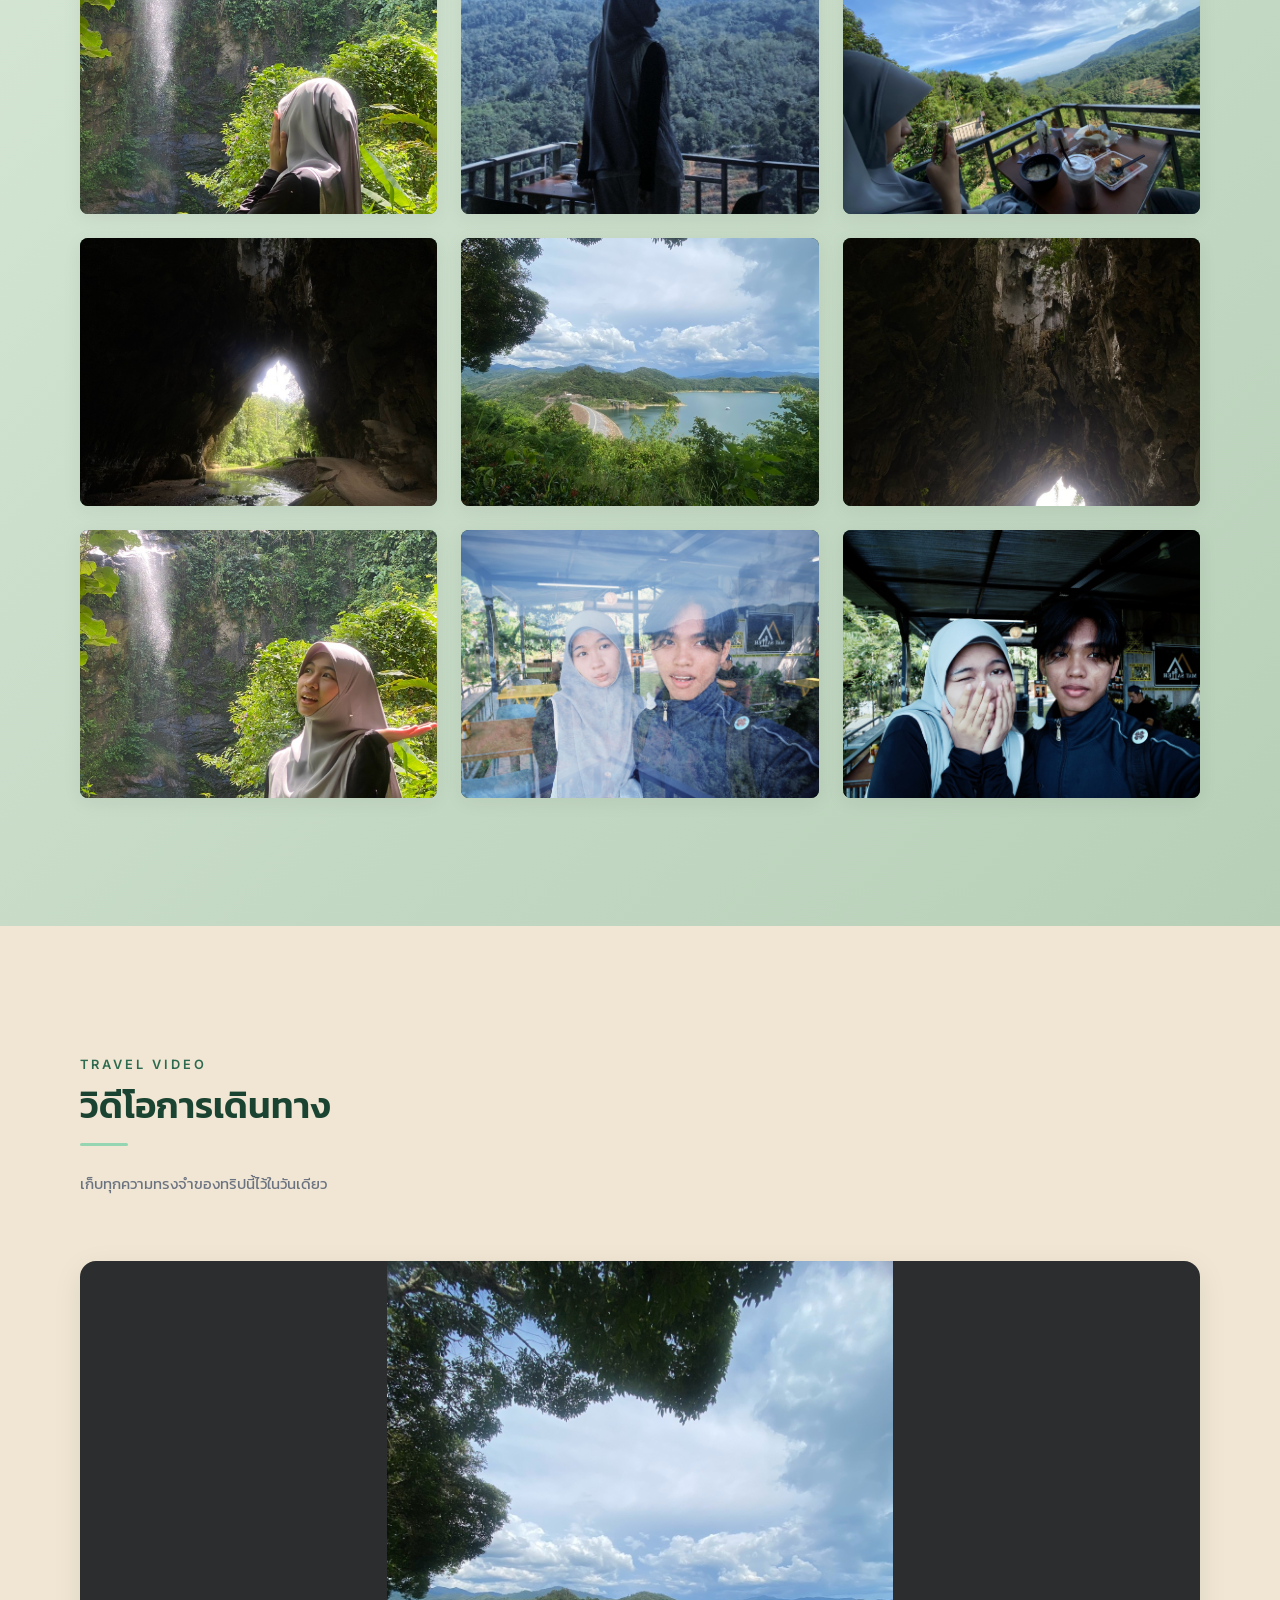
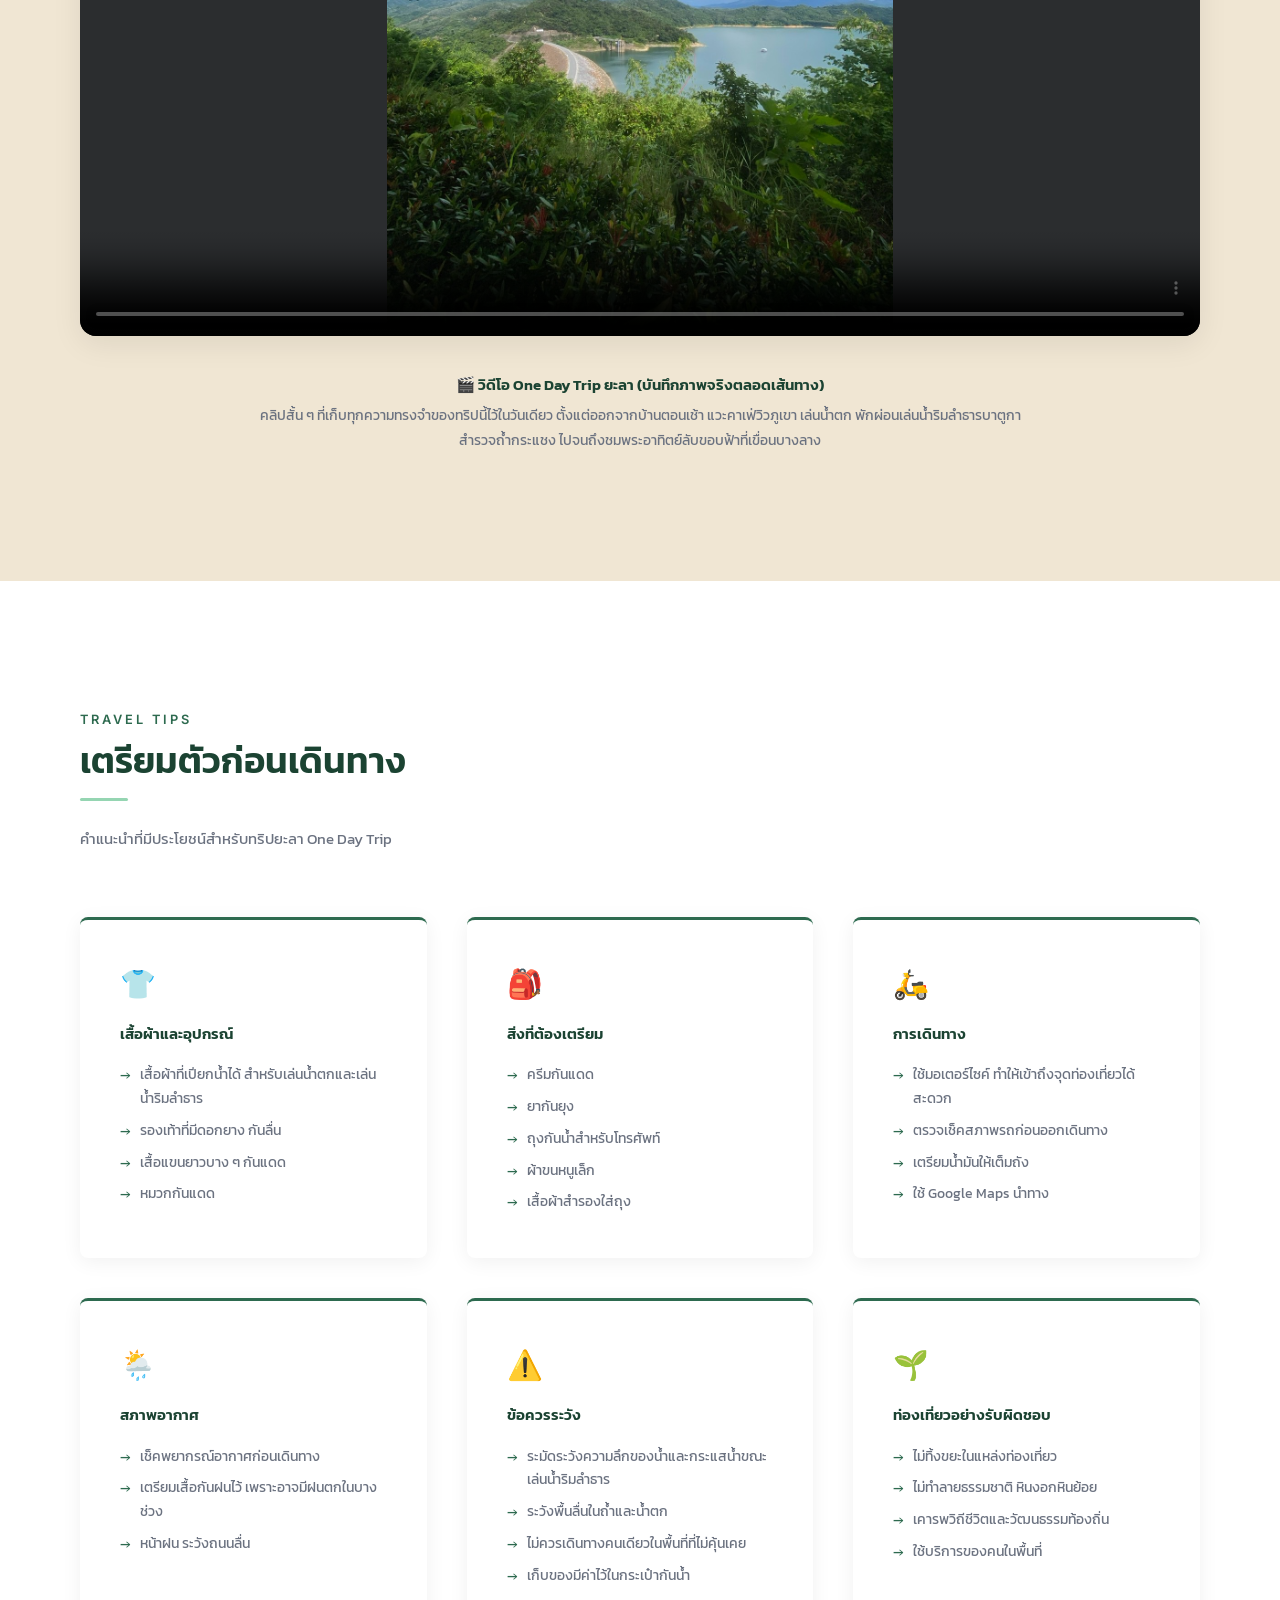
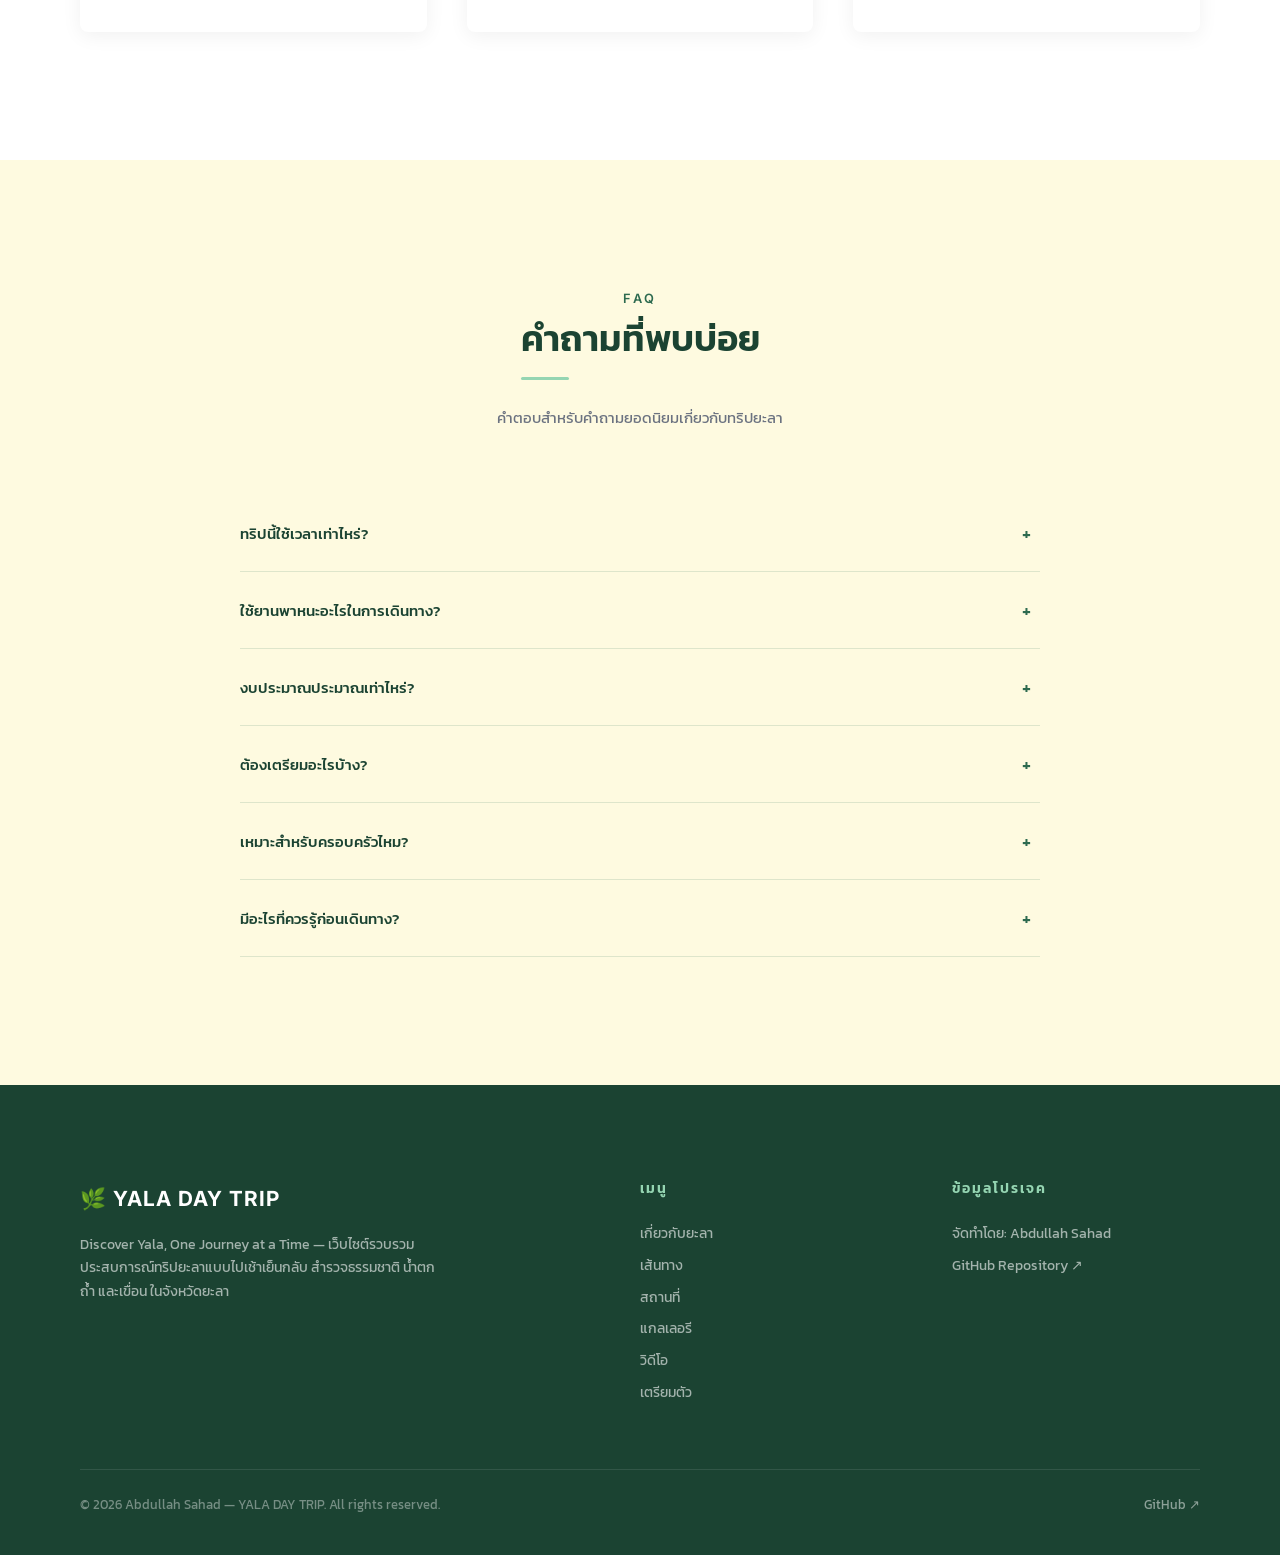
==== commit 9f486a51: "Improve landing page and mobile navigation Co-authored-by: Copilot <223556219+Copilot@users.noreply." ====
--- a/index.html
+++ b/index.html
@@ -96,8 +96,23 @@
                 สำรวจยะลา หนึ่งวัน หนึ่งเส้นทาง หนึ่งประสบการณ์ที่ไม่ลืม
             </p>
             <div class="hero__cta">
-                <a href="#route" class="btn btn--primary">สำรวจเส้นทาง →</a>
+                <a href="#route" class="btn btn--primary">สำรวจเส้นทาง <span aria-hidden="true">→</span></a>
                 <a href="#destinations" class="btn btn--outline">ดูสถานที่ท่องเที่ยว</a>
+            </div>
+
+            <div class="hero__facts" aria-label="ข้อมูลสรุปทริป">
+                <div class="hero__fact">
+                    <strong>1 วัน</strong>
+                    <span>ระยะเวลาทริป</span>
+                </div>
+                <div class="hero__fact">
+                    <strong>5 จุด</strong>
+                    <span>เช็คอินครบเส้นทาง</span>
+                </div>
+                <div class="hero__fact">
+                    <strong>มอเตอร์ไซค์</strong>
+                    <span>เดินทางแบบอิสระ</span>
+                </div>
             </div>
         </div>
 
@@ -895,4 +910,4 @@
 
 </body>
 
-</html>
+</html>
--- a/css/style.css
+++ b/css/style.css
@@ -408,7 +408,7 @@
   color: var(--white);
   line-height: 1.05;
   margin-bottom: var(--space-md);
-  letter-spacing: -1px;
+  letter-spacing: 0;
 }
 
 .hero__subtitle {
@@ -424,6 +424,45 @@
   gap: var(--space-md);
   justify-content: center;
   flex-wrap: wrap;
+}
+
+.hero__facts {
+  display: grid;
+  grid-template-columns: repeat(3, minmax(0, 1fr));
+  max-width: 680px;
+  margin: var(--space-lg) auto 0;
+  border-top: 1px solid rgba(255, 255, 255, 0.24);
+  border-bottom: 1px solid rgba(255, 255, 255, 0.24);
+  backdrop-filter: blur(5px);
+  -webkit-backdrop-filter: blur(5px);
+}
+
+.hero__fact {
+  min-width: 0;
+  padding: 14px 20px;
+  text-align: center;
+}
+
+.hero__fact + .hero__fact {
+  border-left: 1px solid rgba(255, 255, 255, 0.24);
+}
+
+.hero__fact strong,
+.hero__fact span {
+  display: block;
+}
+
+.hero__fact strong {
+  color: var(--white);
+  font-family: var(--font-en);
+  font-size: 1.05rem;
+  line-height: 1.3;
+}
+
+.hero__fact span {
+  margin-top: 2px;
+  color: rgba(255, 255, 255, 0.72);
+  font-size: var(--text-caption);
 }
 
 /* --- Buttons — Minimum Touch Target 44x44px --- */
--- a/css/responsive.css
+++ b/css/responsive.css
@@ -98,12 +98,15 @@
     bottom: 0;
     width: 290px;
     max-width: 85vw;
+    height: 100dvh;
     flex-direction: column;
     background: var(--deep-green);
     padding: calc(var(--nav-height) + var(--space-lg)) var(--space-lg) var(--space-lg);
     gap: 4px;
     transform: translateX(100%);
-    transition: transform var(--transition-smooth);
+    visibility: hidden;
+    pointer-events: none;
+    transition: transform var(--transition-smooth), visibility 0s linear 0.4s;
     box-shadow: -8px 0 32px rgba(0, 0, 0, 0.4);
     overflow-y: auto;
     -webkit-overflow-scrolling: touch;
@@ -112,6 +115,9 @@
 
   .navbar__links--open {
     transform: translateX(0);
+    visibility: visible;
+    pointer-events: auto;
+    transition: transform var(--transition-smooth);
   }
 
   .navbar__link {
@@ -136,18 +142,23 @@
   .navbar__overlay {
     position: fixed;
     inset: 0;
+    width: 100%;
+    height: 100dvh;
     background: rgba(0, 0, 0, 0.6);
     backdrop-filter: blur(4px);
     -webkit-backdrop-filter: blur(4px);
     z-index: 999;
     opacity: 0;
     visibility: hidden;
-    transition: var(--transition-fast);
+    pointer-events: none;
+    transition: opacity var(--transition-fast), visibility 0s linear 0.2s;
   }
 
   .navbar__overlay--visible {
     opacity: 1;
     visibility: visible;
+    pointer-events: auto;
+    transition: opacity var(--transition-fast);
   }
 
   /* Hero adjustments */
@@ -358,6 +369,27 @@
     justify-content: center;
   }
 
+  .hero__content {
+    padding: 0 12px;
+  }
+
+  .hero__facts {
+    max-width: 342px;
+  }
+
+  .hero__fact {
+    padding: 12px 8px;
+  }
+
+  .hero__fact strong {
+    font-size: 0.92rem;
+  }
+
+  .hero__fact span {
+    font-size: 0.72rem;
+    line-height: 1.35;
+  }
+
   /* About Highlights — 1 column */
   .about__highlights {
     grid-template-columns: 1fr;
@@ -400,6 +432,19 @@
     font-size: 0.95rem;
   }
 
+  .hero__tag {
+    max-width: 290px;
+    letter-spacing: 2.5px;
+  }
+
+  .hero__cta {
+    gap: 10px;
+  }
+
+  .hero__facts {
+    margin-top: 18px;
+  }
+
   .author-card__avatar {
     width: 88px;
     height: 88px;
